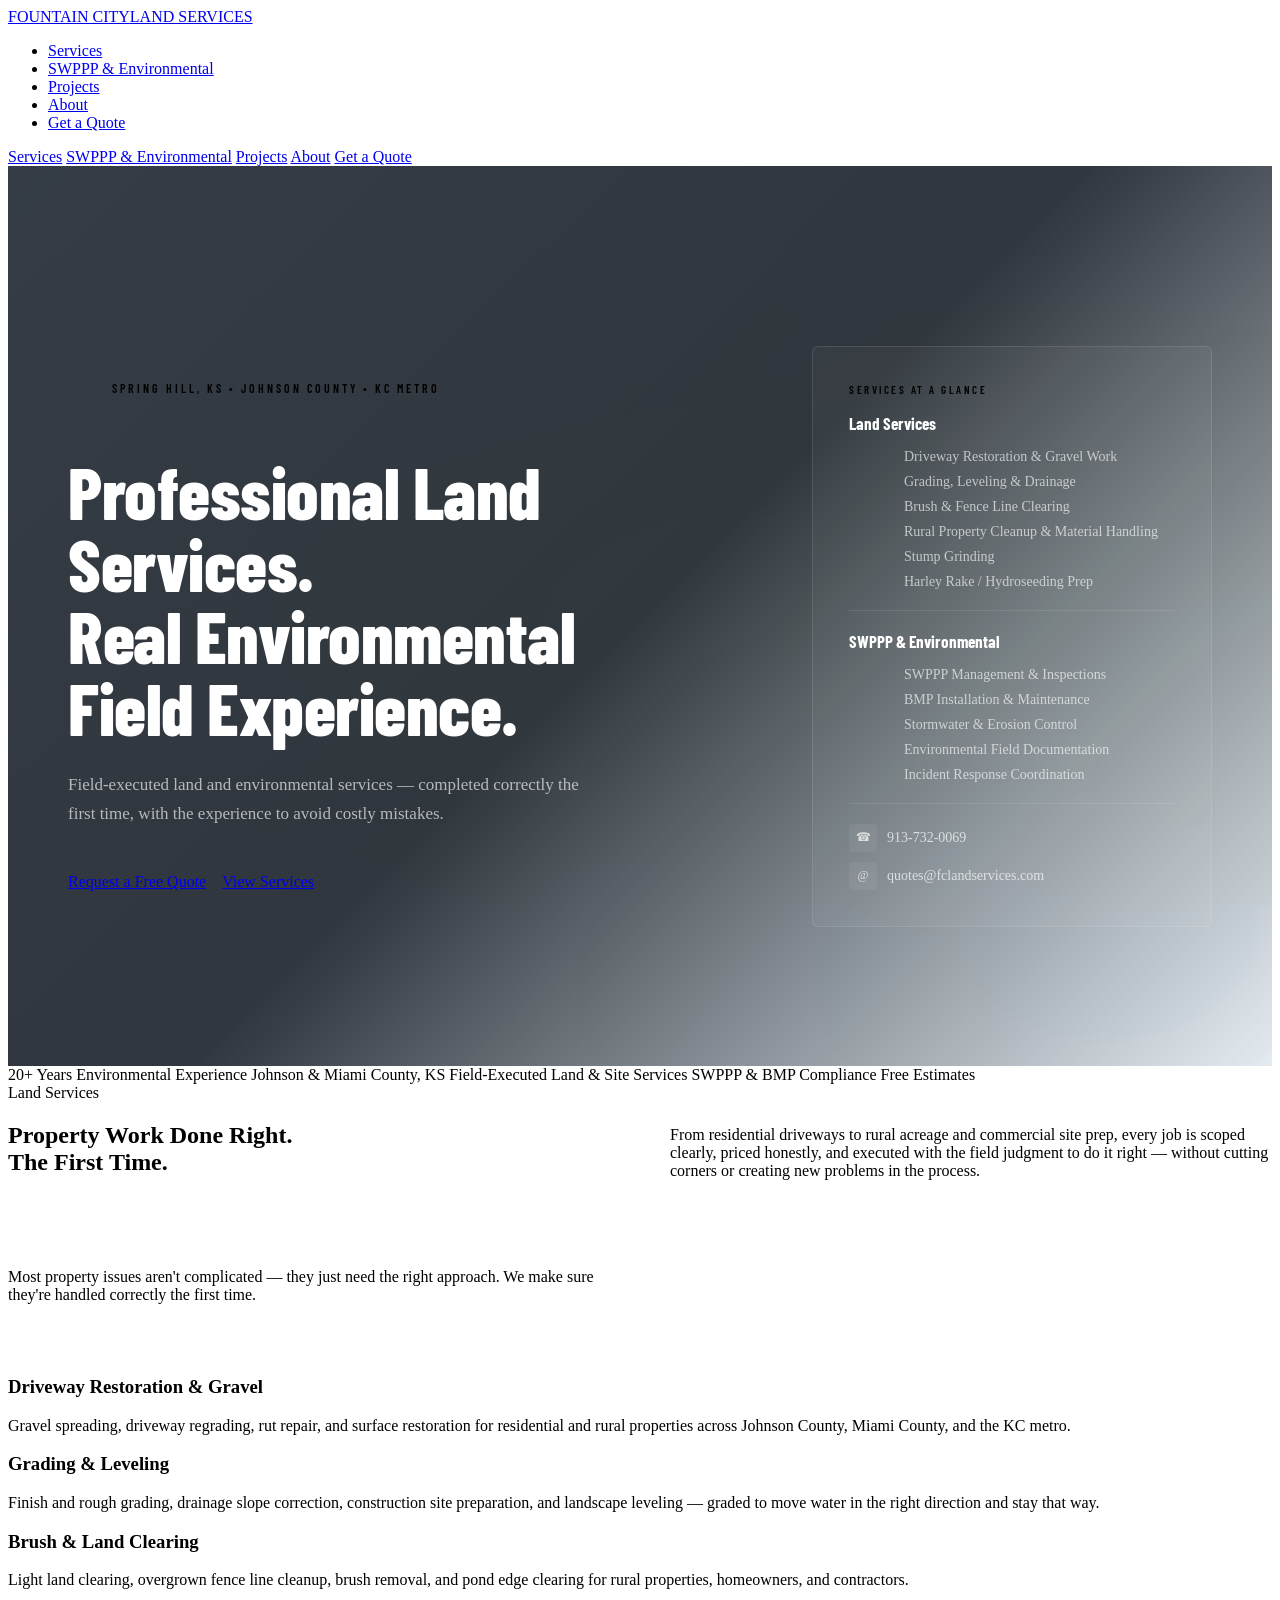
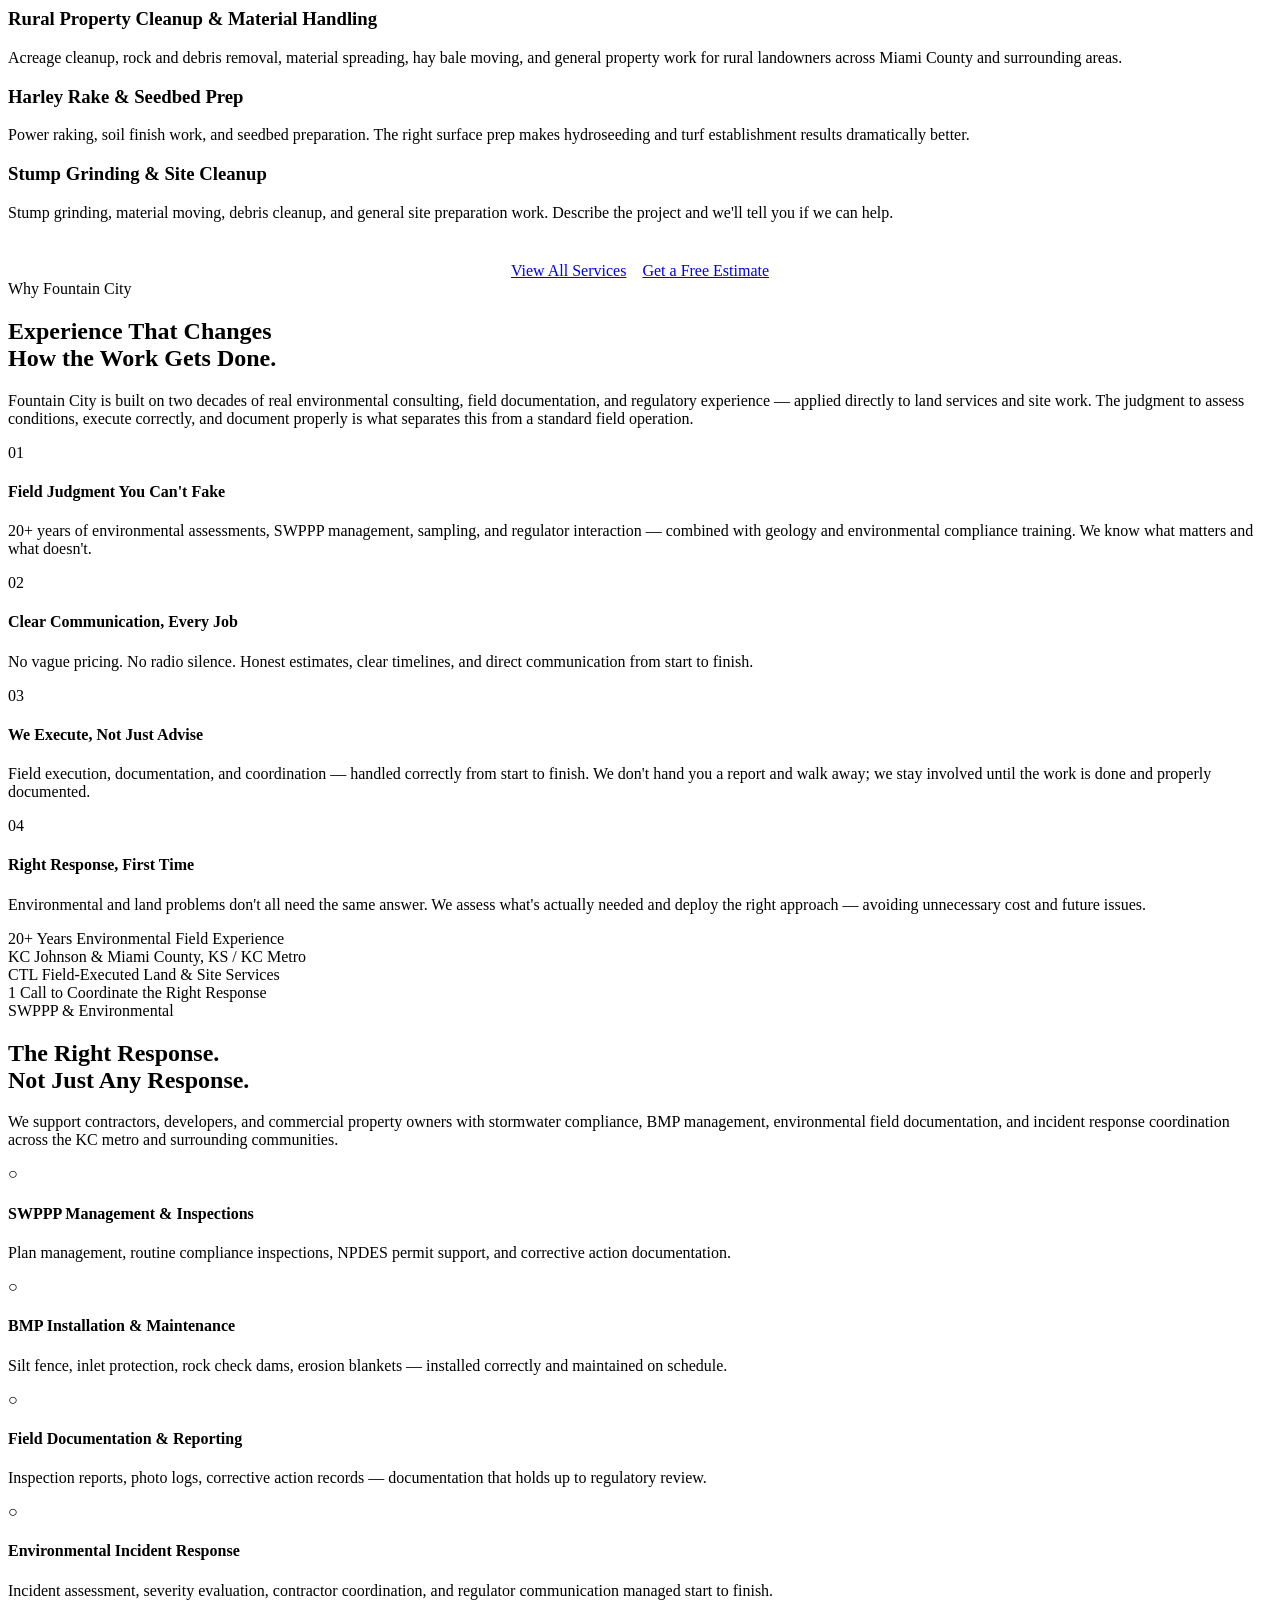
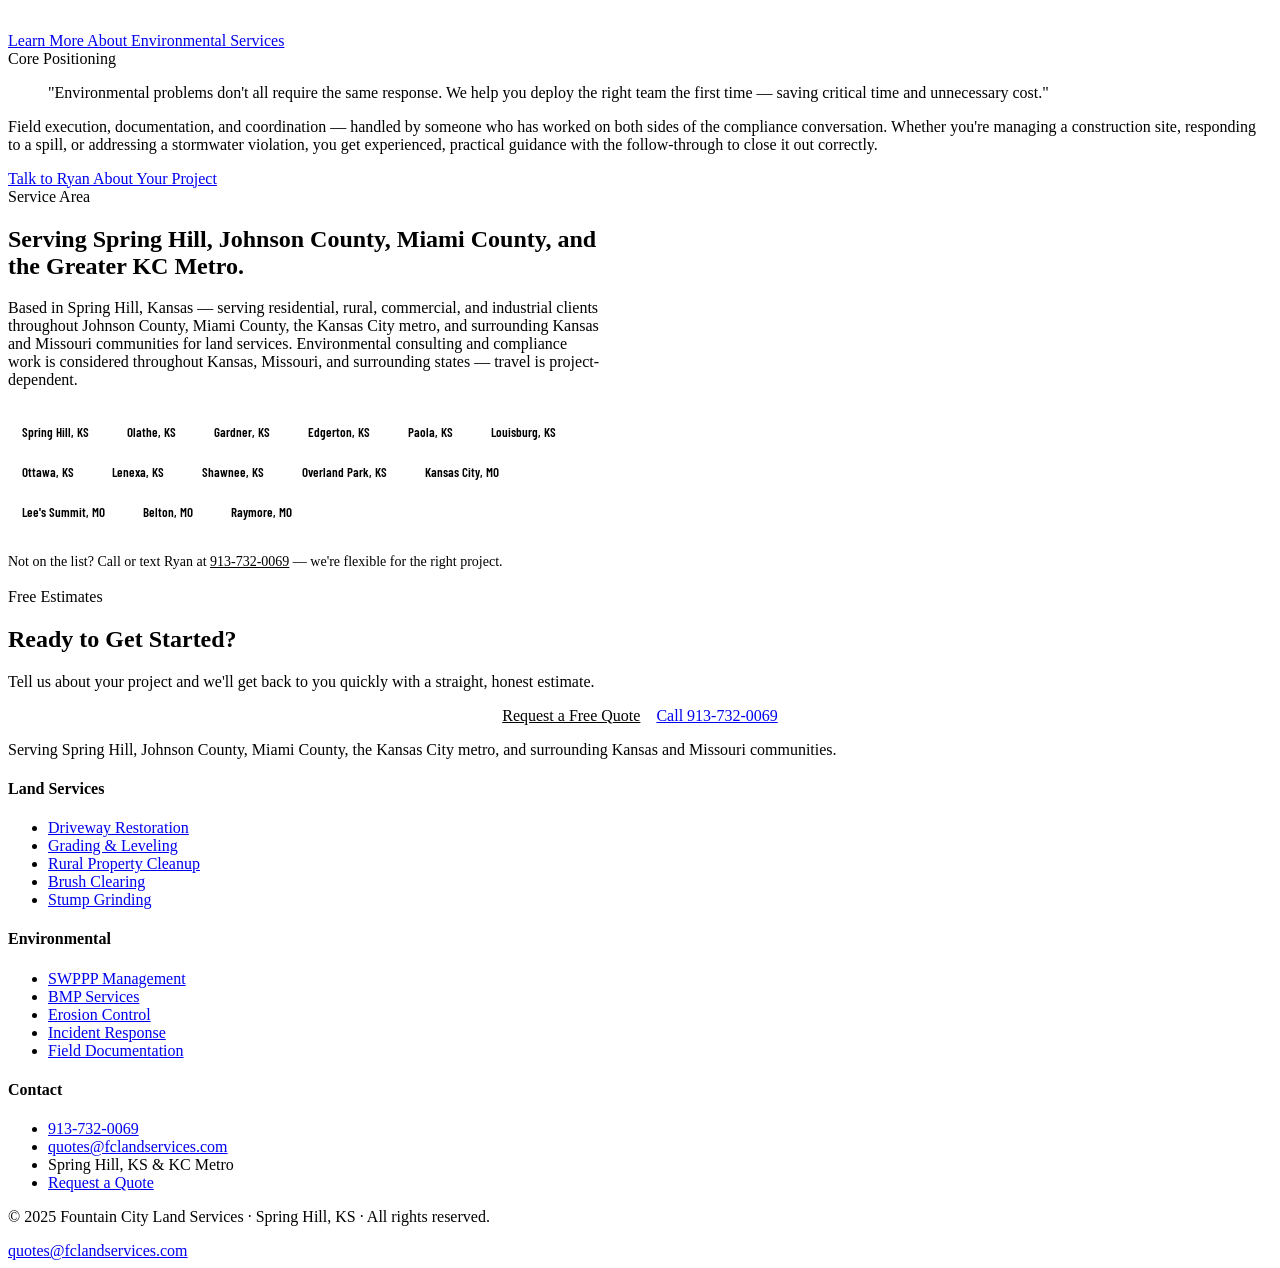
==== index.html @ deafc709 "Add files via upload" ====
<!DOCTYPE html>
<html lang="en">
<head>
  <meta charset="UTF-8">
  <meta name="viewport" content="width=device-width, initial-scale=1.0">
  <title>Fountain City Land Services | Grading, Driveway Restoration, SWPPP | Spring Hill, KS</title>
  <meta name="description" content="Fountain City Land Services provides professional grading, driveway restoration, brush clearing, erosion control, SWPPP management, and BMP services in Spring Hill, Johnson County, Miami County, and the Kansas City metro area.">
  <meta name="keywords" content="land services Spring Hill KS, driveway restoration Johnson County, grading Kansas City, brush clearing, SWPPP Kansas City, BMP installation, erosion control, stormwater compliance">
  <link rel="canonical" href="https://www.fclandservices.com/">
  <link rel="preconnect" href="https://fonts.googleapis.com">
  <link href="https://fonts.googleapis.com/css2?family=Barlow+Condensed:wght@400;600;700;800&family=Libre+Baskerville:ital,wght@0,400;1,400&family=Barlow:wght@300;400;500;600&display=swap" rel="stylesheet">
  <link rel="stylesheet" href="assets/css/style.css">
  <link rel="icon" href="assets/images/favicon.ico">
  <script type="application/ld+json">
  {
    "@context": "https://schema.org",
    "@type": "LocalBusiness",
    "name": "Fountain City Land Services",
    "description": "Professional land services and environmental field solutions including grading, driveway restoration, brush clearing, SWPPP management, BMP installation, and erosion control.",
    "url": "https://www.fclandservices.com",
    "telephone": "+1-913-732-0069",
    "email": "quotes@fclandservices.com",
    "address": {
      "@type": "PostalAddress",
      "addressLocality": "Spring Hill",
      "addressRegion": "KS",
      "addressCountry": "US"
    },
    "areaServed": [
      "Spring Hill, KS", "Johnson County, KS", "Miami County, KS",
      "Olathe, KS", "Gardner, KS", "Edgerton, KS", "Paola, KS",
      "Louisburg, KS", "Ottawa, KS", "Lenexa, KS", "Shawnee, KS",
      "Overland Park, KS", "Kansas City, MO", "Lee's Summit, MO",
      "Belton, MO", "Raymore, MO"
    ],
    "hasOfferCatalog": {
      "@type": "OfferCatalog",
      "name": "Land Services and Environmental Services",
      "itemListElement": [
        {"@type": "Offer", "itemOffered": {"@type": "Service", "name": "Driveway Restoration and Gravel Work"}},
        {"@type": "Offer", "itemOffered": {"@type": "Service", "name": "Grading and Leveling"}},
        {"@type": "Offer", "itemOffered": {"@type": "Service", "name": "Brush and Land Clearing"}},
        {"@type": "Offer", "itemOffered": {"@type": "Service", "name": "Drainage and Culvert Work"}},
        {"@type": "Offer", "itemOffered": {"@type": "Service", "name": "Stump Grinding"}},
        {"@type": "Offer", "itemOffered": {"@type": "Service", "name": "Harley Rake and Hydroseeding Prep"}},
        {"@type": "Offer", "itemOffered": {"@type": "Service", "name": "Acreage Mowing and Field Cleanup"}},
        {"@type": "Offer", "itemOffered": {"@type": "Service", "name": "Rural Property Cleanup and Material Handling"}},
        {"@type": "Offer", "itemOffered": {"@type": "Service", "name": "SWPPP Management and Inspections"}},
        {"@type": "Offer", "itemOffered": {"@type": "Service", "name": "BMP Installation and Maintenance"}},
        {"@type": "Offer", "itemOffered": {"@type": "Service", "name": "Environmental Incident Response"}},
        {"@type": "Offer", "itemOffered": {"@type": "Service", "name": "Erosion Control"}}
      ]
    }
  }
  </script>

  <style>
    .hero {
      min-height: 100vh;
      background: var(--charcoal-dark);
      position: relative; display: flex; align-items: center; overflow: hidden;
    }
    .hero-bg {
      position: absolute; inset: 0;
      background:
        linear-gradient(135deg, rgba(46,54,64,0.97) 0%, rgba(30,37,45,0.92) 50%, rgba(74,127,165,0.14) 100%),
        repeating-linear-gradient(45deg, transparent, transparent 40px, rgba(255,255,255,0.012) 40px, rgba(255,255,255,0.012) 41px);
    }
    .hero-topo {
      position: absolute; inset: 0; opacity: 0.07;
      background-image:
        radial-gradient(ellipse 120% 60% at 70% 50%, rgba(78,126,58,0.6) 0%, transparent 60%),
        radial-gradient(ellipse 80% 80% at 80% 80%, rgba(74,127,165,0.4) 0%, transparent 50%);
    }
    .hero-content {
      position: relative; z-index: 2;
      max-width: 1200px; margin: 0 auto;
      padding: 120px 60px 80px;
      display: grid; grid-template-columns: 1fr 400px;
      gap: 80px; align-items: center; width: 100%;
    }
    .hero-eyebrow {
      font-family: 'Barlow Condensed', sans-serif;
      font-weight: 600; font-size: 12px;
      letter-spacing: 3px; text-transform: uppercase;
      color: var(--green-light); margin-bottom: 20px;
      display: flex; align-items: center; gap: 12px;
    }
    .hero-eyebrow::before { content:''; width:32px; height:2px; background:var(--green-light); }
    .hero h1 {
      font-family: 'Barlow Condensed', sans-serif;
      font-weight: 800; font-size: clamp(44px,6vw,72px);
      line-height: 1.0; color: #fff;
      letter-spacing: -0.5px; margin-bottom: 28px;
    }
    .hero h1 em { font-style: normal; color: var(--green-light); }
    .hero-sub {
      font-size: 17px; line-height: 1.7;
      color: rgba(255,255,255,0.65);
      max-width: 520px; margin-bottom: 44px; font-weight: 300;
    }
    .hero-actions { display: flex; gap: 16px; flex-wrap: wrap; }
    .hero-card {
      background: rgba(255,255,255,0.04);
      border: 1px solid rgba(255,255,255,0.1);
      border-radius: 6px; padding: 36px;
    }
    .hero-card-label {
      font-family: 'Barlow Condensed', sans-serif;
      font-weight: 600; font-size: 11px;
      letter-spacing: 2.5px; text-transform: uppercase;
      color: var(--blue-light); margin-bottom: 16px;
    }
    .hero-card h3 {
      font-family: 'Barlow Condensed', sans-serif;
      font-weight: 700; font-size: 17px; color: #fff; margin-bottom: 14px;
    }
    .hero-svc-list { list-style: none; display: flex; flex-direction: column; gap: 9px; }
    .hero-svc-list li {
      display: flex; align-items: center; gap: 10px;
      color: rgba(255,255,255,0.65); font-size: 14px; font-weight: 300;
    }
    .hero-svc-list li::before { content:''; width:5px; height:5px; border-radius:50%; background:var(--green-light); flex-shrink:0; }
    .hero-card hr { border:none; border-top:1px solid rgba(255,255,255,0.09); margin:20px 0; }
    .hero-contact { display: flex; flex-direction: column; gap: 10px; }
    .hero-contact a {
      color: rgba(255,255,255,0.7); text-decoration: none;
      font-size: 14px; display: flex; align-items: center; gap: 10px; transition: color 0.2s;
    }
    .hero-contact a:hover { color: var(--green-light); }
    .contact-icon {
      width: 28px; height: 28px; background: rgba(255,255,255,0.06);
      border-radius: 4px; display: flex; align-items: center;
      justify-content: center; font-size: 12px; flex-shrink: 0;
    }
    .services-section { background: var(--off-white); }
    .services-header { display: grid; grid-template-columns: 1fr 1fr; gap: 60px; align-items: end; margin-bottom: 56px; }
    .area-section { background: #fff; }
    .area-grid { display: grid; grid-template-columns: 1fr 1fr; gap: 80px; align-items: start; }
    .area-tags { display: flex; flex-wrap: wrap; gap: 10px; margin-top: 28px; }
    .area-tag {
      background: var(--off-white); border: 1px solid var(--warm-gray);
      color: var(--text-mid); font-family: 'Barlow Condensed', sans-serif;
      font-weight: 600; font-size: 13px; padding: 7px 14px; border-radius: 3px;
    }
    .area-note { margin-top: 24px; font-size: 14px; color: var(--text-light); font-weight: 300; line-height: 1.6; }
    .area-map-placeholder {
      background: var(--off-white); border: 1px solid var(--warm-gray);
      border-radius: 6px; height: 320px;
      display: flex; align-items: center; justify-content: center;
      flex-direction: column; gap: 12px; color: var(--text-light);
    }
    .area-map-placeholder p { font-family: 'Barlow Condensed', sans-serif; font-weight: 600; font-size: 13px; letter-spacing: 1px; text-transform: uppercase; }
    .area-map-placeholder small { font-size: 12px; font-weight: 300; text-transform: none; letter-spacing: 0; }
    @media (max-width: 960px) {
      .hero-content { grid-template-columns: 1fr; padding: 100px 24px 60px; }
      .hero-card { display: none; }
      .services-header { grid-template-columns: 1fr; gap: 20px; }
      .area-grid { grid-template-columns: 1fr; }
    }
  </style>
</head>
<body>

<nav>
  <a href="index.html" class="nav-logo">
    <img src="assets/images/logo.png" alt="Fountain City Land Services logo"
         onerror="this.style.display='none';this.nextElementSibling.style.display='block'">
    <div class="nav-logo-fallback">FOUNTAIN CITY<span>LAND SERVICES</span></div>
  </a>
  <ul class="nav-links">
    <li><a href="services.html">Services</a></li>
    <li><a href="environmental.html">SWPPP &amp; Environmental</a></li>
    <li><a href="projects.html">Projects</a></li>
    <li><a href="about.html">About</a></li>
    <li><a href="quote.html" class="nav-cta">Get a Quote</a></li>
  </ul>
  <div class="nav-hamburger" onclick="toggleMenu()" aria-label="Open menu">
    <span></span><span></span><span></span>
  </div>
</nav>
<div class="mobile-menu" id="mobileMenu">
  <a href="services.html">Services</a>
  <a href="environmental.html">SWPPP &amp; Environmental</a>
  <a href="projects.html">Projects</a>
  <a href="about.html">About</a>
  <a href="quote.html" class="mobile-cta">Get a Quote</a>
</div>

<!-- HERO -->
<section class="hero">
  <div class="hero-bg"></div>
  <div class="hero-topo"></div>
  <div class="hero-content">
    <div>
      <div class="hero-eyebrow animate">Spring Hill, KS &bull; Johnson County &bull; KC Metro</div>
      <h1 class="animate delay-1">Professional Land Services.<br><em>Real Environmental</em><br>Field Experience.</h1>
      <p class="hero-sub animate delay-2">Field-executed land and environmental services — completed correctly the first time, with the experience to avoid costly mistakes.</p>
      <div class="hero-actions animate delay-3">
        <a href="quote.html" class="btn-primary">Request a Free Quote</a>
        <a href="services.html" class="btn-ghost">View Services</a>
      </div>
    </div>
    <div class="hero-card animate delay-4">
      <div class="hero-card-label">Services at a Glance</div>
      <h3>Land Services</h3>
      <ul class="hero-svc-list">
        <li>Driveway Restoration &amp; Gravel Work</li>
        <li>Grading, Leveling &amp; Drainage</li>
        <li>Brush &amp; Fence Line Clearing</li>
        <li>Rural Property Cleanup &amp; Material Handling</li>
        <li>Stump Grinding</li>
        <li>Harley Rake / Hydroseeding Prep</li>
      </ul>
      <hr>
      <h3>SWPPP &amp; Environmental</h3>
      <ul class="hero-svc-list">
        <li>SWPPP Management &amp; Inspections</li>
        <li>BMP Installation &amp; Maintenance</li>
        <li>Stormwater &amp; Erosion Control</li>
        <li>Environmental Field Documentation</li>
        <li>Incident Response Coordination</li>
      </ul>
      <hr>
      <div class="hero-contact">
        <a href="tel:9137320069"><span class="contact-icon">☎</span>913-732-0069</a>
        <a href="mailto:quotes@fclandservices.com"><span class="contact-icon">@</span>quotes@fclandservices.com</a>
      </div>
    </div>
  </div>
</section>

<!-- TRUST BAR -->
<div class="trust-bar">
  <span class="trust-item">20+ Years Environmental Experience</span>
  <span class="trust-dot"></span>
  <span class="trust-item">Johnson &amp; Miami County, KS</span>
  <span class="trust-dot"></span>
  <span class="trust-item">Field-Executed Land &amp; Site Services</span>
  <span class="trust-dot"></span>
  <span class="trust-item">SWPPP &amp; BMP Compliance</span>
  <span class="trust-dot"></span>
  <span class="trust-item">Free Estimates</span>
</div>

<!-- LAND SERVICES -->
<section class="services-section" id="services">
  <div class="section-inner">
    <div class="services-header">
      <div>
        <div class="section-label">Land Services</div>
        <h2 class="section-title">Property Work Done Right.<br>The First Time.</h2>
      </div>
      <p class="section-body">From residential driveways to rural acreage and commercial site prep, every job is scoped clearly, priced honestly, and executed with the field judgment to do it right — without cutting corners or creating new problems in the process.</p>
      <p class="section-body" style="margin-top:12px;">Most property issues aren't complicated — they just need the right approach. We make sure they're handled correctly the first time.</p>
    </div>
    <div class="services-grid">
      <div class="service-card">
        <h3>Driveway Restoration &amp; Gravel</h3>
        <p>Gravel spreading, driveway regrading, rut repair, and surface restoration for residential and rural properties across Johnson County, Miami County, and the KC metro.</p>
      </div>
      <div class="service-card">
        <h3>Grading &amp; Leveling</h3>
        <p>Finish and rough grading, drainage slope correction, construction site preparation, and landscape leveling — graded to move water in the right direction and stay that way.</p>
      </div>
      <div class="service-card">
        <h3>Brush &amp; Land Clearing</h3>
        <p>Light land clearing, overgrown fence line cleanup, brush removal, and pond edge clearing for rural properties, homeowners, and contractors.</p>
      </div>
      <div class="service-card">
        <h3>Rural Property Cleanup &amp; Material Handling</h3>
        <p>Acreage cleanup, rock and debris removal, material spreading, hay bale moving, and general property work for rural landowners across Miami County and surrounding areas.</p>
      </div>
      <div class="service-card">
        <h3>Harley Rake &amp; Seedbed Prep</h3>
        <p>Power raking, soil finish work, and seedbed preparation. The right surface prep makes hydroseeding and turf establishment results dramatically better.</p>
      </div>
      <div class="service-card">
        <h3>Stump Grinding &amp; Site Cleanup</h3>
        <p>Stump grinding, material moving, debris cleanup, and general site preparation work. Describe the project and we'll tell you if we can help.</p>
      </div>
    </div>
    <div style="margin-top:40px;text-align:center;">
      <a href="services.html" class="btn-primary" style="background:var(--charcoal);margin-right:12px;">View All Services</a>
      <a href="quote.html" class="btn-primary">Get a Free Estimate</a>
    </div>
  </div>
</section>

<!-- WHY FOUNTAIN CITY -->
<section class="diff-section">
  <div class="section-inner">
    <div class="diff-grid">
      <div class="diff-content">
        <div class="section-label">Why Fountain City</div>
        <h2 class="section-title">Experience That Changes<br>How the Work Gets Done.</h2>
        <p class="section-body">Fountain City is built on two decades of real environmental consulting, field documentation, and regulatory experience — applied directly to land services and site work. The judgment to assess conditions, execute correctly, and document properly is what separates this from a standard field operation.</p>
        <div class="diff-points">
          <div class="diff-point">
            <span class="diff-num">01</span>
            <div class="diff-point-text">
              <h4>Field Judgment You Can't Fake</h4>
              <p>20+ years of environmental assessments, SWPPP management, sampling, and regulator interaction — combined with geology and environmental compliance training. We know what matters and what doesn't.</p>
            </div>
          </div>
          <div class="diff-point">
            <span class="diff-num">02</span>
            <div class="diff-point-text">
              <h4>Clear Communication, Every Job</h4>
              <p>No vague pricing. No radio silence. Honest estimates, clear timelines, and direct communication from start to finish.</p>
            </div>
          </div>
          <div class="diff-point">
            <span class="diff-num">03</span>
            <div class="diff-point-text">
              <h4>We Execute, Not Just Advise</h4>
              <p>Field execution, documentation, and coordination — handled correctly from start to finish. We don't hand you a report and walk away; we stay involved until the work is done and properly documented.</p>
            </div>
          </div>
          <div class="diff-point">
            <span class="diff-num">04</span>
            <div class="diff-point-text">
              <h4>Right Response, First Time</h4>
              <p>Environmental and land problems don't all need the same answer. We assess what's actually needed and deploy the right approach — avoiding unnecessary cost and future issues.</p>
            </div>
          </div>
        </div>
      </div>
      <div>
        <div class="diff-stats">
          <div class="stat-card">
            <span class="stat-num">20+</span>
            <span class="stat-label">Years Environmental Field Experience</span>
          </div>
          <div class="stat-card">
            <span class="stat-num">KC</span>
            <span class="stat-label">Johnson &amp; Miami County, KS / KC Metro</span>
          </div>
          <div class="stat-card">
            <span class="stat-num">CTL</span>
            <span class="stat-label">Field-Executed Land &amp; Site Services</span>
          </div>
          <div class="stat-card">
            <span class="stat-num">1</span>
            <span class="stat-label">Call to Coordinate the Right Response</span>
          </div>
        </div>
      </div>
    </div>
  </div>
</section>

<!-- SWPPP INTRO -->
<section class="env-section">
  <div class="section-inner">
    <div class="env-grid">
      <div>
        <div class="section-label">SWPPP &amp; Environmental</div>
        <h2 class="section-title">The Right Response.<br>Not Just Any Response.</h2>
        <p class="section-body">We support contractors, developers, and commercial property owners with stormwater compliance, BMP management, environmental field documentation, and incident response coordination across the KC metro and surrounding communities.</p>
        <div class="env-list">
          <div class="env-item">
            <div class="env-item-icon" aria-hidden="true">&#9675;</div>
            <div class="env-item-text">
              <h4>SWPPP Management &amp; Inspections</h4>
              <p>Plan management, routine compliance inspections, NPDES permit support, and corrective action documentation.</p>
            </div>
          </div>
          <div class="env-item">
            <div class="env-item-icon" aria-hidden="true">&#9675;</div>
            <div class="env-item-text">
              <h4>BMP Installation &amp; Maintenance</h4>
              <p>Silt fence, inlet protection, rock check dams, erosion blankets — installed correctly and maintained on schedule.</p>
            </div>
          </div>
          <div class="env-item">
            <div class="env-item-icon" aria-hidden="true">&#9675;</div>
            <div class="env-item-text">
              <h4>Field Documentation &amp; Reporting</h4>
              <p>Inspection reports, photo logs, corrective action records — documentation that holds up to regulatory review.</p>
            </div>
          </div>
          <div class="env-item">
            <div class="env-item-icon" aria-hidden="true">&#9675;</div>
            <div class="env-item-text">
              <h4>Environmental Incident Response</h4>
              <p>Incident assessment, severity evaluation, contractor coordination, and regulator communication managed start to finish.</p>
            </div>
          </div>
        </div>
        <div style="margin-top:32px;">
          <a href="environmental.html" class="btn-primary">Learn More About Environmental Services</a>
        </div>
      </div>
      <div>
        <div class="env-callout">
          <div class="env-callout-label">Core Positioning</div>
          <blockquote>"Environmental problems don't all require the same response. We help you deploy the right team the first time — saving critical time and unnecessary cost."</blockquote>
          <p class="env-callout-body">Field execution, documentation, and coordination — handled by someone who has worked on both sides of the compliance conversation. Whether you're managing a construction site, responding to a spill, or addressing a stormwater violation, you get experienced, practical guidance with the follow-through to close it out correctly.</p>
          <a href="quote.html" class="btn-primary">Talk to Ryan About Your Project</a>
        </div>
      </div>
    </div>
  </div>
</section>

<!-- SERVICE AREA -->
<section class="area-section">
  <div class="section-inner">
    <div class="area-grid">
      <div>
        <div class="section-label">Service Area</div>
        <h2 class="section-title">Serving Spring Hill, Johnson County, Miami County, and the Greater KC Metro.</h2>
        <p class="section-body">Based in Spring Hill, Kansas — serving residential, rural, commercial, and industrial clients throughout Johnson County, Miami County, the Kansas City metro, and surrounding Kansas and Missouri communities for land services. Environmental consulting and compliance work is considered throughout Kansas, Missouri, and surrounding states — travel is project-dependent.</p>
        <div class="area-tags">
          <span class="area-tag">Spring Hill, KS</span>
          <span class="area-tag">Olathe, KS</span>
          <span class="area-tag">Gardner, KS</span>
          <span class="area-tag">Edgerton, KS</span>
          <span class="area-tag">Paola, KS</span>
          <span class="area-tag">Louisburg, KS</span>
          <span class="area-tag">Ottawa, KS</span>
          <span class="area-tag">Lenexa, KS</span>
          <span class="area-tag">Shawnee, KS</span>
          <span class="area-tag">Overland Park, KS</span>
          <span class="area-tag">Kansas City, MO</span>
          <span class="area-tag">Lee's Summit, MO</span>
          <span class="area-tag">Belton, MO</span>
          <span class="area-tag">Raymore, MO</span>
        </div>
        <p class="area-note">Not on the list? Call or text Ryan at <a href="tel:9137320069" style="color:var(--green);">913-732-0069</a> — we're flexible for the right project.</p>
      </div>
      <div>
        <!-- Map placeholder: embed Google Map here when ready -->
      </div>
    </div>
  </div>
</section>

<!-- QUOTE CTA -->
<section class="quote-section">
  <div class="section-label">Free Estimates</div>
  <h2>Ready to Get Started?</h2>
  <p>Tell us about your project and we'll get back to you quickly with a straight, honest estimate.</p>
  <div style="display:flex;gap:16px;justify-content:center;flex-wrap:wrap;">
    <a href="quote.html" class="btn-primary" style="background:#fff;color:var(--green-dark);">Request a Free Quote</a>
    <a href="tel:9137320069" class="btn-ghost">Call 913-732-0069</a>
  </div>
</section>

<footer>
  <div class="footer-inner">
    <div class="footer-brand">
      <img src="assets/images/logo.png" alt="Fountain City Land Services" onerror="this.style.display='none'">
      <p>Serving Spring Hill, Johnson County, Miami County, the Kansas City metro, and surrounding Kansas and Missouri communities.</p>
    </div>
    <div class="footer-col">
      <h4>Land Services</h4>
      <ul>
        <li><a href="services.html">Driveway Restoration</a></li>
        <li><a href="services.html">Grading &amp; Leveling</a></li>
        <li><a href="services.html">Rural Property Cleanup</a></li>
        <li><a href="services.html">Brush Clearing</a></li>
        <li><a href="services.html">Stump Grinding</a></li>
      </ul>
    </div>
    <div class="footer-col">
      <h4>Environmental</h4>
      <ul>
        <li><a href="environmental.html">SWPPP Management</a></li>
        <li><a href="environmental.html">BMP Services</a></li>
        <li><a href="environmental.html">Erosion Control</a></li>
        <li><a href="environmental.html">Incident Response</a></li>
        <li><a href="environmental.html">Field Documentation</a></li>
      </ul>
    </div>
    <div class="footer-col">
      <h4>Contact</h4>
      <ul>
        <li><a href="tel:9137320069">913-732-0069</a></li>
        <li><a href="mailto:quotes@fclandservices.com">quotes@fclandservices.com</a></li>
        <li><span>Spring Hill, KS &amp; KC Metro</span></li>
        <li><a href="quote.html">Request a Quote</a></li>
      </ul>
    </div>
  </div>
  <div class="footer-bottom">
    <p>&copy; 2025 Fountain City Land Services &middot; Spring Hill, KS &middot; All rights reserved.</p>
    <a href="mailto:quotes@fclandservices.com">quotes@fclandservices.com</a>
  </div>
</footer>
<script>function toggleMenu(){document.getElementById('mobileMenu').classList.toggle('open');}</script>
</body>
</html>
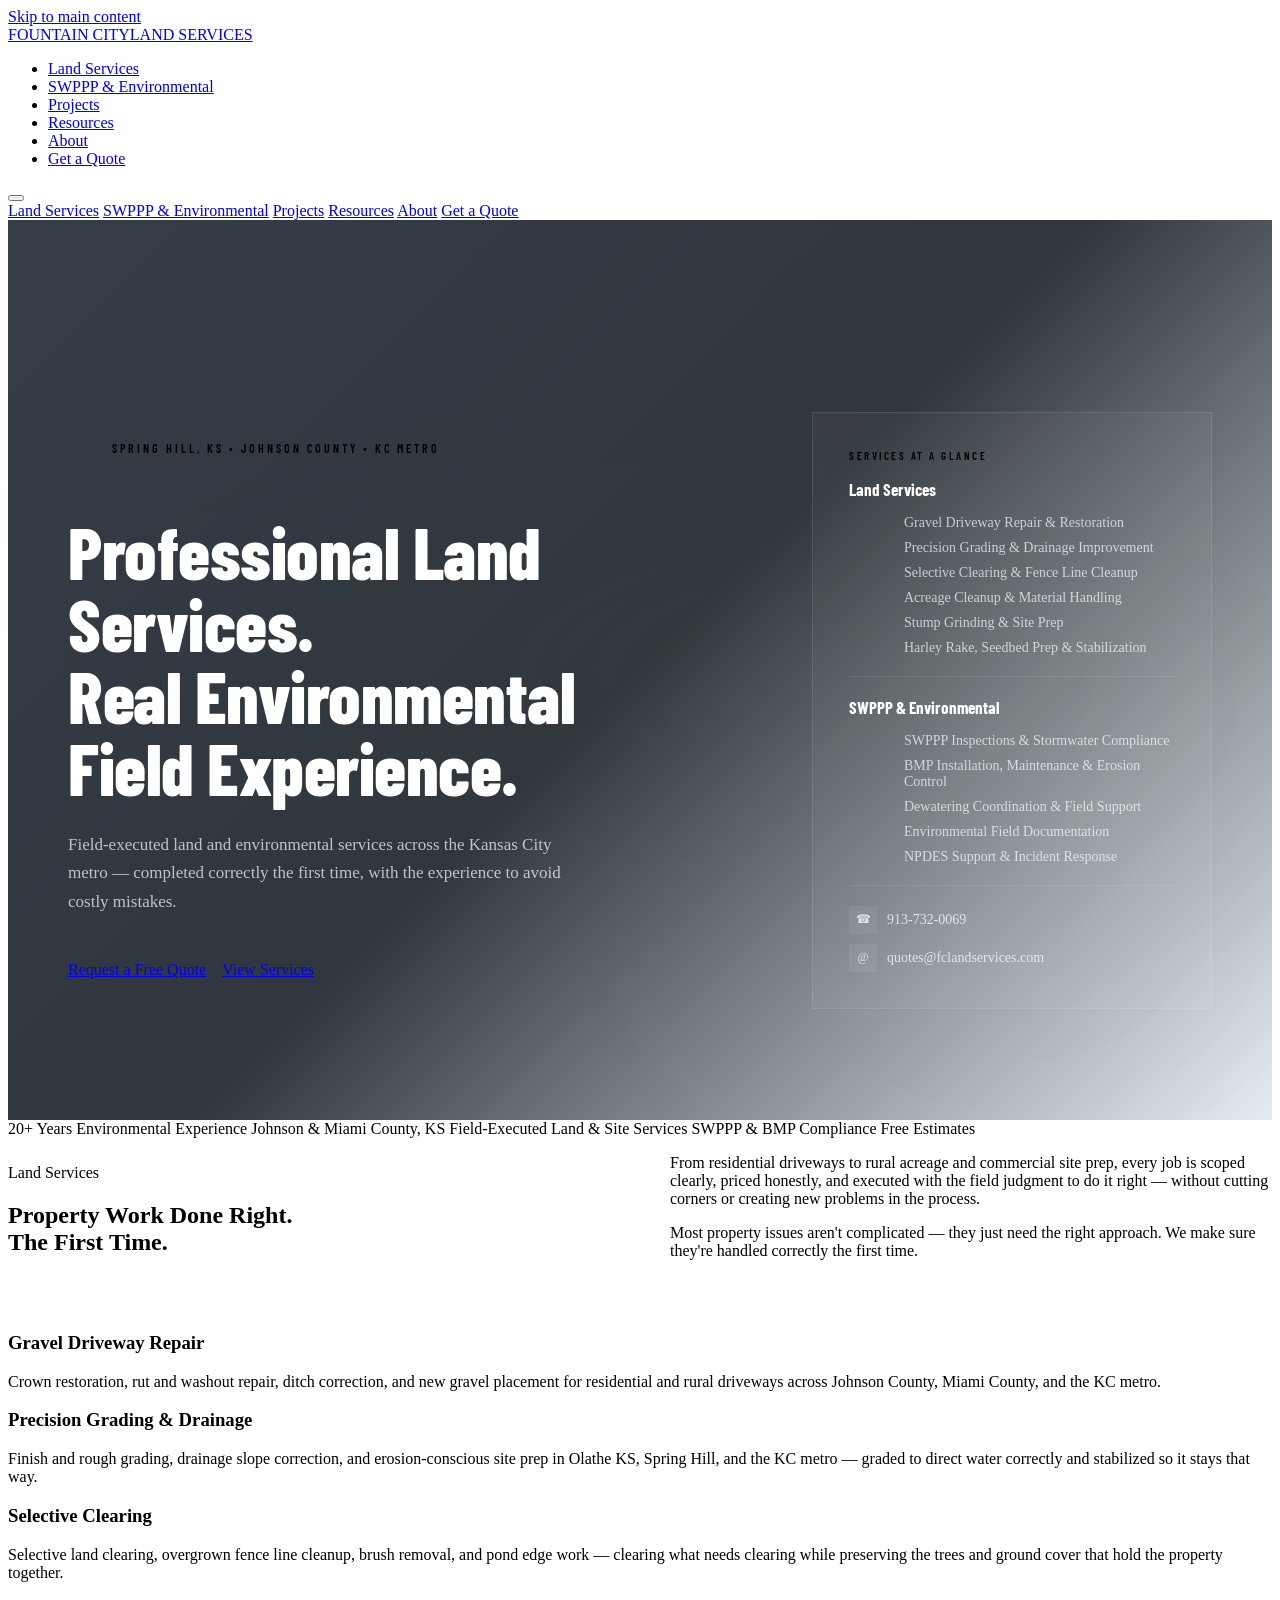
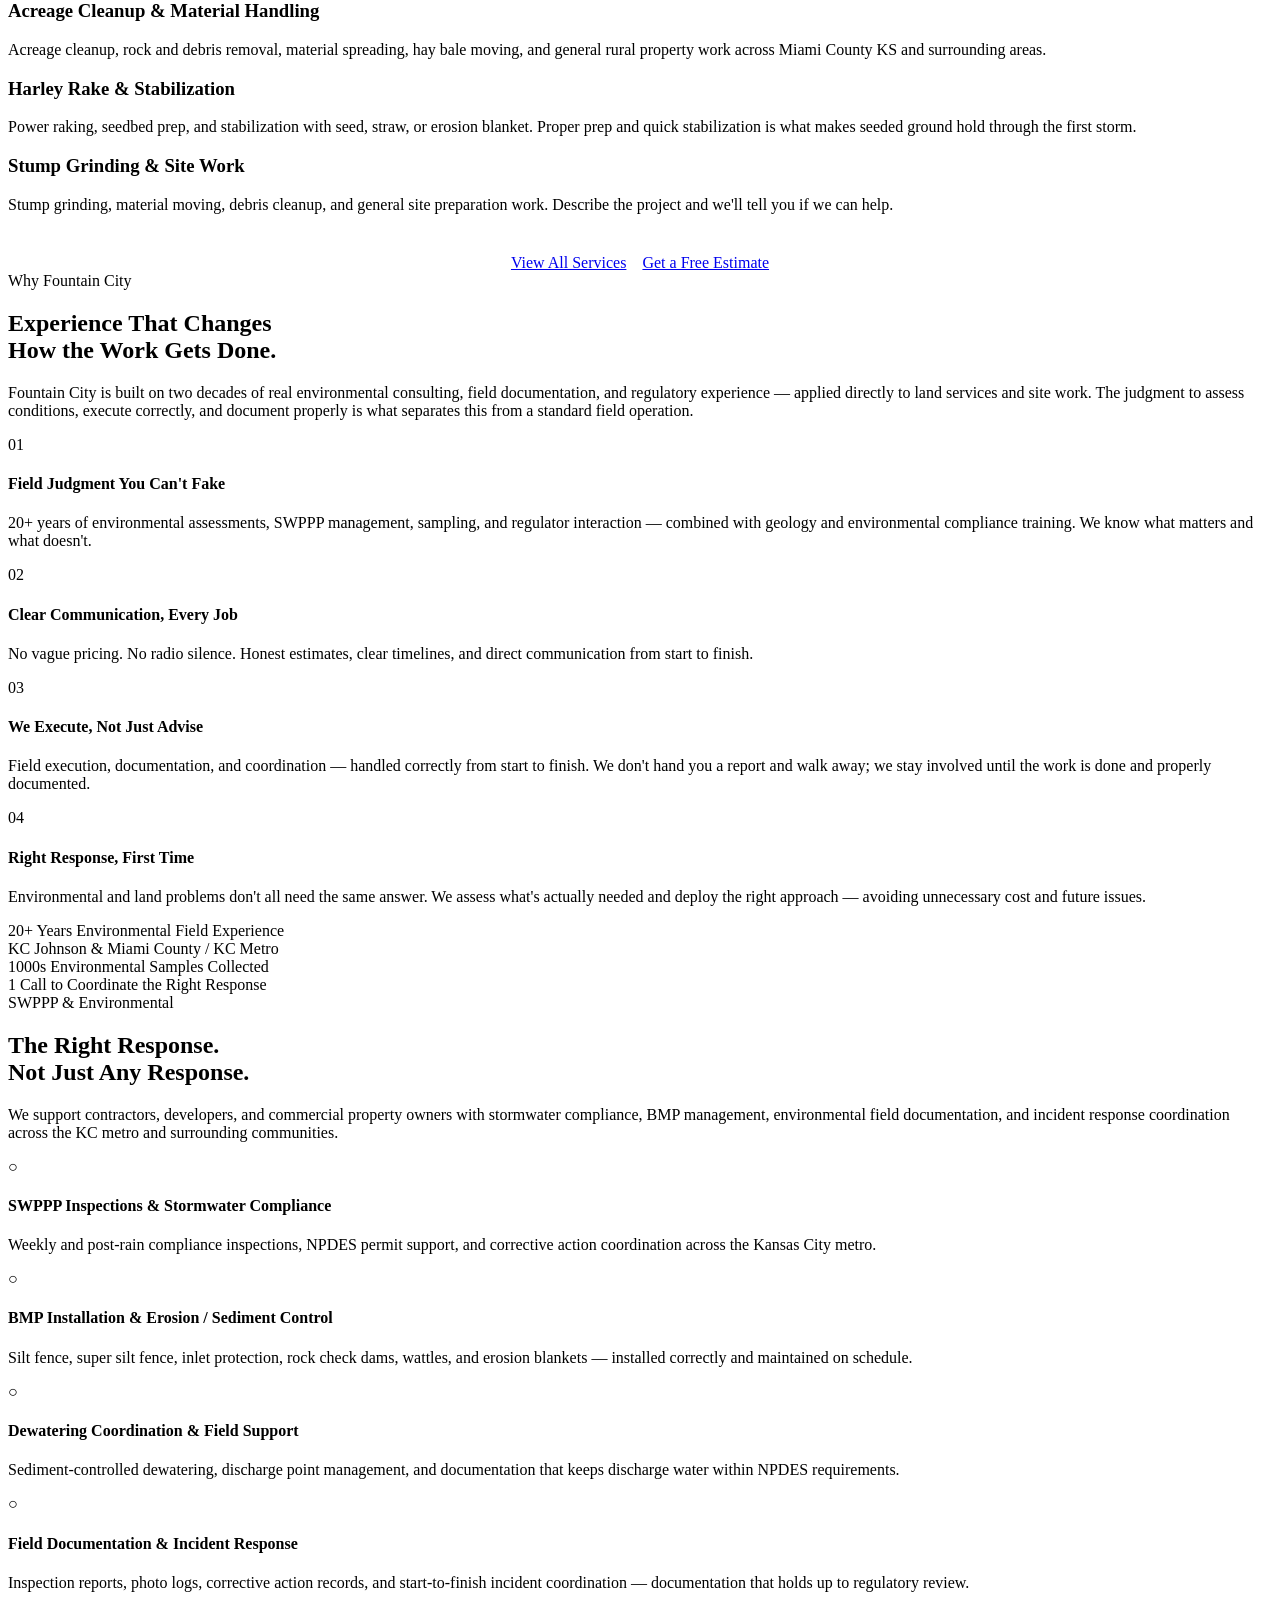
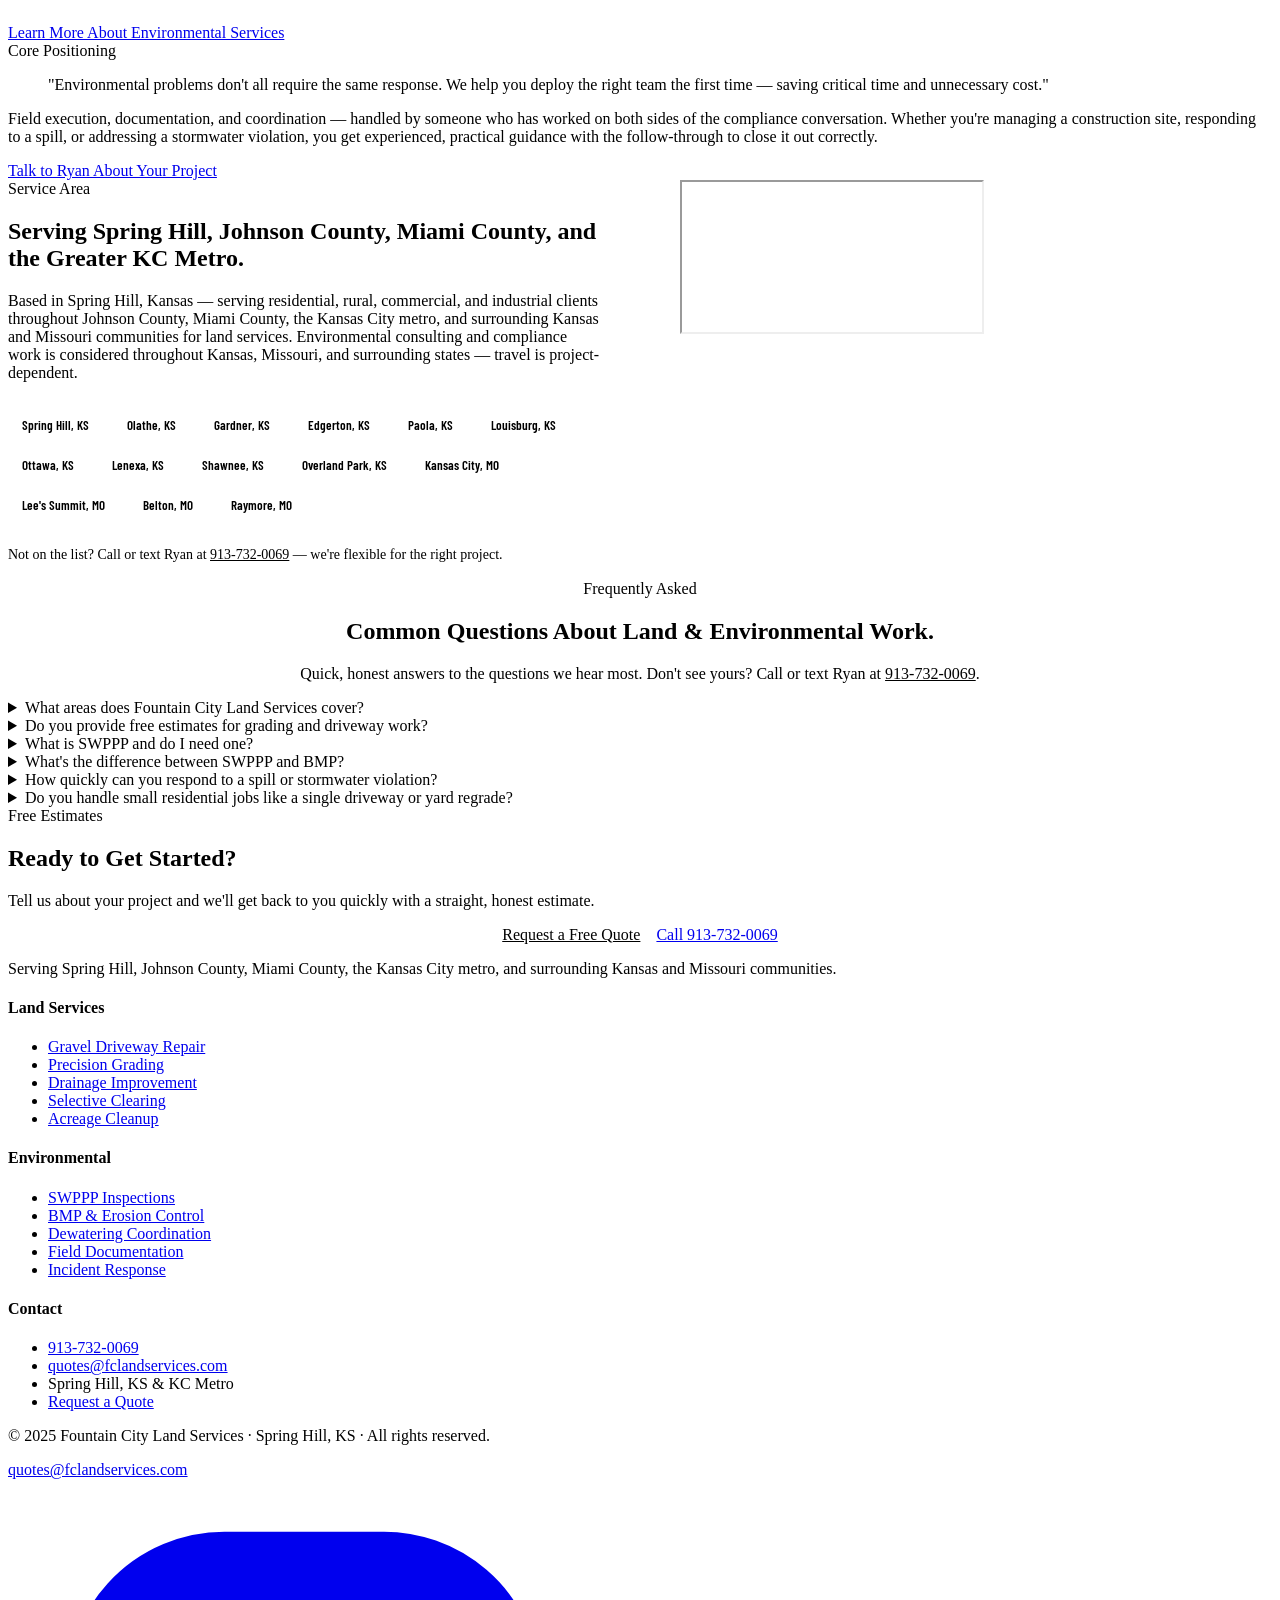
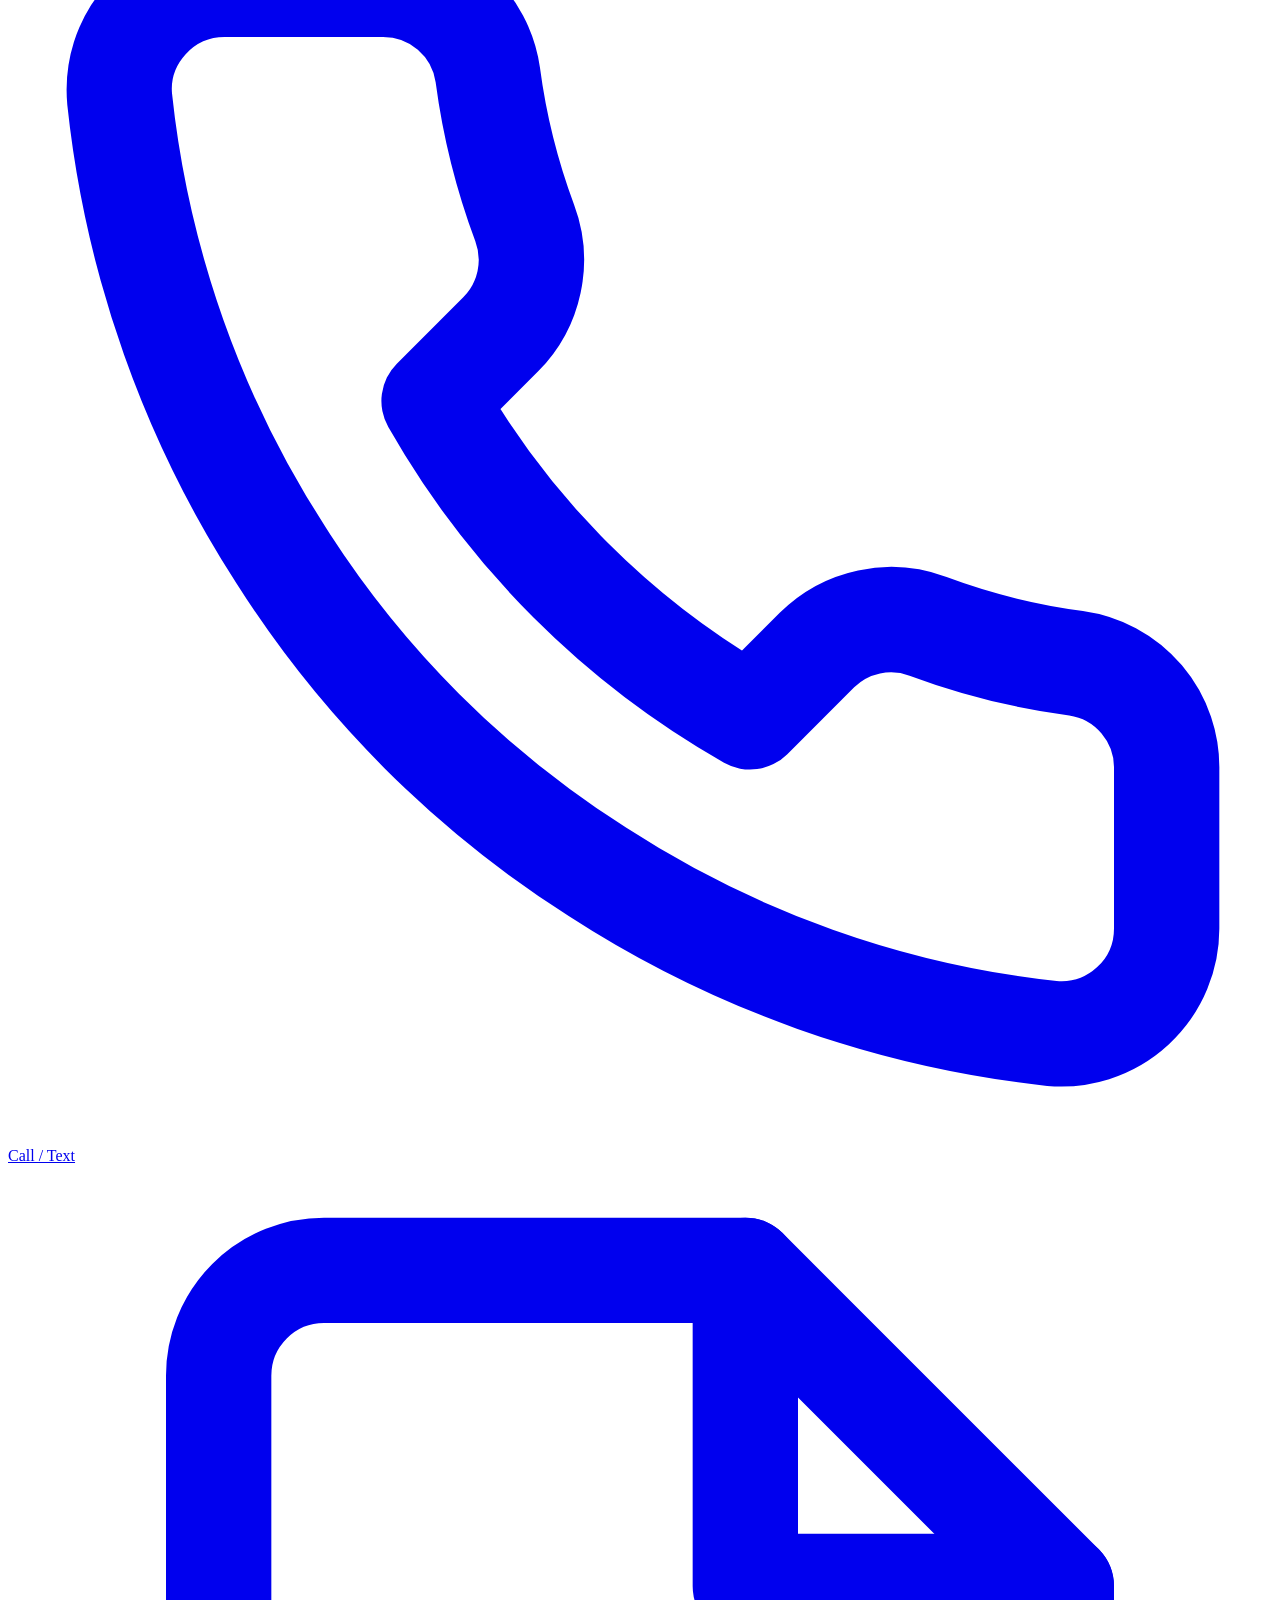
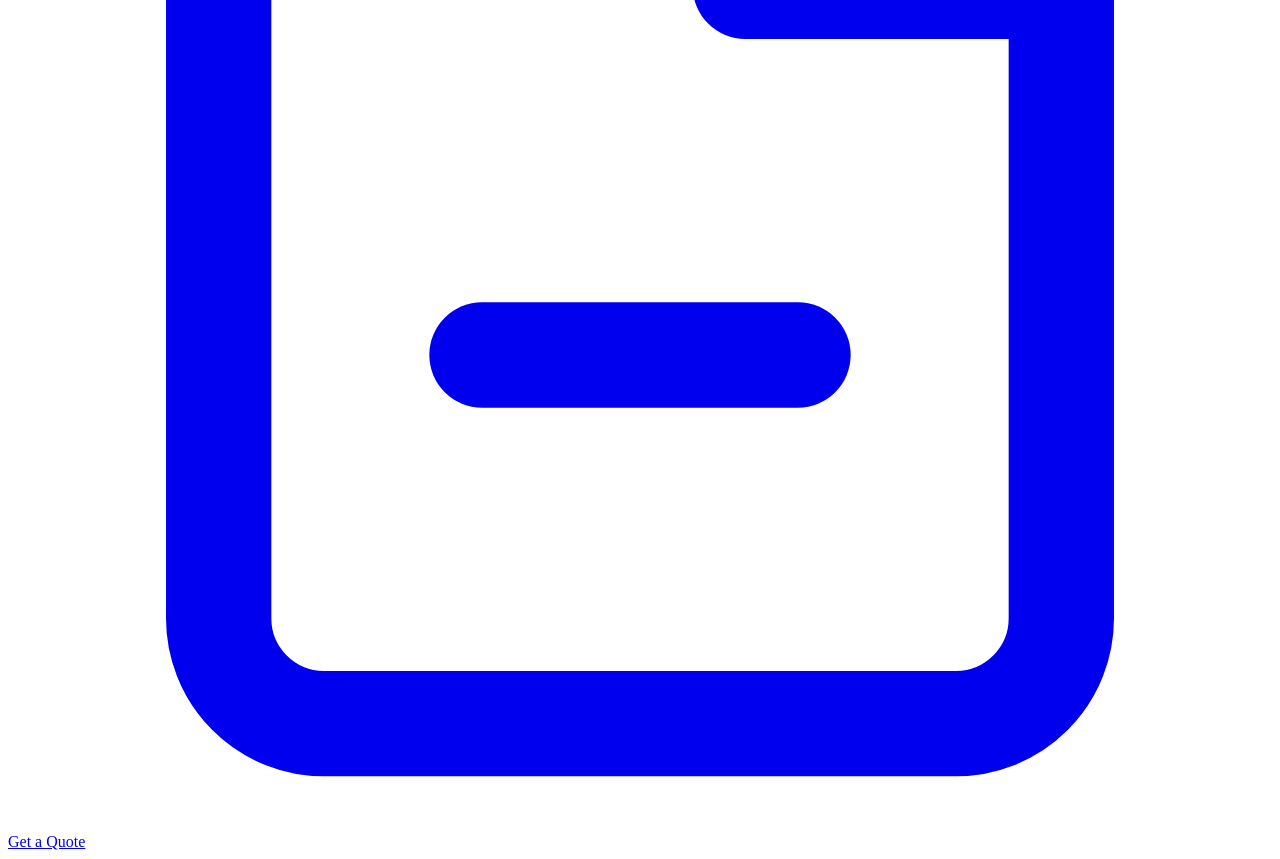
==== commit cd7616cb: "Add files via upload" ====
--- a/index.html
+++ b/index.html
@@ -1,494 +1,753 @@
-<!DOCTYPE html>
-<html lang="en">
-<head>
-  <meta charset="UTF-8">
-  <meta name="viewport" content="width=device-width, initial-scale=1.0">
-  <title>Fountain City Land Services | Grading, Driveway Restoration, SWPPP | Spring Hill, KS</title>
-  <meta name="description" content="Fountain City Land Services provides professional grading, driveway restoration, brush clearing, erosion control, SWPPP management, and BMP services in Spring Hill, Johnson County, Miami County, and the Kansas City metro area.">
-  <meta name="keywords" content="land services Spring Hill KS, driveway restoration Johnson County, grading Kansas City, brush clearing, SWPPP Kansas City, BMP installation, erosion control, stormwater compliance">
-  <link rel="canonical" href="https://www.fclandservices.com/">
-  <link rel="preconnect" href="https://fonts.googleapis.com">
-  <link href="https://fonts.googleapis.com/css2?family=Barlow+Condensed:wght@400;600;700;800&family=Libre+Baskerville:ital,wght@0,400;1,400&family=Barlow:wght@300;400;500;600&display=swap" rel="stylesheet">
-  <link rel="stylesheet" href="assets/css/style.css">
-  <link rel="icon" href="assets/images/favicon.ico">
-  <script type="application/ld+json">
-  {
-    "@context": "https://schema.org",
-    "@type": "LocalBusiness",
-    "name": "Fountain City Land Services",
-    "description": "Professional land services and environmental field solutions including grading, driveway restoration, brush clearing, SWPPP management, BMP installation, and erosion control.",
-    "url": "https://www.fclandservices.com",
-    "telephone": "+1-913-732-0069",
-    "email": "quotes@fclandservices.com",
-    "address": {
-      "@type": "PostalAddress",
-      "addressLocality": "Spring Hill",
-      "addressRegion": "KS",
-      "addressCountry": "US"
-    },
-    "areaServed": [
-      "Spring Hill, KS", "Johnson County, KS", "Miami County, KS",
-      "Olathe, KS", "Gardner, KS", "Edgerton, KS", "Paola, KS",
-      "Louisburg, KS", "Ottawa, KS", "Lenexa, KS", "Shawnee, KS",
-      "Overland Park, KS", "Kansas City, MO", "Lee's Summit, MO",
-      "Belton, MO", "Raymore, MO"
-    ],
-    "hasOfferCatalog": {
-      "@type": "OfferCatalog",
-      "name": "Land Services and Environmental Services",
-      "itemListElement": [
-        {"@type": "Offer", "itemOffered": {"@type": "Service", "name": "Driveway Restoration and Gravel Work"}},
-        {"@type": "Offer", "itemOffered": {"@type": "Service", "name": "Grading and Leveling"}},
-        {"@type": "Offer", "itemOffered": {"@type": "Service", "name": "Brush and Land Clearing"}},
-        {"@type": "Offer", "itemOffered": {"@type": "Service", "name": "Drainage and Culvert Work"}},
-        {"@type": "Offer", "itemOffered": {"@type": "Service", "name": "Stump Grinding"}},
-        {"@type": "Offer", "itemOffered": {"@type": "Service", "name": "Harley Rake and Hydroseeding Prep"}},
-        {"@type": "Offer", "itemOffered": {"@type": "Service", "name": "Acreage Mowing and Field Cleanup"}},
-        {"@type": "Offer", "itemOffered": {"@type": "Service", "name": "Rural Property Cleanup and Material Handling"}},
-        {"@type": "Offer", "itemOffered": {"@type": "Service", "name": "SWPPP Management and Inspections"}},
-        {"@type": "Offer", "itemOffered": {"@type": "Service", "name": "BMP Installation and Maintenance"}},
-        {"@type": "Offer", "itemOffered": {"@type": "Service", "name": "Environmental Incident Response"}},
-        {"@type": "Offer", "itemOffered": {"@type": "Service", "name": "Erosion Control"}}
-      ]
-    }
-  }
-  </script>
-
-  <style>
-    .hero {
-      min-height: 100vh;
-      background: var(--charcoal-dark);
-      position: relative; display: flex; align-items: center; overflow: hidden;
-    }
-    .hero-bg {
-      position: absolute; inset: 0;
-      background:
-        linear-gradient(135deg, rgba(46,54,64,0.97) 0%, rgba(30,37,45,0.92) 50%, rgba(74,127,165,0.14) 100%),
-        repeating-linear-gradient(45deg, transparent, transparent 40px, rgba(255,255,255,0.012) 40px, rgba(255,255,255,0.012) 41px);
-    }
-    .hero-topo {
-      position: absolute; inset: 0; opacity: 0.07;
-      background-image:
-        radial-gradient(ellipse 120% 60% at 70% 50%, rgba(78,126,58,0.6) 0%, transparent 60%),
-        radial-gradient(ellipse 80% 80% at 80% 80%, rgba(74,127,165,0.4) 0%, transparent 50%);
-    }
-    .hero-content {
-      position: relative; z-index: 2;
-      max-width: 1200px; margin: 0 auto;
-      padding: 120px 60px 80px;
-      display: grid; grid-template-columns: 1fr 400px;
-      gap: 80px; align-items: center; width: 100%;
-    }
-    .hero-eyebrow {
-      font-family: 'Barlow Condensed', sans-serif;
-      font-weight: 600; font-size: 12px;
-      letter-spacing: 3px; text-transform: uppercase;
-      color: var(--green-light); margin-bottom: 20px;
-      display: flex; align-items: center; gap: 12px;
-    }
-    .hero-eyebrow::before { content:''; width:32px; height:2px; background:var(--green-light); }
-    .hero h1 {
-      font-family: 'Barlow Condensed', sans-serif;
-      font-weight: 800; font-size: clamp(44px,6vw,72px);
-      line-height: 1.0; color: #fff;
-      letter-spacing: -0.5px; margin-bottom: 28px;
-    }
-    .hero h1 em { font-style: normal; color: var(--green-light); }
-    .hero-sub {
-      font-size: 17px; line-height: 1.7;
-      color: rgba(255,255,255,0.65);
-      max-width: 520px; margin-bottom: 44px; font-weight: 300;
-    }
-    .hero-actions { display: flex; gap: 16px; flex-wrap: wrap; }
-    .hero-card {
-      background: rgba(255,255,255,0.04);
-      border: 1px solid rgba(255,255,255,0.1);
-      border-radius: 6px; padding: 36px;
-    }
-    .hero-card-label {
-      font-family: 'Barlow Condensed', sans-serif;
-      font-weight: 600; font-size: 11px;
-      letter-spacing: 2.5px; text-transform: uppercase;
-      color: var(--blue-light); margin-bottom: 16px;
-    }
-    .hero-card h3 {
-      font-family: 'Barlow Condensed', sans-serif;
-      font-weight: 700; font-size: 17px; color: #fff; margin-bottom: 14px;
-    }
-    .hero-svc-list { list-style: none; display: flex; flex-direction: column; gap: 9px; }
-    .hero-svc-list li {
-      display: flex; align-items: center; gap: 10px;
-      color: rgba(255,255,255,0.65); font-size: 14px; font-weight: 300;
-    }
-    .hero-svc-list li::before { content:''; width:5px; height:5px; border-radius:50%; background:var(--green-light); flex-shrink:0; }
-    .hero-card hr { border:none; border-top:1px solid rgba(255,255,255,0.09); margin:20px 0; }
-    .hero-contact { display: flex; flex-direction: column; gap: 10px; }
-    .hero-contact a {
-      color: rgba(255,255,255,0.7); text-decoration: none;
-      font-size: 14px; display: flex; align-items: center; gap: 10px; transition: color 0.2s;
-    }
-    .hero-contact a:hover { color: var(--green-light); }
-    .contact-icon {
-      width: 28px; height: 28px; background: rgba(255,255,255,0.06);
-      border-radius: 4px; display: flex; align-items: center;
-      justify-content: center; font-size: 12px; flex-shrink: 0;
-    }
-    .services-section { background: var(--off-white); }
-    .services-header { display: grid; grid-template-columns: 1fr 1fr; gap: 60px; align-items: end; margin-bottom: 56px; }
-    .area-section { background: #fff; }
-    .area-grid { display: grid; grid-template-columns: 1fr 1fr; gap: 80px; align-items: start; }
-    .area-tags { display: flex; flex-wrap: wrap; gap: 10px; margin-top: 28px; }
-    .area-tag {
-      background: var(--off-white); border: 1px solid var(--warm-gray);
-      color: var(--text-mid); font-family: 'Barlow Condensed', sans-serif;
-      font-weight: 600; font-size: 13px; padding: 7px 14px; border-radius: 3px;
-    }
-    .area-note { margin-top: 24px; font-size: 14px; color: var(--text-light); font-weight: 300; line-height: 1.6; }
-    .area-map-placeholder {
-      background: var(--off-white); border: 1px solid var(--warm-gray);
-      border-radius: 6px; height: 320px;
-      display: flex; align-items: center; justify-content: center;
-      flex-direction: column; gap: 12px; color: var(--text-light);
-    }
-    .area-map-placeholder p { font-family: 'Barlow Condensed', sans-serif; font-weight: 600; font-size: 13px; letter-spacing: 1px; text-transform: uppercase; }
-    .area-map-placeholder small { font-size: 12px; font-weight: 300; text-transform: none; letter-spacing: 0; }
-    @media (max-width: 960px) {
-      .hero-content { grid-template-columns: 1fr; padding: 100px 24px 60px; }
-      .hero-card { display: none; }
-      .services-header { grid-template-columns: 1fr; gap: 20px; }
-      .area-grid { grid-template-columns: 1fr; }
-    }
-  </style>
-</head>
-<body>
-
-<nav>
-  <a href="index.html" class="nav-logo">
-    <img src="assets/images/logo.png" alt="Fountain City Land Services logo"
-         onerror="this.style.display='none';this.nextElementSibling.style.display='block'">
-    <div class="nav-logo-fallback">FOUNTAIN CITY<span>LAND SERVICES</span></div>
-  </a>
-  <ul class="nav-links">
-    <li><a href="services.html">Services</a></li>
-    <li><a href="environmental.html">SWPPP &amp; Environmental</a></li>
-    <li><a href="projects.html">Projects</a></li>
-    <li><a href="about.html">About</a></li>
-    <li><a href="quote.html" class="nav-cta">Get a Quote</a></li>
-  </ul>
-  <div class="nav-hamburger" onclick="toggleMenu()" aria-label="Open menu">
-    <span></span><span></span><span></span>
-  </div>
-</nav>
-<div class="mobile-menu" id="mobileMenu">
-  <a href="services.html">Services</a>
-  <a href="environmental.html">SWPPP &amp; Environmental</a>
-  <a href="projects.html">Projects</a>
-  <a href="about.html">About</a>
-  <a href="quote.html" class="mobile-cta">Get a Quote</a>
-</div>
-
-<!-- HERO -->
-<section class="hero">
-  <div class="hero-bg"></div>
-  <div class="hero-topo"></div>
-  <div class="hero-content">
-    <div>
-      <div class="hero-eyebrow animate">Spring Hill, KS &bull; Johnson County &bull; KC Metro</div>
-      <h1 class="animate delay-1">Professional Land Services.<br><em>Real Environmental</em><br>Field Experience.</h1>
-      <p class="hero-sub animate delay-2">Field-executed land and environmental services — completed correctly the first time, with the experience to avoid costly mistakes.</p>
-      <div class="hero-actions animate delay-3">
-        <a href="quote.html" class="btn-primary">Request a Free Quote</a>
-        <a href="services.html" class="btn-ghost">View Services</a>
-      </div>
-    </div>
-    <div class="hero-card animate delay-4">
-      <div class="hero-card-label">Services at a Glance</div>
-      <h3>Land Services</h3>
-      <ul class="hero-svc-list">
-        <li>Driveway Restoration &amp; Gravel Work</li>
-        <li>Grading, Leveling &amp; Drainage</li>
-        <li>Brush &amp; Fence Line Clearing</li>
-        <li>Rural Property Cleanup &amp; Material Handling</li>
-        <li>Stump Grinding</li>
-        <li>Harley Rake / Hydroseeding Prep</li>
-      </ul>
-      <hr>
-      <h3>SWPPP &amp; Environmental</h3>
-      <ul class="hero-svc-list">
-        <li>SWPPP Management &amp; Inspections</li>
-        <li>BMP Installation &amp; Maintenance</li>
-        <li>Stormwater &amp; Erosion Control</li>
-        <li>Environmental Field Documentation</li>
-        <li>Incident Response Coordination</li>
-      </ul>
-      <hr>
-      <div class="hero-contact">
-        <a href="tel:9137320069"><span class="contact-icon">☎</span>913-732-0069</a>
-        <a href="mailto:quotes@fclandservices.com"><span class="contact-icon">@</span>quotes@fclandservices.com</a>
-      </div>
-    </div>
-  </div>
-</section>
-
-<!-- TRUST BAR -->
-<div class="trust-bar">
-  <span class="trust-item">20+ Years Environmental Experience</span>
-  <span class="trust-dot"></span>
-  <span class="trust-item">Johnson &amp; Miami County, KS</span>
-  <span class="trust-dot"></span>
-  <span class="trust-item">Field-Executed Land &amp; Site Services</span>
-  <span class="trust-dot"></span>
-  <span class="trust-item">SWPPP &amp; BMP Compliance</span>
-  <span class="trust-dot"></span>
-  <span class="trust-item">Free Estimates</span>
-</div>
-
-<!-- LAND SERVICES -->
-<section class="services-section" id="services">
-  <div class="section-inner">
-    <div class="services-header">
-      <div>
-        <div class="section-label">Land Services</div>
-        <h2 class="section-title">Property Work Done Right.<br>The First Time.</h2>
-      </div>
-      <p class="section-body">From residential driveways to rural acreage and commercial site prep, every job is scoped clearly, priced honestly, and executed with the field judgment to do it right — without cutting corners or creating new problems in the process.</p>
-      <p class="section-body" style="margin-top:12px;">Most property issues aren't complicated — they just need the right approach. We make sure they're handled correctly the first time.</p>
-    </div>
-    <div class="services-grid">
-      <div class="service-card">
-        <h3>Driveway Restoration &amp; Gravel</h3>
-        <p>Gravel spreading, driveway regrading, rut repair, and surface restoration for residential and rural properties across Johnson County, Miami County, and the KC metro.</p>
-      </div>
-      <div class="service-card">
-        <h3>Grading &amp; Leveling</h3>
-        <p>Finish and rough grading, drainage slope correction, construction site preparation, and landscape leveling — graded to move water in the right direction and stay that way.</p>
-      </div>
-      <div class="service-card">
-        <h3>Brush &amp; Land Clearing</h3>
-        <p>Light land clearing, overgrown fence line cleanup, brush removal, and pond edge clearing for rural properties, homeowners, and contractors.</p>
-      </div>
-      <div class="service-card">
-        <h3>Rural Property Cleanup &amp; Material Handling</h3>
-        <p>Acreage cleanup, rock and debris removal, material spreading, hay bale moving, and general property work for rural landowners across Miami County and surrounding areas.</p>
-      </div>
-      <div class="service-card">
-        <h3>Harley Rake &amp; Seedbed Prep</h3>
-        <p>Power raking, soil finish work, and seedbed preparation. The right surface prep makes hydroseeding and turf establishment results dramatically better.</p>
-      </div>
-      <div class="service-card">
-        <h3>Stump Grinding &amp; Site Cleanup</h3>
-        <p>Stump grinding, material moving, debris cleanup, and general site preparation work. Describe the project and we'll tell you if we can help.</p>
-      </div>
-    </div>
-    <div style="margin-top:40px;text-align:center;">
-      <a href="services.html" class="btn-primary" style="background:var(--charcoal);margin-right:12px;">View All Services</a>
-      <a href="quote.html" class="btn-primary">Get a Free Estimate</a>
-    </div>
-  </div>
-</section>
-
-<!-- WHY FOUNTAIN CITY -->
-<section class="diff-section">
-  <div class="section-inner">
-    <div class="diff-grid">
-      <div class="diff-content">
-        <div class="section-label">Why Fountain City</div>
-        <h2 class="section-title">Experience That Changes<br>How the Work Gets Done.</h2>
-        <p class="section-body">Fountain City is built on two decades of real environmental consulting, field documentation, and regulatory experience — applied directly to land services and site work. The judgment to assess conditions, execute correctly, and document properly is what separates this from a standard field operation.</p>
-        <div class="diff-points">
-          <div class="diff-point">
-            <span class="diff-num">01</span>
-            <div class="diff-point-text">
-              <h4>Field Judgment You Can't Fake</h4>
-              <p>20+ years of environmental assessments, SWPPP management, sampling, and regulator interaction — combined with geology and environmental compliance training. We know what matters and what doesn't.</p>
-            </div>
-          </div>
-          <div class="diff-point">
-            <span class="diff-num">02</span>
-            <div class="diff-point-text">
-              <h4>Clear Communication, Every Job</h4>
-              <p>No vague pricing. No radio silence. Honest estimates, clear timelines, and direct communication from start to finish.</p>
-            </div>
-          </div>
-          <div class="diff-point">
-            <span class="diff-num">03</span>
-            <div class="diff-point-text">
-              <h4>We Execute, Not Just Advise</h4>
-              <p>Field execution, documentation, and coordination — handled correctly from start to finish. We don't hand you a report and walk away; we stay involved until the work is done and properly documented.</p>
-            </div>
-          </div>
-          <div class="diff-point">
-            <span class="diff-num">04</span>
-            <div class="diff-point-text">
-              <h4>Right Response, First Time</h4>
-              <p>Environmental and land problems don't all need the same answer. We assess what's actually needed and deploy the right approach — avoiding unnecessary cost and future issues.</p>
-            </div>
-          </div>
-        </div>
-      </div>
-      <div>
-        <div class="diff-stats">
-          <div class="stat-card">
-            <span class="stat-num">20+</span>
-            <span class="stat-label">Years Environmental Field Experience</span>
-          </div>
-          <div class="stat-card">
-            <span class="stat-num">KC</span>
-            <span class="stat-label">Johnson &amp; Miami County, KS / KC Metro</span>
-          </div>
-          <div class="stat-card">
-            <span class="stat-num">CTL</span>
-            <span class="stat-label">Field-Executed Land &amp; Site Services</span>
-          </div>
-          <div class="stat-card">
-            <span class="stat-num">1</span>
-            <span class="stat-label">Call to Coordinate the Right Response</span>
-          </div>
-        </div>
-      </div>
-    </div>
-  </div>
-</section>
-
-<!-- SWPPP INTRO -->
-<section class="env-section">
-  <div class="section-inner">
-    <div class="env-grid">
-      <div>
-        <div class="section-label">SWPPP &amp; Environmental</div>
-        <h2 class="section-title">The Right Response.<br>Not Just Any Response.</h2>
-        <p class="section-body">We support contractors, developers, and commercial property owners with stormwater compliance, BMP management, environmental field documentation, and incident response coordination across the KC metro and surrounding communities.</p>
-        <div class="env-list">
-          <div class="env-item">
-            <div class="env-item-icon" aria-hidden="true">&#9675;</div>
-            <div class="env-item-text">
-              <h4>SWPPP Management &amp; Inspections</h4>
-              <p>Plan management, routine compliance inspections, NPDES permit support, and corrective action documentation.</p>
-            </div>
-          </div>
-          <div class="env-item">
-            <div class="env-item-icon" aria-hidden="true">&#9675;</div>
-            <div class="env-item-text">
-              <h4>BMP Installation &amp; Maintenance</h4>
-              <p>Silt fence, inlet protection, rock check dams, erosion blankets — installed correctly and maintained on schedule.</p>
-            </div>
-          </div>
-          <div class="env-item">
-            <div class="env-item-icon" aria-hidden="true">&#9675;</div>
-            <div class="env-item-text">
-              <h4>Field Documentation &amp; Reporting</h4>
-              <p>Inspection reports, photo logs, corrective action records — documentation that holds up to regulatory review.</p>
-            </div>
-          </div>
-          <div class="env-item">
-            <div class="env-item-icon" aria-hidden="true">&#9675;</div>
-            <div class="env-item-text">
-              <h4>Environmental Incident Response</h4>
-              <p>Incident assessment, severity evaluation, contractor coordination, and regulator communication managed start to finish.</p>
-            </div>
-          </div>
-        </div>
-        <div style="margin-top:32px;">
-          <a href="environmental.html" class="btn-primary">Learn More About Environmental Services</a>
-        </div>
-      </div>
-      <div>
-        <div class="env-callout">
-          <div class="env-callout-label">Core Positioning</div>
-          <blockquote>"Environmental problems don't all require the same response. We help you deploy the right team the first time — saving critical time and unnecessary cost."</blockquote>
-          <p class="env-callout-body">Field execution, documentation, and coordination — handled by someone who has worked on both sides of the compliance conversation. Whether you're managing a construction site, responding to a spill, or addressing a stormwater violation, you get experienced, practical guidance with the follow-through to close it out correctly.</p>
-          <a href="quote.html" class="btn-primary">Talk to Ryan About Your Project</a>
-        </div>
-      </div>
-    </div>
-  </div>
-</section>
-
-<!-- SERVICE AREA -->
-<section class="area-section">
-  <div class="section-inner">
-    <div class="area-grid">
-      <div>
-        <div class="section-label">Service Area</div>
-        <h2 class="section-title">Serving Spring Hill, Johnson County, Miami County, and the Greater KC Metro.</h2>
-        <p class="section-body">Based in Spring Hill, Kansas — serving residential, rural, commercial, and industrial clients throughout Johnson County, Miami County, the Kansas City metro, and surrounding Kansas and Missouri communities for land services. Environmental consulting and compliance work is considered throughout Kansas, Missouri, and surrounding states — travel is project-dependent.</p>
-        <div class="area-tags">
-          <span class="area-tag">Spring Hill, KS</span>
-          <span class="area-tag">Olathe, KS</span>
-          <span class="area-tag">Gardner, KS</span>
-          <span class="area-tag">Edgerton, KS</span>
-          <span class="area-tag">Paola, KS</span>
-          <span class="area-tag">Louisburg, KS</span>
-          <span class="area-tag">Ottawa, KS</span>
-          <span class="area-tag">Lenexa, KS</span>
-          <span class="area-tag">Shawnee, KS</span>
-          <span class="area-tag">Overland Park, KS</span>
-          <span class="area-tag">Kansas City, MO</span>
-          <span class="area-tag">Lee's Summit, MO</span>
-          <span class="area-tag">Belton, MO</span>
-          <span class="area-tag">Raymore, MO</span>
-        </div>
-        <p class="area-note">Not on the list? Call or text Ryan at <a href="tel:9137320069" style="color:var(--green);">913-732-0069</a> — we're flexible for the right project.</p>
-      </div>
-      <div>
-        <!-- Map placeholder: embed Google Map here when ready -->
-      </div>
-    </div>
-  </div>
-</section>
-
-<!-- QUOTE CTA -->
-<section class="quote-section">
-  <div class="section-label">Free Estimates</div>
-  <h2>Ready to Get Started?</h2>
-  <p>Tell us about your project and we'll get back to you quickly with a straight, honest estimate.</p>
-  <div style="display:flex;gap:16px;justify-content:center;flex-wrap:wrap;">
-    <a href="quote.html" class="btn-primary" style="background:#fff;color:var(--green-dark);">Request a Free Quote</a>
-    <a href="tel:9137320069" class="btn-ghost">Call 913-732-0069</a>
-  </div>
-</section>
-
-<footer>
-  <div class="footer-inner">
-    <div class="footer-brand">
-      <img src="assets/images/logo.png" alt="Fountain City Land Services" onerror="this.style.display='none'">
-      <p>Serving Spring Hill, Johnson County, Miami County, the Kansas City metro, and surrounding Kansas and Missouri communities.</p>
-    </div>
-    <div class="footer-col">
-      <h4>Land Services</h4>
-      <ul>
-        <li><a href="services.html">Driveway Restoration</a></li>
-        <li><a href="services.html">Grading &amp; Leveling</a></li>
-        <li><a href="services.html">Rural Property Cleanup</a></li>
-        <li><a href="services.html">Brush Clearing</a></li>
-        <li><a href="services.html">Stump Grinding</a></li>
-      </ul>
-    </div>
-    <div class="footer-col">
-      <h4>Environmental</h4>
-      <ul>
-        <li><a href="environmental.html">SWPPP Management</a></li>
-        <li><a href="environmental.html">BMP Services</a></li>
-        <li><a href="environmental.html">Erosion Control</a></li>
-        <li><a href="environmental.html">Incident Response</a></li>
-        <li><a href="environmental.html">Field Documentation</a></li>
-      </ul>
-    </div>
-    <div class="footer-col">
-      <h4>Contact</h4>
-      <ul>
-        <li><a href="tel:9137320069">913-732-0069</a></li>
-        <li><a href="mailto:quotes@fclandservices.com">quotes@fclandservices.com</a></li>
-        <li><span>Spring Hill, KS &amp; KC Metro</span></li>
-        <li><a href="quote.html">Request a Quote</a></li>
-      </ul>
-    </div>
-  </div>
-  <div class="footer-bottom">
-    <p>&copy; 2025 Fountain City Land Services &middot; Spring Hill, KS &middot; All rights reserved.</p>
-    <a href="mailto:quotes@fclandservices.com">quotes@fclandservices.com</a>
-  </div>
-</footer>
-<script>function toggleMenu(){document.getElementById('mobileMenu').classList.toggle('open');}</script>
-</body>
-</html>
+<!DOCTYPE html>
+<html lang="en">
+<head>
+  <meta charset="UTF-8">
+  <meta name="viewport" content="width=device-width, initial-scale=1.0">
+  <meta name="theme-color" content="#1e252d">
+  <meta name="format-detection" content="telephone=yes">
+
+  <title>Land Services &amp; SWPPP Inspections — Spring Hill KS | Fountain City</title>
+  <meta name="description" content="Selective clearing, precision grading, gravel driveway repair, drainage improvement, SWPPP inspections, BMP installation, and erosion control in Spring Hill KS, Olathe, Johnson County, and Miami County. 20+ years of environmental field experience. Free estimates — call 913-732-0069.">
+  <link rel="canonical" href="https://www.fclandservices.com/">
+
+  <!-- Geo signals for local SEO -->
+  <meta name="geo.region" content="US-KS">
+  <meta name="geo.placename" content="Spring Hill, Kansas">
+  <meta name="geo.position" content="38.7406;-94.8233">
+  <meta name="ICBM" content="38.7406, -94.8233">
+
+  <!-- Open Graph -->
+  <meta property="og:type" content="website">
+  <meta property="og:site_name" content="Fountain City Land Services">
+  <meta property="og:url" content="https://www.fclandservices.com/">
+  <meta property="og:title" content="Land Services & SWPPP in Spring Hill, KS | Fountain City Land Services">
+  <meta property="og:description" content="Field-executed grading, driveway restoration, SWPPP, BMP, and erosion control across the KC metro. 20+ years of environmental field experience.">
+  <meta property="og:image" content="https://www.fclandservices.com/assets/images/projects/stormwater-channel-after.jpg">
+  <meta property="og:image:alt" content="Stormwater pond restoration before and after — Fountain City Land Services">
+  <meta property="og:image:width" content="1200">
+  <meta property="og:image:height" content="630">
+  <meta property="og:locale" content="en_US">
+
+  <!-- Twitter Card -->
+  <meta name="twitter:card" content="summary_large_image">
+  <meta name="twitter:title" content="Fountain City Land Services | Spring Hill, KS">
+  <meta name="twitter:description" content="Land services, SWPPP, BMP, and environmental field work across the Kansas City metro.">
+  <meta name="twitter:image" content="https://www.fclandservices.com/assets/images/projects/stormwater-channel-after.jpg">
+
+  <!-- Performance hints -->
+  <link rel="preconnect" href="https://fonts.googleapis.com">
+  <link rel="preconnect" href="https://fonts.gstatic.com" crossorigin>
+  <link rel="dns-prefetch" href="https://www.google.com">
+  <link href="https://fonts.googleapis.com/css2?family=Barlow+Condensed:wght@400;600;700;800&family=Libre+Baskerville:ital,wght@0,400;1,400&family=Barlow:wght@300;400;500;600&display=swap" rel="stylesheet">
+  <link rel="stylesheet" href="assets/css/style.css">
+  <link rel="icon" type="image/png" sizes="16x16" href="assets/images/favicon-16.png">
+  <link rel="icon" type="image/png" sizes="32x32" href="assets/images/favicon-32.png">
+  <link rel="icon" type="image/png" sizes="48x48" href="assets/images/favicon-48.png">
+  <link rel="icon" type="image/png" sizes="96x96" href="assets/images/favicon-96.png">
+  <link rel="apple-touch-icon" sizes="180x180" href="assets/images/apple-touch-icon.png">
+  <link rel="icon" type="image/png" sizes="192x192" href="assets/images/icon-192.png">
+  <link rel="icon" type="image/png" sizes="512x512" href="assets/images/icon-512.png">
+
+  <!-- ── STRUCTURED DATA ───────────────────────────────────── -->
+  <!-- LocalBusiness (enriched) -->
+  <script type="application/ld+json">
+  {
+    "@context": "https://schema.org",
+    "@type": "LocalBusiness",
+    "@id": "https://www.fclandservices.com/#business",
+    "name": "Fountain City Land Services",
+    "alternateName": "Fountain City Land Services LLC",
+    "description": "Professional land services and environmental field solutions including grading, driveway restoration, brush clearing, SWPPP management, BMP installation, erosion control, and environmental incident response.",
+    "url": "https://www.fclandservices.com/",
+    "telephone": "+1-913-732-0069",
+    "email": "quotes@fclandservices.com",
+    "image": "https://www.fclandservices.com/assets/images/projects/stormwater-channel-after.jpg",
+    "logo": "https://www.fclandservices.com/assets/images/logo.png",
+    "priceRange": "$$",
+    "address": {
+      "@type": "PostalAddress",
+      "addressLocality": "Spring Hill",
+      "addressRegion": "KS",
+      "postalCode": "66083",
+      "addressCountry": "US"
+    },
+    "geo": {
+      "@type": "GeoCoordinates",
+      "latitude": 38.7406,
+      "longitude": -94.8233
+    },
+    "openingHoursSpecification": [{
+      "@type": "OpeningHoursSpecification",
+      "dayOfWeek": ["Monday","Tuesday","Wednesday","Thursday","Friday","Saturday"],
+      "opens": "07:00",
+      "closes": "18:00"
+    }],
+    "areaServed": [
+      {"@type": "City", "name": "Spring Hill, KS"},
+      {"@type": "City", "name": "Olathe, KS"},
+      {"@type": "City", "name": "Gardner, KS"},
+      {"@type": "City", "name": "Edgerton, KS"},
+      {"@type": "City", "name": "Paola, KS"},
+      {"@type": "City", "name": "Louisburg, KS"},
+      {"@type": "City", "name": "Ottawa, KS"},
+      {"@type": "City", "name": "Lenexa, KS"},
+      {"@type": "City", "name": "Shawnee, KS"},
+      {"@type": "City", "name": "Overland Park, KS"},
+      {"@type": "City", "name": "Kansas City, MO"},
+      {"@type": "City", "name": "Lee's Summit, MO"},
+      {"@type": "City", "name": "Belton, MO"},
+      {"@type": "City", "name": "Raymore, MO"},
+      {"@type": "AdministrativeArea", "name": "Johnson County, KS"},
+      {"@type": "AdministrativeArea", "name": "Miami County, KS"}
+    ],
+    "founder": {
+      "@type": "Person",
+      "name": "Ryan Jones",
+      "jobTitle": "Owner & Principal"
+    },
+    "knowsAbout": [
+      "Stormwater Pollution Prevention Plans (SWPPP)",
+      "Best Management Practices (BMP)",
+      "Erosion and Sediment Control",
+      "NPDES Permit Compliance",
+      "Phase I Environmental Site Assessments",
+      "Petroleum Remediation",
+      "Site Grading and Drainage",
+      "Driveway Restoration"
+    ],
+    "hasOfferCatalog": {
+      "@type": "OfferCatalog",
+      "name": "Land Services and Environmental Services",
+      "itemListElement": [
+        {"@type": "Offer", "itemOffered": {"@type": "Service", "name": "Gravel Driveway Repair and Restoration", "areaServed": "Kansas City Metro"}},
+        {"@type": "Offer", "itemOffered": {"@type": "Service", "name": "Precision Grading and Erosion-Conscious Site Work", "areaServed": "Kansas City Metro"}},
+        {"@type": "Offer", "itemOffered": {"@type": "Service", "name": "Drainage Improvement and Culvert Work", "areaServed": "Kansas City Metro"}},
+        {"@type": "Offer", "itemOffered": {"@type": "Service", "name": "Selective Clearing and Fence Line Cleanup", "areaServed": "Kansas City Metro"}},
+        {"@type": "Offer", "itemOffered": {"@type": "Service", "name": "Acreage Cleanup and Material Handling", "areaServed": "Kansas City Metro"}},
+        {"@type": "Offer", "itemOffered": {"@type": "Service", "name": "Harley Rake, Seedbed Prep and Stabilization", "areaServed": "Kansas City Metro"}},
+        {"@type": "Offer", "itemOffered": {"@type": "Service", "name": "Stump Grinding and General Site Work", "areaServed": "Kansas City Metro"}},
+        {"@type": "Offer", "itemOffered": {"@type": "Service", "name": "SWPPP Inspections and Stormwater Compliance"}},
+        {"@type": "Offer", "itemOffered": {"@type": "Service", "name": "BMP Installation, Maintenance and Erosion / Sediment Control"}},
+        {"@type": "Offer", "itemOffered": {"@type": "Service", "name": "Dewatering Coordination and Field Support"}},
+        {"@type": "Offer", "itemOffered": {"@type": "Service", "name": "Environmental Field Documentation and Reporting"}},
+        {"@type": "Offer", "itemOffered": {"@type": "Service", "name": "Environmental Incident Response"}}
+      ]
+    },
+    "potentialAction": {
+      "@type": "ReserveAction",
+      "target": "https://www.fclandservices.com/quote.html",
+      "name": "Request a Free Quote"
+    }
+  }
+  </script>
+
+  <!-- WebSite + SearchAction -->
+  <script type="application/ld+json">
+  {
+    "@context": "https://schema.org",
+    "@type": "WebSite",
+    "@id": "https://www.fclandservices.com/#website",
+    "url": "https://www.fclandservices.com/",
+    "name": "Fountain City Land Services",
+    "publisher": {"@id": "https://www.fclandservices.com/#business"},
+    "inLanguage": "en-US"
+  }
+  </script>
+
+  <!-- FAQPage — high value for AI search & SERP features -->
+  <script type="application/ld+json">
+  {
+    "@context": "https://schema.org",
+    "@type": "FAQPage",
+    "mainEntity": [
+      {
+        "@type": "Question",
+        "name": "What areas does Fountain City Land Services cover?",
+        "acceptedAnswer": {
+          "@type": "Answer",
+          "text": "We are based in Spring Hill, Kansas and serve Johnson County, Miami County, the Kansas City metro, and surrounding Kansas and Missouri communities — including Olathe, Gardner, Edgerton, Paola, Louisburg, Ottawa, Lenexa, Shawnee, Overland Park, Lee's Summit, Belton, and Raymore. Environmental consulting and compliance work is considered throughout Kansas, Missouri, and surrounding states."
+        }
+      },
+      {
+        "@type": "Question",
+        "name": "Do you provide free estimates for grading and driveway work?",
+        "acceptedAnswer": {
+          "@type": "Answer",
+          "text": "Yes. Every estimate is free, specific, and obligation-free. Most quotes are returned within one business day — often the same day. Call or text Ryan at 913-732-0069 or submit a quote request online."
+        }
+      },
+      {
+        "@type": "Question",
+        "name": "What is SWPPP and do I need one?",
+        "acceptedAnswer": {
+          "@type": "Answer",
+          "text": "A Stormwater Pollution Prevention Plan (SWPPP) is required under the NPDES Construction General Permit for most construction sites disturbing one acre or more (or smaller sites that are part of a larger common plan of development). The SWPPP documents how stormwater runoff and erosion will be controlled, requires routine inspections, and must be maintained on-site. We manage SWPPPs end-to-end — from plan review through final stabilization."
+        }
+      },
+      {
+        "@type": "Question",
+        "name": "What is the difference between SWPPP and BMP?",
+        "acceptedAnswer": {
+          "@type": "Answer",
+          "text": "A SWPPP is the written plan that documents stormwater compliance for a site. BMPs (Best Management Practices) are the physical controls — silt fence, inlet protection, rock check dams, erosion blankets, sediment basins — that the SWPPP requires to be installed and maintained. We do both: plan management and field installation."
+        }
+      },
+      {
+        "@type": "Question",
+        "name": "How quickly can you respond to an environmental incident or stormwater violation?",
+        "acceptedAnswer": {
+          "@type": "Answer",
+          "text": "For active spills, releases, or NOV (Notice of Violation) responses, we triage by phone immediately and mobilize as fast as logistics and conditions allow. For scheduled compliance work, we typically schedule within one to two weeks. Call 913-732-0069 to discuss urgency."
+        }
+      },
+      {
+        "@type": "Question",
+        "name": "Do you handle small residential jobs like a single driveway or a yard regrade?",
+        "acceptedAnswer": {
+          "@type": "Answer",
+          "text": "Yes. Residential driveways, yard grading, brush clearing, stump grinding, and rural property cleanup are core services. Describe the project and we will give you an honest answer about whether we are the right fit and what it should cost."
+        }
+      }
+    ]
+  }
+  </script>
+
+  <style>
+    .hero {
+      min-height: 100vh;
+      background: var(--charcoal-dark);
+      position: relative; display: flex; align-items: center; overflow: hidden;
+    }
+    .hero-bg {
+      position: absolute; inset: 0;
+      background:
+        linear-gradient(135deg, rgba(46,54,64,0.97) 0%, rgba(30,37,45,0.92) 50%, rgba(74,127,165,0.14) 100%),
+        repeating-linear-gradient(45deg, transparent, transparent 40px, rgba(255,255,255,0.012) 40px, rgba(255,255,255,0.012) 41px);
+    }
+    .hero-topo {
+      position: absolute; inset: 0; opacity: 0.07;
+      background-image:
+        radial-gradient(ellipse 120% 60% at 70% 50%, rgba(78,126,58,0.6) 0%, transparent 60%),
+        radial-gradient(ellipse 80% 80% at 80% 80%, rgba(74,127,165,0.4) 0%, transparent 50%);
+    }
+    .hero-content {
+      position: relative; z-index: 2;
+      max-width: 1200px; margin: 0 auto;
+      padding: 160px 60px 80px;
+      display: grid; grid-template-columns: 1fr 400px;
+      gap: 80px; align-items: center; width: 100%;
+    }
+    .hero-eyebrow {
+      font-family: 'Barlow Condensed', sans-serif;
+      font-weight: 600; font-size: 12px;
+      letter-spacing: 3px; text-transform: uppercase;
+      color: var(--green-light); margin-bottom: 20px;
+      display: flex; align-items: center; gap: 12px;
+    }
+    .hero-eyebrow::before { content:''; width:32px; height:2px; background:var(--green-light); }
+    .hero h1 {
+      font-family: 'Barlow Condensed', sans-serif;
+      font-weight: 800; font-size: clamp(44px,6vw,72px);
+      line-height: 1.0; color: #fff;
+      letter-spacing: -0.5px; margin-bottom: 28px;
+    }
+    .hero h1 em { font-style: normal; color: var(--green-light); }
+    .hero-sub {
+      font-size: 17px; line-height: 1.7;
+      color: rgba(255,255,255,0.7);
+      max-width: 520px; margin-bottom: 44px; font-weight: 300;
+    }
+    .hero-actions { display: flex; gap: 16px; flex-wrap: wrap; }
+    .hero-card {
+      background: rgba(255,255,255,0.04);
+      border: 1px solid rgba(255,255,255,0.1);
+      border-radius: var(--radius-md); padding: 36px;
+      backdrop-filter: blur(2px);
+      -webkit-backdrop-filter: blur(2px);
+    }
+    .hero-card-label {
+      font-family: 'Barlow Condensed', sans-serif;
+      font-weight: 600; font-size: 11px;
+      letter-spacing: 2.5px; text-transform: uppercase;
+      color: var(--blue-light); margin-bottom: 16px;
+    }
+    .hero-card h3 {
+      font-family: 'Barlow Condensed', sans-serif;
+      font-weight: 700; font-size: 17px; color: #fff; margin-bottom: 14px;
+    }
+    .hero-svc-list { list-style: none; display: flex; flex-direction: column; gap: 9px; }
+    .hero-svc-list li {
+      display: flex; align-items: center; gap: 10px;
+      color: rgba(255,255,255,0.7); font-size: 14px; font-weight: 300;
+    }
+    .hero-svc-list li::before { content:''; width:5px; height:5px; border-radius:50%; background:var(--green-light); flex-shrink:0; }
+    .hero-card hr { border:none; border-top:1px solid rgba(255,255,255,0.09); margin:20px 0; }
+    .hero-contact { display: flex; flex-direction: column; gap: 10px; }
+    .hero-contact a {
+      color: rgba(255,255,255,0.75); text-decoration: none;
+      font-size: 14px; display: flex; align-items: center; gap: 10px;
+      transition: color var(--transition-fast);
+    }
+    .hero-contact a:hover { color: var(--green-light); }
+    .contact-icon {
+      width: 28px; height: 28px; background: rgba(255,255,255,0.06);
+      border-radius: var(--radius-sm); display: flex; align-items: center;
+      justify-content: center; font-size: 12px; flex-shrink: 0;
+    }
+    .services-section { background: var(--off-white); }
+    .services-header { display: grid; grid-template-columns: 1fr 1fr; gap: 60px; align-items: end; margin-bottom: 56px; }
+    .area-section { background: #fff; }
+    .area-grid { display: grid; grid-template-columns: 1fr 1fr; gap: 80px; align-items: start; }
+    .area-tags { display: flex; flex-wrap: wrap; gap: 10px; margin-top: 28px; }
+    .area-tag {
+      background: var(--off-white); border: 1px solid var(--warm-gray);
+      color: var(--text-mid); font-family: 'Barlow Condensed', sans-serif;
+      font-weight: 600; font-size: 13px; padding: 7px 14px; border-radius: var(--radius-sm);
+    }
+    .area-note { margin-top: 24px; font-size: 14px; color: var(--text-light); font-weight: 300; line-height: 1.6; }
+
+    @media (max-width: 960px) {
+      .hero-content { grid-template-columns: 1fr; padding: 140px 24px 60px; gap: 40px; }
+      /* Hero card now stays visible on mobile, condensed */
+      .hero-card { padding: 24px; }
+      .hero-card hr { margin: 14px 0; }
+      .services-header { grid-template-columns: 1fr; gap: 20px; }
+      .area-grid { grid-template-columns: 1fr; }
+    }
+  </style>
+</head>
+<body>
+
+<a class="skip-link" href="#main">Skip to main content</a>
+
+<nav aria-label="Primary">
+  <a href="index.html" class="nav-logo" aria-label="Fountain City Land Services — Home">
+    <img src="assets/images/logo.png" alt="Fountain City Land Services logo" width="451" height="212"
+         onerror="this.style.display='none';this.nextElementSibling.style.display='block'">
+    <div class="nav-logo-fallback">FOUNTAIN CITY<span>LAND SERVICES</span></div>
+  </a>
+  <ul class="nav-links">
+    <li><a href="services.html">Land Services</a></li>
+    <li><a href="environmental.html">SWPPP &amp; Environmental</a></li>
+    <li><a href="projects.html">Projects</a></li>
+    <li><a href="resources.html">Resources</a></li>
+    <li><a href="about.html">About</a></li>
+    <li><a href="quote.html" class="nav-cta">Get a Quote</a></li>
+  </ul>
+  <button class="nav-hamburger" onclick="toggleMenu()" aria-label="Open menu" aria-controls="mobileMenu" aria-expanded="false" type="button">
+    <span></span><span></span><span></span>
+  </button>
+</nav>
+<div class="mobile-menu" id="mobileMenu" role="dialog" aria-label="Mobile menu">
+  <a href="services.html">Land Services</a>
+  <a href="environmental.html">SWPPP &amp; Environmental</a>
+  <a href="projects.html">Projects</a>
+  <a href="resources.html">Resources</a>
+  <a href="about.html">About</a>
+  <a href="quote.html" class="mobile-cta">Get a Quote</a>
+</div>
+
+<main id="main">
+
+<!-- HERO -->
+<section class="hero" aria-labelledby="hero-title">
+  <div class="hero-bg"></div>
+  <div class="hero-topo"></div>
+  <div class="hero-content">
+    <div>
+      <div class="hero-eyebrow animate">Spring Hill, KS &bull; Johnson County &bull; KC Metro</div>
+      <h1 id="hero-title" class="animate delay-1">Professional Land Services.<br><em>Real Environmental</em><br>Field Experience.</h1>
+      <p class="hero-sub animate delay-2">Field-executed land and environmental services across the Kansas City metro — completed correctly the first time, with the experience to avoid costly mistakes.</p>
+      <div class="hero-actions animate delay-3">
+        <a href="quote.html" class="btn-primary">Request a Free Quote</a>
+        <a href="services.html" class="btn-ghost">View Services</a>
+      </div>
+    </div>
+    <aside class="hero-card animate delay-4" aria-label="Services at a glance">
+      <div class="hero-card-label">Services at a Glance</div>
+      <h3>Land Services</h3>
+      <ul class="hero-svc-list">
+        <li>Gravel Driveway Repair &amp; Restoration</li>
+        <li>Precision Grading &amp; Drainage Improvement</li>
+        <li>Selective Clearing &amp; Fence Line Cleanup</li>
+        <li>Acreage Cleanup &amp; Material Handling</li>
+        <li>Stump Grinding &amp; Site Prep</li>
+        <li>Harley Rake, Seedbed Prep &amp; Stabilization</li>
+      </ul>
+      <hr>
+      <h3>SWPPP &amp; Environmental</h3>
+      <ul class="hero-svc-list">
+        <li>SWPPP Inspections &amp; Stormwater Compliance</li>
+        <li>BMP Installation, Maintenance &amp; Erosion Control</li>
+        <li>Dewatering Coordination &amp; Field Support</li>
+        <li>Environmental Field Documentation</li>
+        <li>NPDES Support &amp; Incident Response</li>
+      </ul>
+      <hr>
+      <div class="hero-contact">
+        <a href="tel:+19137320069"><span class="contact-icon" aria-hidden="true">☎</span>913-732-0069</a>
+        <a href="mailto:quotes@fclandservices.com"><span class="contact-icon" aria-hidden="true">@</span>quotes@fclandservices.com</a>
+      </div>
+    </aside>
+  </div>
+</section>
+
+<!-- TRUST BAR -->
+<div class="trust-bar" role="region" aria-label="Trust indicators">
+  <span class="trust-item">20+ Years Environmental Experience</span>
+  <span class="trust-dot" aria-hidden="true"></span>
+  <span class="trust-item">Johnson &amp; Miami County, KS</span>
+  <span class="trust-dot" aria-hidden="true"></span>
+  <span class="trust-item">Field-Executed Land &amp; Site Services</span>
+  <span class="trust-dot" aria-hidden="true"></span>
+  <span class="trust-item">SWPPP &amp; BMP Compliance</span>
+  <span class="trust-dot" aria-hidden="true"></span>
+  <span class="trust-item">Free Estimates</span>
+</div>
+
+<!-- LAND SERVICES -->
+<section class="services-section" id="services" aria-labelledby="services-title">
+  <div class="section-inner">
+    <div class="services-header reveal">
+      <div>
+        <div class="section-label">Land Services</div>
+        <h2 class="section-title" id="services-title">Property Work Done Right.<br>The First Time.</h2>
+      </div>
+      <div>
+        <p class="section-body">From residential driveways to rural acreage and commercial site prep, every job is scoped clearly, priced honestly, and executed with the field judgment to do it right — without cutting corners or creating new problems in the process.</p>
+        <p class="section-body" style="margin-top:12px;">Most property issues aren't complicated — they just need the right approach. We make sure they're handled correctly the first time.</p>
+      </div>
+    </div>
+    <div class="services-grid">
+      <article class="service-card reveal">
+        <h3>Gravel Driveway Repair</h3>
+        <p>Crown restoration, rut and washout repair, ditch correction, and new gravel placement for residential and rural driveways across Johnson County, Miami County, and the KC metro.</p>
+      </article>
+      <article class="service-card reveal delay-1">
+        <h3>Precision Grading &amp; Drainage</h3>
+        <p>Finish and rough grading, drainage slope correction, and erosion-conscious site prep in Olathe KS, Spring Hill, and the KC metro — graded to direct water correctly and stabilized so it stays that way.</p>
+      </article>
+      <article class="service-card reveal delay-2">
+        <h3>Selective Clearing</h3>
+        <p>Selective land clearing, overgrown fence line cleanup, brush removal, and pond edge work — clearing what needs clearing while preserving the trees and ground cover that hold the property together.</p>
+      </article>
+      <article class="service-card reveal">
+        <h3>Acreage Cleanup &amp; Material Handling</h3>
+        <p>Acreage cleanup, rock and debris removal, material spreading, hay bale moving, and general rural property work across Miami County KS and surrounding areas.</p>
+      </article>
+      <article class="service-card reveal delay-1">
+        <h3>Harley Rake &amp; Stabilization</h3>
+        <p>Power raking, seedbed prep, and stabilization with seed, straw, or erosion blanket. Proper prep and quick stabilization is what makes seeded ground hold through the first storm.</p>
+      </article>
+      <article class="service-card reveal delay-2">
+        <h3>Stump Grinding &amp; Site Work</h3>
+        <p>Stump grinding, material moving, debris cleanup, and general site preparation work. Describe the project and we'll tell you if we can help.</p>
+      </article>
+    </div>
+    <div style="margin-top:40px;text-align:center;">
+      <a href="services.html" class="btn-primary" style="background:var(--charcoal);margin-right:12px;">View All Services</a>
+      <a href="quote.html" class="btn-primary">Get a Free Estimate</a>
+    </div>
+  </div>
+</section>
+
+<!-- WHY FOUNTAIN CITY -->
+<section class="diff-section" aria-labelledby="diff-title">
+  <div class="section-inner">
+    <div class="diff-grid">
+      <div class="diff-content reveal">
+        <div class="section-label">Why Fountain City</div>
+        <h2 class="section-title" id="diff-title">Experience That Changes<br>How the Work Gets Done.</h2>
+        <p class="section-body">Fountain City is built on two decades of real environmental consulting, field documentation, and regulatory experience — applied directly to land services and site work. The judgment to assess conditions, execute correctly, and document properly is what separates this from a standard field operation.</p>
+        <div class="diff-points">
+          <div class="diff-point">
+            <span class="diff-num" aria-hidden="true">01</span>
+            <div class="diff-point-text">
+              <h4>Field Judgment You Can't Fake</h4>
+              <p>20+ years of environmental assessments, SWPPP management, sampling, and regulator interaction — combined with geology and environmental compliance training. We know what matters and what doesn't.</p>
+            </div>
+          </div>
+          <div class="diff-point">
+            <span class="diff-num" aria-hidden="true">02</span>
+            <div class="diff-point-text">
+              <h4>Clear Communication, Every Job</h4>
+              <p>No vague pricing. No radio silence. Honest estimates, clear timelines, and direct communication from start to finish.</p>
+            </div>
+          </div>
+          <div class="diff-point">
+            <span class="diff-num" aria-hidden="true">03</span>
+            <div class="diff-point-text">
+              <h4>We Execute, Not Just Advise</h4>
+              <p>Field execution, documentation, and coordination — handled correctly from start to finish. We don't hand you a report and walk away; we stay involved until the work is done and properly documented.</p>
+            </div>
+          </div>
+          <div class="diff-point">
+            <span class="diff-num" aria-hidden="true">04</span>
+            <div class="diff-point-text">
+              <h4>Right Response, First Time</h4>
+              <p>Environmental and land problems don't all need the same answer. We assess what's actually needed and deploy the right approach — avoiding unnecessary cost and future issues.</p>
+            </div>
+          </div>
+        </div>
+      </div>
+      <div class="reveal delay-1">
+        <div class="diff-stats">
+          <div class="stat-card">
+            <span class="stat-num">20+</span>
+            <span class="stat-label">Years Environmental Field Experience</span>
+          </div>
+          <div class="stat-card">
+            <span class="stat-num">KC</span>
+            <span class="stat-label">Johnson &amp; Miami County / KC Metro</span>
+          </div>
+          <div class="stat-card">
+            <span class="stat-num">1000s</span>
+            <span class="stat-label">Environmental Samples Collected</span>
+          </div>
+          <div class="stat-card">
+            <span class="stat-num">1</span>
+            <span class="stat-label">Call to Coordinate the Right Response</span>
+          </div>
+        </div>
+      </div>
+    </div>
+  </div>
+</section>
+
+<!-- SWPPP INTRO -->
+<section class="env-section" aria-labelledby="env-title">
+  <div class="section-inner">
+    <div class="env-grid">
+      <div class="reveal">
+        <div class="section-label">SWPPP &amp; Environmental</div>
+        <h2 class="section-title" id="env-title">The Right Response.<br>Not Just Any Response.</h2>
+        <p class="section-body">We support contractors, developers, and commercial property owners with stormwater compliance, BMP management, environmental field documentation, and incident response coordination across the KC metro and surrounding communities.</p>
+        <div class="env-list">
+          <div class="env-item">
+            <div class="env-item-icon" aria-hidden="true">&#9675;</div>
+            <div class="env-item-text">
+              <h4>SWPPP Inspections &amp; Stormwater Compliance</h4>
+              <p>Weekly and post-rain compliance inspections, NPDES permit support, and corrective action coordination across the Kansas City metro.</p>
+            </div>
+          </div>
+          <div class="env-item">
+            <div class="env-item-icon" aria-hidden="true">&#9675;</div>
+            <div class="env-item-text">
+              <h4>BMP Installation &amp; Erosion / Sediment Control</h4>
+              <p>Silt fence, super silt fence, inlet protection, rock check dams, wattles, and erosion blankets — installed correctly and maintained on schedule.</p>
+            </div>
+          </div>
+          <div class="env-item">
+            <div class="env-item-icon" aria-hidden="true">&#9675;</div>
+            <div class="env-item-text">
+              <h4>Dewatering Coordination &amp; Field Support</h4>
+              <p>Sediment-controlled dewatering, discharge point management, and documentation that keeps discharge water within NPDES requirements.</p>
+            </div>
+          </div>
+          <div class="env-item">
+            <div class="env-item-icon" aria-hidden="true">&#9675;</div>
+            <div class="env-item-text">
+              <h4>Field Documentation &amp; Incident Response</h4>
+              <p>Inspection reports, photo logs, corrective action records, and start-to-finish incident coordination — documentation that holds up to regulatory review.</p>
+            </div>
+          </div>
+        </div>
+        <div style="margin-top:32px;">
+          <a href="environmental.html" class="btn-primary">Learn More About Environmental Services</a>
+        </div>
+      </div>
+      <div class="reveal delay-1">
+        <div class="env-callout">
+          <div class="env-callout-label">Core Positioning</div>
+          <blockquote>"Environmental problems don't all require the same response. We help you deploy the right team the first time — saving critical time and unnecessary cost."</blockquote>
+          <p class="env-callout-body">Field execution, documentation, and coordination — handled by someone who has worked on both sides of the compliance conversation. Whether you're managing a construction site, responding to a spill, or addressing a stormwater violation, you get experienced, practical guidance with the follow-through to close it out correctly.</p>
+          <a href="quote.html" class="btn-primary">Talk to Ryan About Your Project</a>
+        </div>
+      </div>
+    </div>
+  </div>
+</section>
+
+<!-- SERVICE AREA -->
+<section class="area-section" aria-labelledby="area-title">
+  <div class="section-inner">
+    <div class="area-grid">
+      <div class="reveal">
+        <div class="section-label">Service Area</div>
+        <h2 class="section-title" id="area-title">Serving Spring Hill, Johnson County, Miami County, and the Greater KC Metro.</h2>
+        <p class="section-body">Based in Spring Hill, Kansas — serving residential, rural, commercial, and industrial clients throughout Johnson County, Miami County, the Kansas City metro, and surrounding Kansas and Missouri communities for land services. Environmental consulting and compliance work is considered throughout Kansas, Missouri, and surrounding states — travel is project-dependent.</p>
+        <div class="area-tags" role="list">
+          <span class="area-tag" role="listitem">Spring Hill, KS</span>
+          <span class="area-tag" role="listitem">Olathe, KS</span>
+          <span class="area-tag" role="listitem">Gardner, KS</span>
+          <span class="area-tag" role="listitem">Edgerton, KS</span>
+          <span class="area-tag" role="listitem">Paola, KS</span>
+          <span class="area-tag" role="listitem">Louisburg, KS</span>
+          <span class="area-tag" role="listitem">Ottawa, KS</span>
+          <span class="area-tag" role="listitem">Lenexa, KS</span>
+          <span class="area-tag" role="listitem">Shawnee, KS</span>
+          <span class="area-tag" role="listitem">Overland Park, KS</span>
+          <span class="area-tag" role="listitem">Kansas City, MO</span>
+          <span class="area-tag" role="listitem">Lee's Summit, MO</span>
+          <span class="area-tag" role="listitem">Belton, MO</span>
+          <span class="area-tag" role="listitem">Raymore, MO</span>
+        </div>
+        <p class="area-note">Not on the list? Call or text Ryan at <a href="tel:+19137320069" style="color:var(--green);">913-732-0069</a> — we're flexible for the right project.</p>
+      </div>
+      <div class="reveal delay-1">
+        <iframe class="area-map-embed"
+          src="https://www.google.com/maps?q=Spring+Hill,+KS&z=9&output=embed"
+          loading="lazy"
+          referrerpolicy="no-referrer-when-downgrade"
+          title="Service area map — Spring Hill, KS and the Kansas City metro"
+          allowfullscreen></iframe>
+      </div>
+    </div>
+  </div>
+</section>
+
+<!-- FAQ — high-value SEO content (matches FAQPage schema above) -->
+<section class="faq-section" aria-labelledby="faq-title">
+  <div class="section-inner">
+    <div class="reveal" style="text-align:center;max-width:720px;margin:0 auto 8px;">
+      <div class="section-label" style="justify-content:center;">Frequently Asked</div>
+      <h2 class="section-title" id="faq-title">Common Questions About Land &amp; Environmental Work.</h2>
+      <p class="section-body" style="margin-left:auto;margin-right:auto;">Quick, honest answers to the questions we hear most. Don't see yours? Call or text Ryan at <a href="tel:+19137320069" style="color:var(--green);">913-732-0069</a>.</p>
+    </div>
+    <div class="faq-list reveal delay-1">
+      <details class="faq-item">
+        <summary>What areas does Fountain City Land Services cover?</summary>
+        <div class="faq-answer">
+          <p>We're based in Spring Hill, Kansas and serve Johnson County, Miami County, the Kansas City metro, and surrounding Kansas and Missouri communities — including Olathe, Gardner, Edgerton, Paola, Louisburg, Ottawa, Lenexa, Shawnee, Overland Park, Lee's Summit, Belton, and Raymore.</p>
+          <p>Environmental consulting and compliance work is considered throughout Kansas, Missouri, and surrounding states — travel is project-dependent. <a href="quote.html">Tell us where the job is</a> and we'll let you know.</p>
+        </div>
+      </details>
+      <details class="faq-item">
+        <summary>Do you provide free estimates for grading and driveway work?</summary>
+        <div class="faq-answer">
+          <p>Yes. Every estimate is free, specific, and obligation-free — no vague ranges. Most quotes come back within one business day, often the same day.</p>
+          <p>Submit a <a href="quote.html">quote request online</a> or call/text Ryan at <a href="tel:+19137320069">913-732-0069</a>.</p>
+        </div>
+      </details>
+      <details class="faq-item">
+        <summary>What is SWPPP and do I need one?</summary>
+        <div class="faq-answer">
+          <p>A Stormwater Pollution Prevention Plan (SWPPP) is required under the NPDES Construction General Permit for most construction sites disturbing one acre or more (and smaller sites that are part of a larger common plan of development).</p>
+          <p>The SWPPP documents how stormwater runoff and erosion will be controlled, requires routine inspections, and must be maintained on-site. We <a href="environmental.html">manage SWPPPs end-to-end</a> — from plan review through final stabilization.</p>
+        </div>
+      </details>
+      <details class="faq-item">
+        <summary>What's the difference between SWPPP and BMP?</summary>
+        <div class="faq-answer">
+          <p>A SWPPP is the written plan that documents stormwater compliance for a site. BMPs (Best Management Practices) are the physical controls — silt fence, inlet protection, rock check dams, erosion blankets, sediment basins — that the SWPPP requires to be installed and maintained.</p>
+          <p>We do both: plan management and field installation.</p>
+        </div>
+      </details>
+      <details class="faq-item">
+        <summary>How quickly can you respond to a spill or stormwater violation?</summary>
+        <div class="faq-answer">
+          <p>For active spills, releases, or NOV (Notice of Violation) responses, we triage by phone immediately and mobilize as fast as logistics and conditions allow. For scheduled compliance work, we typically schedule within one to two weeks.</p>
+          <p>Call <a href="tel:+19137320069">913-732-0069</a> to discuss urgency.</p>
+        </div>
+      </details>
+      <details class="faq-item">
+        <summary>Do you handle small residential jobs like a single driveway or yard regrade?</summary>
+        <div class="faq-answer">
+          <p>Yes. Residential driveways, yard grading, brush clearing, stump grinding, and rural property cleanup are core services.</p>
+          <p>Describe the project on the <a href="quote.html">quote form</a> and we'll give you an honest answer about whether we're the right fit and what it should cost.</p>
+        </div>
+      </details>
+    </div>
+  </div>
+</section>
+
+<!-- QUOTE CTA -->
+<section class="quote-section" aria-labelledby="cta-title">
+  <div class="section-label">Free Estimates</div>
+  <h2 id="cta-title">Ready to Get Started?</h2>
+  <p>Tell us about your project and we'll get back to you quickly with a straight, honest estimate.</p>
+  <div style="display:flex;gap:16px;justify-content:center;flex-wrap:wrap;">
+    <a href="quote.html" class="btn-primary" style="background:#fff;color:var(--green-dark);">Request a Free Quote</a>
+    <a href="tel:+19137320069" class="btn-ghost">Call 913-732-0069</a>
+  </div>
+</section>
+
+</main>
+
+<footer>
+  <div class="footer-inner">
+    <div class="footer-brand">
+      <img src="assets/images/logo.png" alt="Fountain City Land Services" width="451" height="212" onerror="this.style.display='none'">
+      <p>Serving Spring Hill, Johnson County, Miami County, the Kansas City metro, and surrounding Kansas and Missouri communities.</p>
+    </div>
+    <div class="footer-col">
+      <h4>Land Services</h4>
+      <ul>
+        <li><a href="services.html#driveway">Gravel Driveway Repair</a></li>
+        <li><a href="services.html#grading">Precision Grading</a></li>
+        <li><a href="services.html#drainage">Drainage Improvement</a></li>
+        <li><a href="services.html#brush">Selective Clearing</a></li>
+        <li><a href="services.html#rural">Acreage Cleanup</a></li>
+      </ul>
+    </div>
+    <div class="footer-col">
+      <h4>Environmental</h4>
+      <ul>
+        <li><a href="environmental.html#swppp">SWPPP Inspections</a></li>
+        <li><a href="environmental.html#bmp">BMP &amp; Erosion Control</a></li>
+        <li><a href="environmental.html#dewatering">Dewatering Coordination</a></li>
+        <li><a href="environmental.html#documentation">Field Documentation</a></li>
+        <li><a href="environmental.html#incident">Incident Response</a></li>
+      </ul>
+    </div>
+    <div class="footer-col">
+      <h4>Contact</h4>
+      <ul>
+        <li><a href="tel:+19137320069">913-732-0069</a></li>
+        <li><a href="mailto:quotes@fclandservices.com">quotes@fclandservices.com</a></li>
+        <li><span>Spring Hill, KS &amp; KC Metro</span></li>
+        <li><a href="quote.html">Request a Quote</a></li>
+      </ul>
+    </div>
+  </div>
+  <div class="footer-bottom">
+    <p>&copy; 2025 Fountain City Land Services &middot; Spring Hill, KS &middot; All rights reserved.</p>
+    <a href="mailto:quotes@fclandservices.com">quotes@fclandservices.com</a>
+  </div>
+</footer>
+
+<!-- Mobile sticky CTA bar — visible <960px only -->
+<div class="mobile-cta-bar" role="region" aria-label="Quick contact">
+  <a href="tel:+19137320069" class="mcta-call" aria-label="Call 913-732-0069">
+    <svg viewBox="0 0 24 24" fill="none" stroke="currentColor" stroke-width="2" stroke-linecap="round" stroke-linejoin="round" aria-hidden="true"><path d="M22 16.92v3a2 2 0 0 1-2.18 2 19.79 19.79 0 0 1-8.63-3.07 19.5 19.5 0 0 1-6-6 19.79 19.79 0 0 1-3.07-8.67A2 2 0 0 1 4.11 2h3a2 2 0 0 1 2 1.72 12.84 12.84 0 0 0 .7 2.81 2 2 0 0 1-.45 2.11L8.09 9.91a16 16 0 0 0 6 6l1.27-1.27a2 2 0 0 1 2.11-.45 12.84 12.84 0 0 0 2.81.7A2 2 0 0 1 22 16.92z"/></svg>
+    Call / Text
+  </a>
+  <a href="quote.html" class="mcta-quote">
+    <svg viewBox="0 0 24 24" fill="none" stroke="currentColor" stroke-width="2" stroke-linecap="round" stroke-linejoin="round" aria-hidden="true"><path d="M14 2H6a2 2 0 0 0-2 2v16a2 2 0 0 0 2 2h12a2 2 0 0 0 2-2V8z"/><polyline points="14 2 14 8 20 8"/><line x1="9" y1="15" x2="15" y2="15"/></svg>
+    Get a Quote
+  </a>
+</div>
+
+<script>
+  function toggleMenu(){
+    var menu = document.getElementById('mobileMenu');
+    var btn = document.querySelector('.nav-hamburger');
+    var open = menu.classList.toggle('open');
+    if (btn) btn.setAttribute('aria-expanded', open ? 'true' : 'false');
+  }
+  // Scroll-reveal — IntersectionObserver
+  (function(){
+    if (!('IntersectionObserver' in window)) {
+      document.querySelectorAll('.reveal').forEach(function(el){ el.classList.add('is-visible'); });
+      return;
+    }
+    var io = new IntersectionObserver(function(entries){
+      entries.forEach(function(e){
+        if (e.isIntersecting) { e.target.classList.add('is-visible'); io.unobserve(e.target); }
+      });
+    }, { threshold: 0.12, rootMargin: '0px 0px -40px 0px' });
+    document.querySelectorAll('.reveal').forEach(function(el){ io.observe(el); });
+  })();
+</script>
+</body>
+</html>
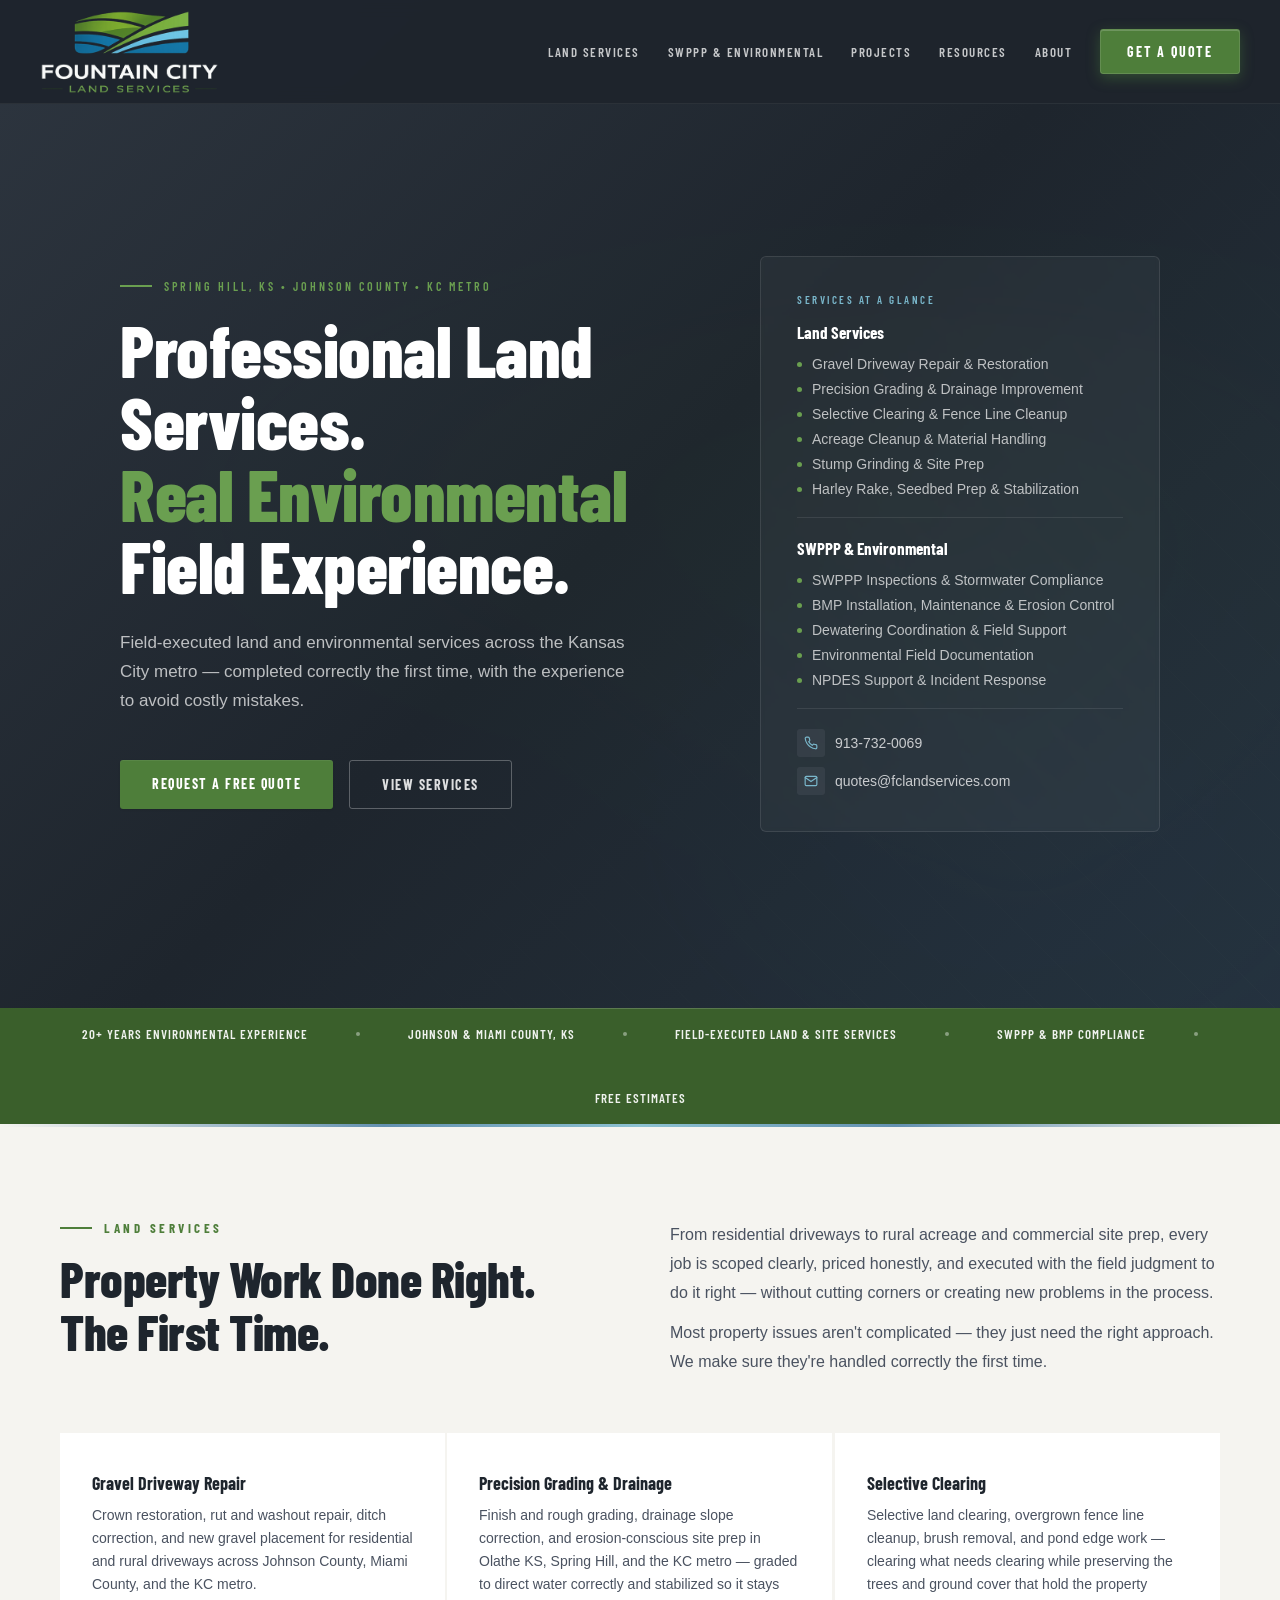
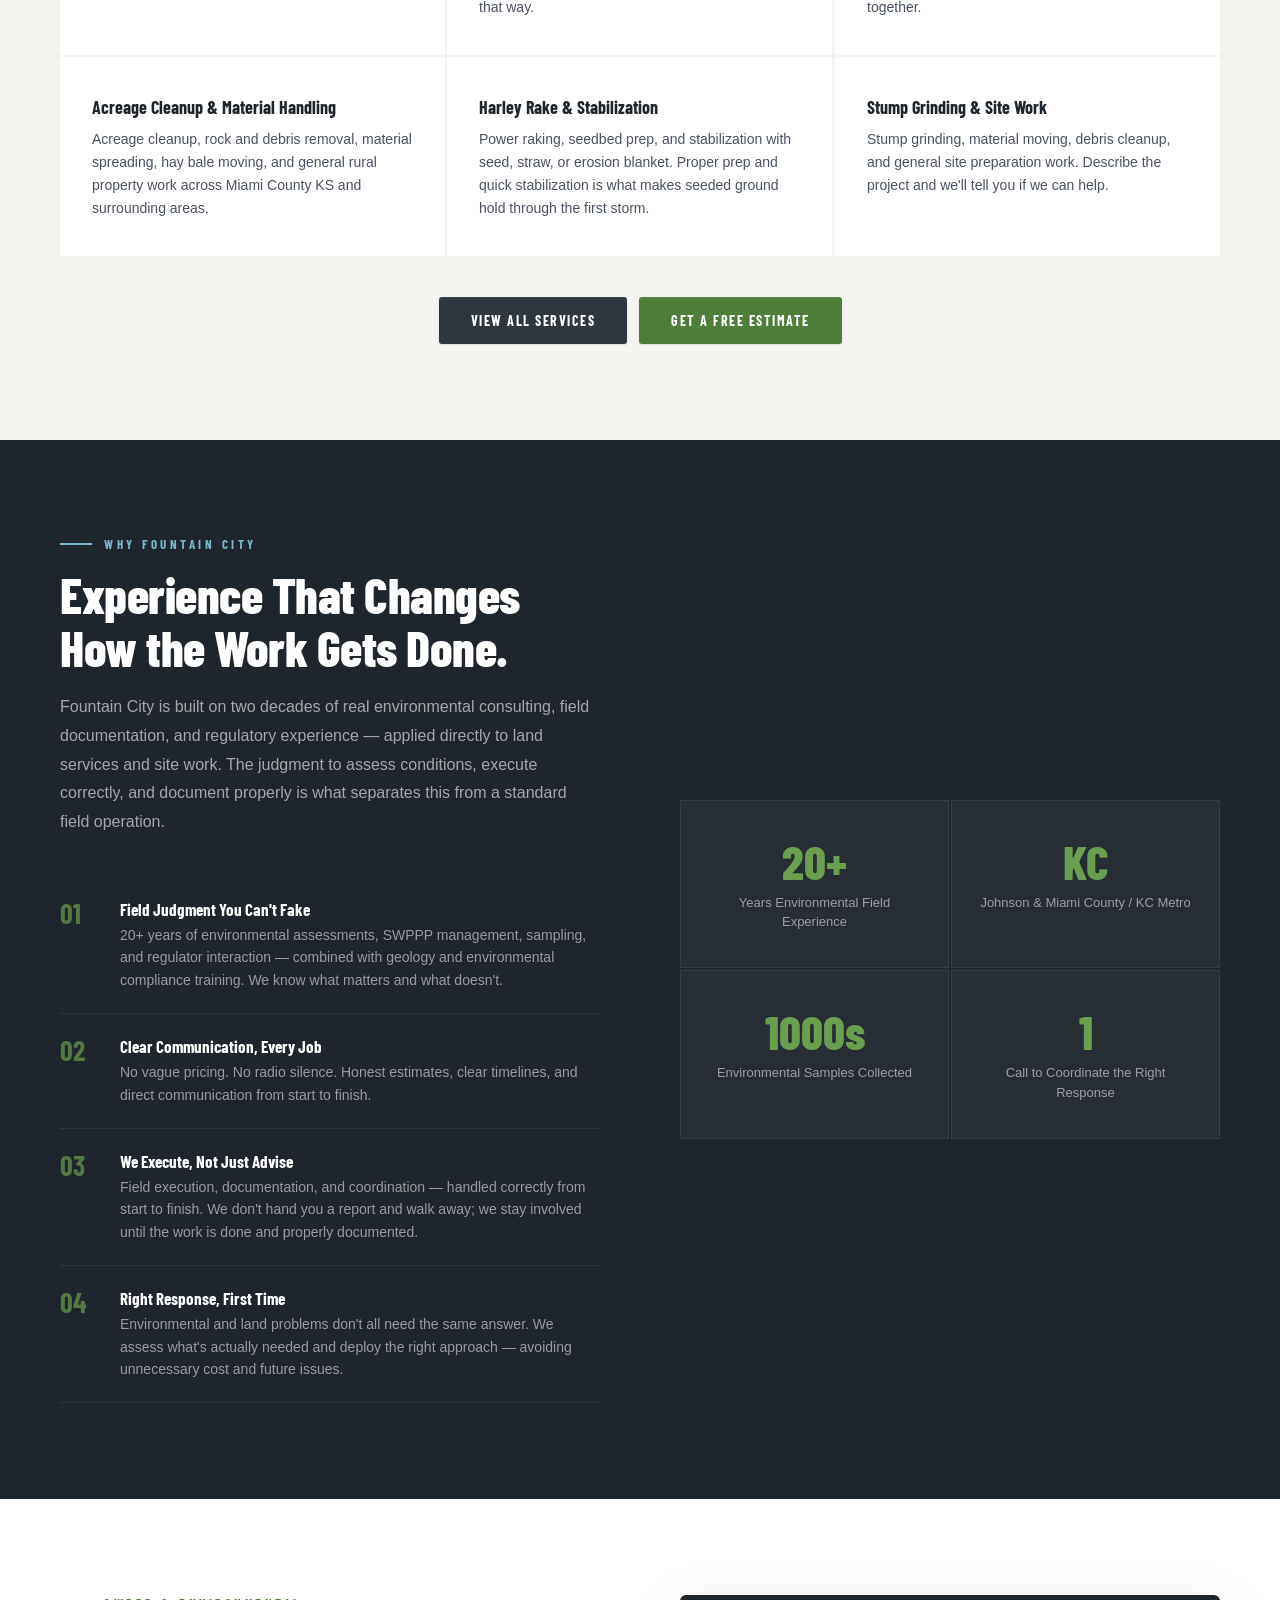
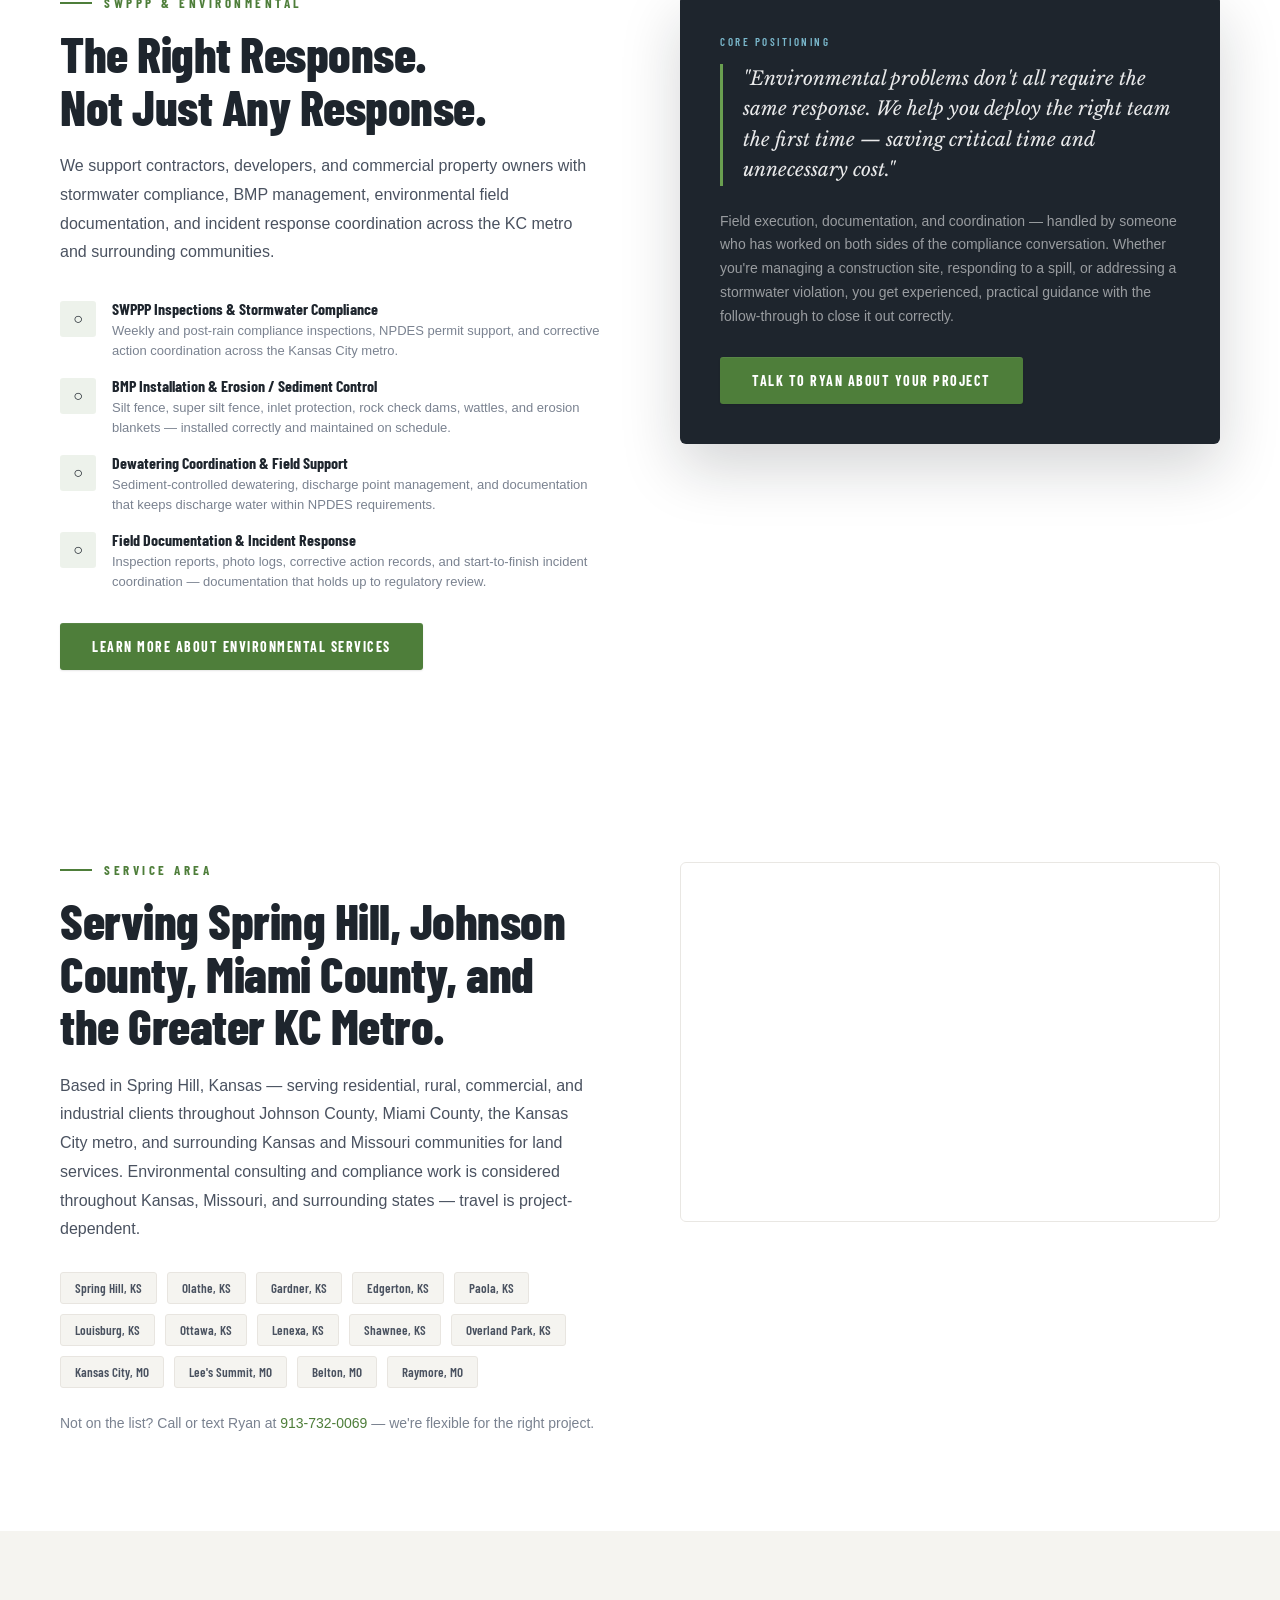
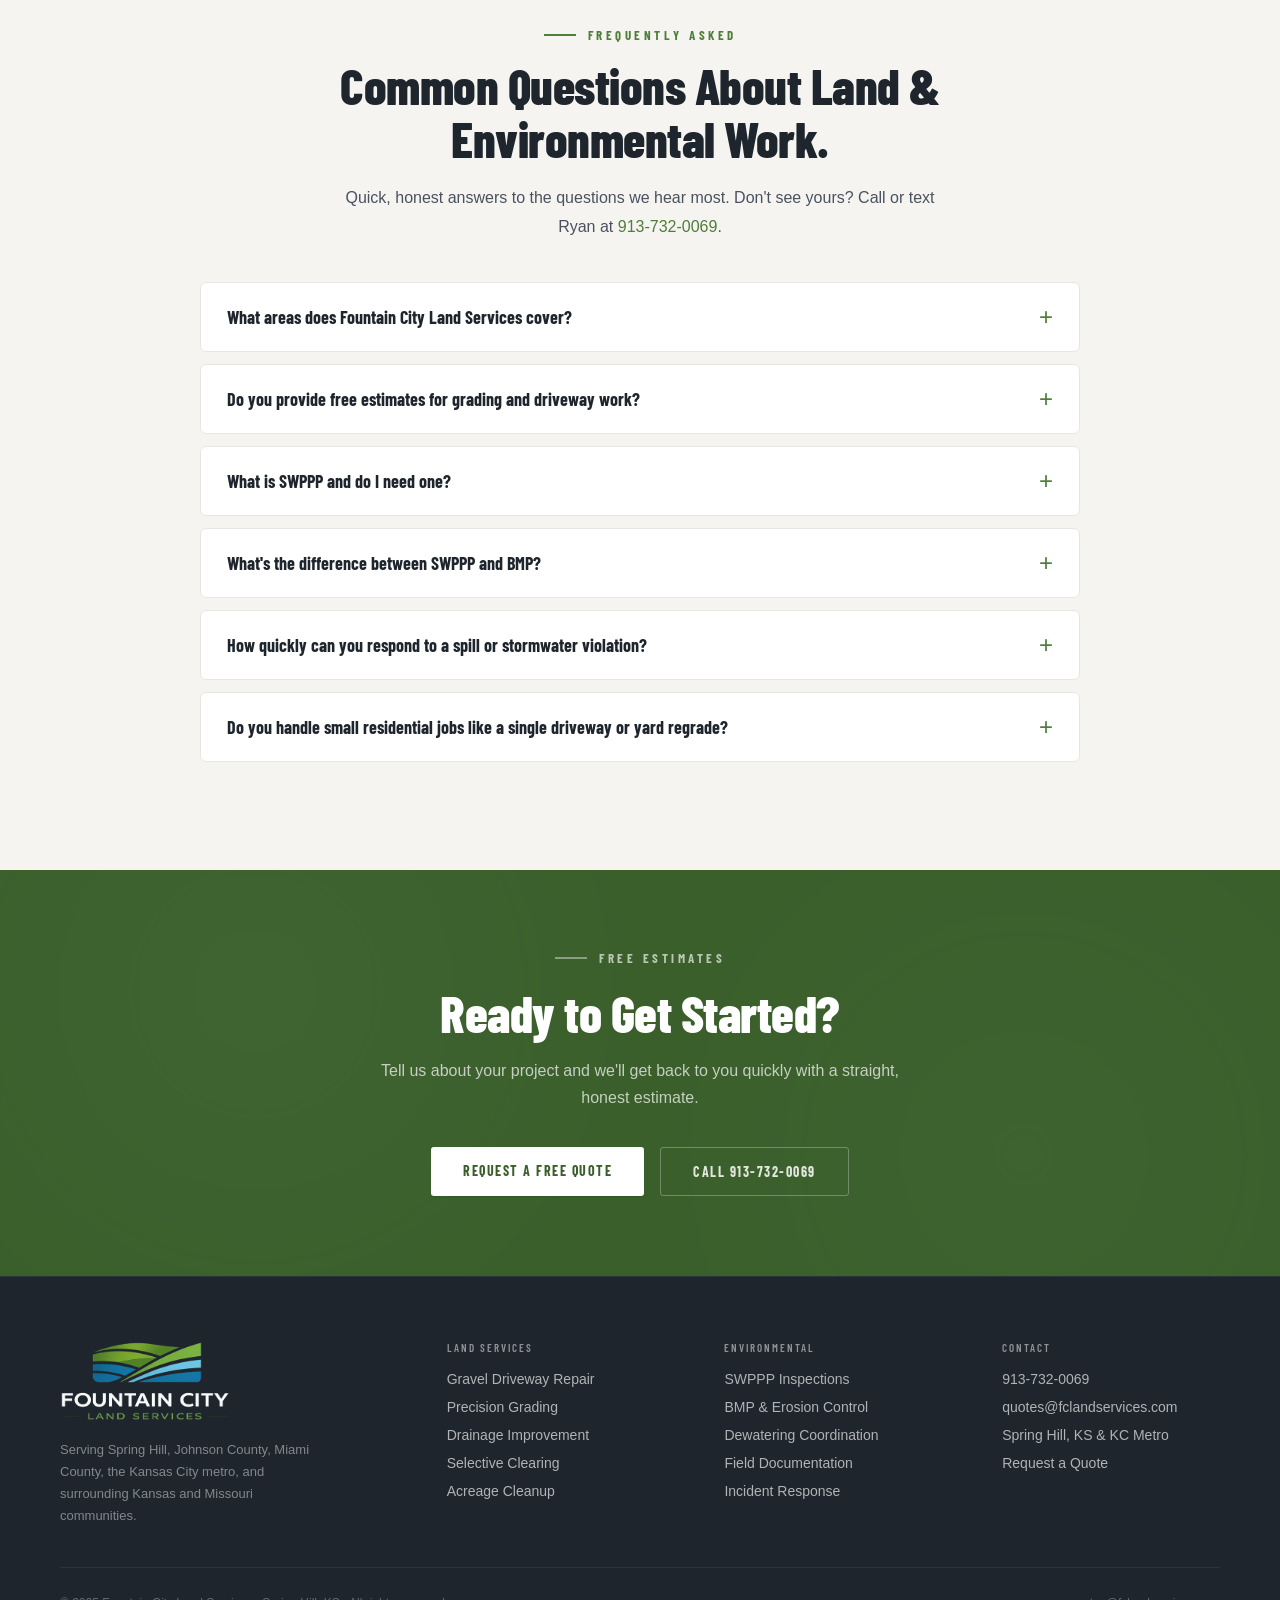
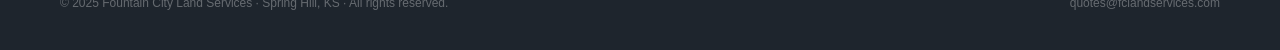
==== commit 09b0eb04: "Final website cleanup and mobile fixes" ====
--- a/index.html
+++ b/index.html
@@ -8,7 +8,7 @@
 
   <title>Land Services &amp; SWPPP Inspections — Spring Hill KS | Fountain City</title>
   <meta name="description" content="Selective clearing, precision grading, gravel driveway repair, drainage improvement, SWPPP inspections, BMP installation, and erosion control in Spring Hill KS, Olathe, Johnson County, and Miami County. 20+ years of environmental field experience. Free estimates — call 913-732-0069.">
-  <link rel="canonical" href="https://www.fclandservices.com/">
+  <link rel="canonical" href="https://fclandservices.com/">
 
   <!-- Geo signals for local SEO -->
   <meta name="geo.region" content="US-KS">
@@ -19,10 +19,10 @@
   <!-- Open Graph -->
   <meta property="og:type" content="website">
   <meta property="og:site_name" content="Fountain City Land Services">
-  <meta property="og:url" content="https://www.fclandservices.com/">
+  <meta property="og:url" content="https://fclandservices.com/">
   <meta property="og:title" content="Land Services & SWPPP in Spring Hill, KS | Fountain City Land Services">
   <meta property="og:description" content="Field-executed grading, driveway restoration, SWPPP, BMP, and erosion control across the KC metro. 20+ years of environmental field experience.">
-  <meta property="og:image" content="https://www.fclandservices.com/assets/images/projects/stormwater-channel-after.jpg">
+  <meta property="og:image" content="https://fclandservices.com/assets/images/projects/stormwater-channel-after.jpg">
   <meta property="og:image:alt" content="Stormwater pond restoration before and after — Fountain City Land Services">
   <meta property="og:image:width" content="1200">
   <meta property="og:image:height" content="630">
@@ -32,7 +32,7 @@
   <meta name="twitter:card" content="summary_large_image">
   <meta name="twitter:title" content="Fountain City Land Services | Spring Hill, KS">
   <meta name="twitter:description" content="Land services, SWPPP, BMP, and environmental field work across the Kansas City metro.">
-  <meta name="twitter:image" content="https://www.fclandservices.com/assets/images/projects/stormwater-channel-after.jpg">
+  <meta name="twitter:image" content="https://fclandservices.com/assets/images/projects/stormwater-channel-after.jpg">
 
   <!-- Performance hints -->
   <link rel="preconnect" href="https://fonts.googleapis.com">
@@ -54,15 +54,15 @@
   {
     "@context": "https://schema.org",
     "@type": "LocalBusiness",
-    "@id": "https://www.fclandservices.com/#business",
+    "@id": "https://fclandservices.com/#business",
     "name": "Fountain City Land Services",
     "alternateName": "Fountain City Land Services LLC",
     "description": "Professional land services and environmental field solutions including grading, driveway restoration, brush clearing, SWPPP management, BMP installation, erosion control, and environmental incident response.",
-    "url": "https://www.fclandservices.com/",
+    "url": "https://fclandservices.com/",
     "telephone": "+1-913-732-0069",
     "email": "quotes@fclandservices.com",
-    "image": "https://www.fclandservices.com/assets/images/projects/stormwater-channel-after.jpg",
-    "logo": "https://www.fclandservices.com/assets/images/logo.png",
+    "image": "https://fclandservices.com/assets/images/projects/stormwater-channel-after.jpg",
+    "logo": "https://fclandservices.com/assets/images/logo.png",
     "priceRange": "$$",
     "address": {
       "@type": "PostalAddress",
@@ -135,7 +135,7 @@
     },
     "potentialAction": {
       "@type": "ReserveAction",
-      "target": "https://www.fclandservices.com/quote.html",
+      "target": "https://fclandservices.com/quote.html",
       "name": "Request a Free Quote"
     }
   }
@@ -146,10 +146,10 @@
   {
     "@context": "https://schema.org",
     "@type": "WebSite",
-    "@id": "https://www.fclandservices.com/#website",
-    "url": "https://www.fclandservices.com/",
+    "@id": "https://fclandservices.com/#website",
+    "url": "https://fclandservices.com/",
     "name": "Fountain City Land Services",
-    "publisher": {"@id": "https://www.fclandservices.com/#business"},
+    "publisher": {"@id": "https://fclandservices.com/#business"},
     "inLanguage": "en-US"
   }
   </script>
@@ -293,7 +293,9 @@
       width: 28px; height: 28px; background: rgba(255,255,255,0.06);
       border-radius: var(--radius-sm); display: flex; align-items: center;
       justify-content: center; font-size: 12px; flex-shrink: 0;
-    }
+      color: var(--blue-light);
+    }
+    .contact-icon svg { width: 14px; height: 14px; display: block; }
     .services-section { background: var(--off-white); }
     .services-header { display: grid; grid-template-columns: 1fr 1fr; gap: 60px; align-items: end; margin-bottom: 56px; }
     .area-section { background: #fff; }
@@ -385,8 +387,8 @@
       </ul>
       <hr>
       <div class="hero-contact">
-        <a href="tel:+19137320069"><span class="contact-icon" aria-hidden="true">☎</span>913-732-0069</a>
-        <a href="mailto:quotes@fclandservices.com"><span class="contact-icon" aria-hidden="true">@</span>quotes@fclandservices.com</a>
+        <a href="tel:+19137320069"><span class="contact-icon" aria-hidden="true"><svg viewBox="0 0 24 24" fill="none" stroke="currentColor" stroke-width="2" stroke-linecap="round" stroke-linejoin="round"><path d="M22 16.92v3a2 2 0 0 1-2.18 2 19.79 19.79 0 0 1-8.63-3.07 19.5 19.5 0 0 1-6-6 19.79 19.79 0 0 1-3.07-8.67A2 2 0 0 1 4.11 2h3a2 2 0 0 1 2 1.72 12.84 12.84 0 0 0 .7 2.81 2 2 0 0 1-.45 2.11L8.09 9.91a16 16 0 0 0 6 6l1.27-1.27a2 2 0 0 1 2.11-.45 12.84 12.84 0 0 0 2.81.7A2 2 0 0 1 22 16.92z"/></svg></span>913-732-0069</a>
+        <a href="mailto:quotes@fclandservices.com"><span class="contact-icon" aria-hidden="true"><svg viewBox="0 0 24 24" fill="none" stroke="currentColor" stroke-width="2" stroke-linecap="round" stroke-linejoin="round"><path d="M4 4h16c1.1 0 2 .9 2 2v12c0 1.1-.9 2-2 2H4c-1.1 0-2-.9-2-2V6c0-1.1.9-2 2-2z"/><polyline points="22,6 12,13 2,6"/></svg></span>quotes@fclandservices.com</a>
       </div>
     </aside>
   </div>
@@ -444,8 +446,8 @@
         <p>Stump grinding, material moving, debris cleanup, and general site preparation work. Describe the project and we'll tell you if we can help.</p>
       </article>
     </div>
-    <div style="margin-top:40px;text-align:center;">
-      <a href="services.html" class="btn-primary" style="background:var(--charcoal);margin-right:12px;">View All Services</a>
+    <div class="dual-cta">
+      <a href="services.html" class="btn-primary btn-secondary">View All Services</a>
       <a href="quote.html" class="btn-primary">Get a Free Estimate</a>
     </div>
   </div>
@@ -592,11 +594,11 @@
           <span class="area-tag" role="listitem">Belton, MO</span>
           <span class="area-tag" role="listitem">Raymore, MO</span>
         </div>
-        <p class="area-note">Not on the list? Call or text Ryan at <a href="tel:+19137320069" style="color:var(--green);">913-732-0069</a> — we're flexible for the right project.</p>
+        <p class="area-note">Not on the list? Call or text Ryan at <span style="color:var(--green);font-weight:500;">913-732-0069</span> — we're flexible for the right project.</p>
       </div>
       <div class="reveal delay-1">
         <iframe class="area-map-embed"
-          src="https://www.google.com/maps?q=Spring+Hill,+KS&z=9&output=embed"
+          src="https://maps.google.com/maps?q=Spring+Hill,+KS&t=k&z=9&output=embed"
           loading="lazy"
           referrerpolicy="no-referrer-when-downgrade"
           title="Service area map — Spring Hill, KS and the Kansas City metro"
@@ -612,7 +614,7 @@
     <div class="reveal" style="text-align:center;max-width:720px;margin:0 auto 8px;">
       <div class="section-label" style="justify-content:center;">Frequently Asked</div>
       <h2 class="section-title" id="faq-title">Common Questions About Land &amp; Environmental Work.</h2>
-      <p class="section-body" style="margin-left:auto;margin-right:auto;">Quick, honest answers to the questions we hear most. Don't see yours? Call or text Ryan at <a href="tel:+19137320069" style="color:var(--green);">913-732-0069</a>.</p>
+      <p class="section-body" style="margin-left:auto;margin-right:auto;">Quick, honest answers to the questions we hear most. Don't see yours? Call or text Ryan at <span style="color:var(--green);font-weight:500;">913-732-0069</span>.</p>
     </div>
     <div class="faq-list reveal delay-1">
       <details class="faq-item">
@@ -626,7 +628,7 @@
         <summary>Do you provide free estimates for grading and driveway work?</summary>
         <div class="faq-answer">
           <p>Yes. Every estimate is free, specific, and obligation-free — no vague ranges. Most quotes come back within one business day, often the same day.</p>
-          <p>Submit a <a href="quote.html">quote request online</a> or call/text Ryan at <a href="tel:+19137320069">913-732-0069</a>.</p>
+          <p>Submit a <a href="quote.html">quote request online</a> or call/text Ryan at <span style="color:var(--green);font-weight:500;">913-732-0069</span>.</p>
         </div>
       </details>
       <details class="faq-item">
@@ -720,7 +722,11 @@
 <div class="mobile-cta-bar" role="region" aria-label="Quick contact">
   <a href="tel:+19137320069" class="mcta-call" aria-label="Call 913-732-0069">
     <svg viewBox="0 0 24 24" fill="none" stroke="currentColor" stroke-width="2" stroke-linecap="round" stroke-linejoin="round" aria-hidden="true"><path d="M22 16.92v3a2 2 0 0 1-2.18 2 19.79 19.79 0 0 1-8.63-3.07 19.5 19.5 0 0 1-6-6 19.79 19.79 0 0 1-3.07-8.67A2 2 0 0 1 4.11 2h3a2 2 0 0 1 2 1.72 12.84 12.84 0 0 0 .7 2.81 2 2 0 0 1-.45 2.11L8.09 9.91a16 16 0 0 0 6 6l1.27-1.27a2 2 0 0 1 2.11-.45 12.84 12.84 0 0 0 2.81.7A2 2 0 0 1 22 16.92z"/></svg>
-    Call / Text
+    Call
+  </a>
+  <a href="sms:+19137320069" class="mcta-text" aria-label="Text 913-732-0069">
+    <svg viewBox="0 0 24 24" fill="none" stroke="currentColor" stroke-width="2" stroke-linecap="round" stroke-linejoin="round" aria-hidden="true"><path d="M21 15a2 2 0 0 1-2 2H7l-4 4V5a2 2 0 0 1 2-2h14a2 2 0 0 1 2 2z"/></svg>
+    Text
   </a>
   <a href="quote.html" class="mcta-quote">
     <svg viewBox="0 0 24 24" fill="none" stroke="currentColor" stroke-width="2" stroke-linecap="round" stroke-linejoin="round" aria-hidden="true"><path d="M14 2H6a2 2 0 0 0-2 2v16a2 2 0 0 0 2 2h12a2 2 0 0 0 2-2V8z"/><polyline points="14 2 14 8 20 8"/><line x1="9" y1="15" x2="15" y2="15"/></svg>
--- a/assets/css/style.css
+++ b/assets/css/style.css
@@ -0,0 +1,1013 @@
+/* ============================================================
+   Fountain City Land Services — Shared Stylesheet v3
+   fclandservices.com
+   - Backward-compatible with v2 (every existing class preserved)
+   - Adds: focus-visible, scroll-reveal, mobile-sticky CTA,
+     FAQ accordion, topo decoration, reduced-motion, print
+   ============================================================ */
+
+:root {
+  --charcoal: #2e3640;
+  --charcoal-dark: #1e252d;
+  --green: #4e7e3a;
+  --green-dark: #3a5f2b;
+  --green-light: #6a9f50;
+  --blue-steel: #4a7fa5;
+  --blue-light: #7ab8cc;
+  --off-white: #f5f4f0;
+  --warm-gray: #e8e5e0;
+  --text-dark: #1e252d;
+  --text-mid: #4a5260;
+  --text-light: #7a8290;
+  --shadow-sm: 0 2px 8px rgba(15,20,25,0.06);
+  --shadow-md: 0 8px 32px rgba(15,20,25,0.10);
+  --shadow-lg: 0 24px 60px rgba(15,20,25,0.18);
+  --radius-sm: 3px;
+  --radius-md: 6px;
+  --transition-fast: 0.18s ease;
+  --transition: 0.25s ease;
+}
+
+* { margin: 0; padding: 0; box-sizing: border-box; }
+html { scroll-behavior: smooth; -webkit-text-size-adjust: 100%; }
+body {
+  font-family: 'Barlow', sans-serif;
+  color: var(--text-dark);
+  background: #fff;
+  overflow-x: hidden;
+  -webkit-font-smoothing: antialiased;
+  -moz-osx-font-smoothing: grayscale;
+  text-rendering: optimizeLegibility;
+}
+img, svg, video { max-width: 100%; height: auto; display: block; }
+
+/* Skip link (accessibility + lighthouse) */
+.skip-link {
+  position: absolute; top: -100px; left: 12px;
+  background: var(--green-dark); color: #fff;
+  padding: 10px 16px; border-radius: var(--radius-sm);
+  font-family: 'Barlow Condensed', sans-serif;
+  font-weight: 700; font-size: 13px;
+  letter-spacing: 1.5px; text-transform: uppercase;
+  text-decoration: none; z-index: 200;
+  transition: top var(--transition-fast);
+}
+.skip-link:focus { top: 12px; outline: 2px solid #fff; outline-offset: 2px; }
+
+/* Universal focus-visible — accessibility + SEO signal */
+:focus { outline: none; }
+:focus-visible {
+  outline: 2px solid var(--green-light);
+  outline-offset: 2px;
+  border-radius: 2px;
+}
+nav a:focus-visible,
+.btn-primary:focus-visible,
+.btn-ghost:focus-visible,
+.nav-cta:focus-visible { outline-offset: 4px; }
+
+/* ── NAV ── */
+nav {
+  position: fixed;
+  top: 0; left: 0; right: 0;
+  z-index: 100;
+  background: rgba(30,37,45,0.97);
+  backdrop-filter: blur(8px);
+  -webkit-backdrop-filter: blur(8px);
+  border-bottom: 1px solid rgba(255,255,255,0.06);
+  padding: 0 40px;
+  display: flex;
+  align-items: center;
+  justify-content: space-between;
+  height: 104px;
+}
+.nav-logo { display: flex; align-items: center; text-decoration: none; }
+.nav-logo img {
+  height: 84px;
+  width: auto;
+  display: block;
+}
+.nav-logo-fallback {
+  display: none;
+  font-family: 'Barlow Condensed', sans-serif;
+  font-weight: 800; font-size: 17px;
+  color: #fff; letter-spacing: 0.5px; line-height: 1.1;
+}
+.nav-logo-fallback span {
+  display: block; color: var(--green-light);
+  font-weight: 600; font-size: 11px; letter-spacing: 2.5px;
+}
+.nav-links { display: flex; gap: 28px; list-style: none; align-items: center; }
+.nav-links a {
+  color: rgba(255,255,255,0.75); text-decoration: none;
+  font-family: 'Barlow Condensed', sans-serif;
+  font-weight: 600; font-size: 13px;
+  letter-spacing: 1.5px; text-transform: uppercase;
+  transition: color var(--transition-fast);
+  position: relative;
+}
+.nav-links a:not(.nav-cta)::after {
+  content: ''; position: absolute;
+  left: 0; right: 0; bottom: -22px;
+  height: 2px; background: var(--green-light);
+  transform: scaleX(0); transform-origin: left;
+  transition: transform var(--transition);
+}
+.nav-links a:not(.nav-cta):hover::after,
+.nav-links a:not(.nav-cta).active::after,
+.nav-links a:not(.nav-cta)[aria-current="page"]::after { transform: scaleX(1); }
+.nav-links a:hover, .nav-links a.active, .nav-links a[aria-current="page"] { color: var(--green-light); }
+.nav-cta {
+  background: var(--green) !important; color: #fff !important;
+  padding: 13px 26px;
+  border-radius: var(--radius-sm);
+  font-size: 14px !important;
+  letter-spacing: 1.8px !important;
+  font-weight: 700 !important;
+  box-shadow: 0 4px 14px rgba(78,126,58,0.45), inset 0 1px 0 rgba(255,255,255,0.18);
+  border: 1px solid rgba(255,255,255,0.12);
+  transition: background var(--transition-fast), transform var(--transition-fast), box-shadow var(--transition-fast) !important;
+  position: relative;
+}
+.nav-cta:hover {
+  background: var(--green-light) !important;
+  transform: translateY(-2px);
+  box-shadow: 0 8px 22px rgba(106,159,80,0.55), inset 0 1px 0 rgba(255,255,255,0.25);
+}
+.nav-cta:active { transform: translateY(0); }
+.nav-cta::after { display: none !important; }
+
+/* Mobile nav */
+.nav-hamburger {
+  display: none; flex-direction: column;
+  gap: 5px; cursor: pointer; padding: 8px;
+  background: transparent; border: 0;
+}
+.nav-hamburger span {
+  display: block; width: 24px; height: 2px;
+  background: rgba(255,255,255,0.85); border-radius: 2px;
+  transition: transform var(--transition), opacity var(--transition);
+}
+.nav-hamburger[aria-expanded="true"] span:nth-child(1) { transform: translateY(7px) rotate(45deg); }
+.nav-hamburger[aria-expanded="true"] span:nth-child(2) { opacity: 0; }
+.nav-hamburger[aria-expanded="true"] span:nth-child(3) { transform: translateY(-7px) rotate(-45deg); }
+
+.mobile-menu {
+  display: none; position: fixed;
+  top: 104px; left: 0; right: 0;
+  background: var(--charcoal-dark);
+  border-bottom: 1px solid rgba(255,255,255,0.08);
+  padding: 20px 24px 28px;
+  z-index: 99; flex-direction: column; gap: 0;
+}
+.mobile-menu.open { display: flex; }
+.mobile-menu a {
+  color: rgba(255,255,255,0.8); text-decoration: none;
+  font-family: 'Barlow Condensed', sans-serif;
+  font-weight: 600; font-size: 16px;
+  letter-spacing: 1.5px; text-transform: uppercase;
+  padding: 14px 0;
+  border-bottom: 1px solid rgba(255,255,255,0.07);
+  transition: color var(--transition-fast);
+}
+.mobile-menu a:hover { color: var(--green-light); }
+.mobile-menu a.mobile-cta {
+  margin-top: 16px; background: var(--green);
+  color: #fff; text-align: center;
+  padding: 14px; border-radius: var(--radius-sm); border-bottom: none;
+}
+
+/* ── BUTTONS ── */
+.btn-primary {
+  background: var(--green); color: #fff;
+  padding: 15px 32px; text-decoration: none;
+  font-family: 'Barlow Condensed', sans-serif;
+  font-weight: 700; font-size: 14px;
+  letter-spacing: 1.5px; text-transform: uppercase;
+  border-radius: var(--radius-sm);
+  transition: background var(--transition-fast), transform var(--transition-fast), box-shadow var(--transition-fast);
+  display: inline-block; border: none; cursor: pointer;
+  box-shadow: 0 1px 0 rgba(255,255,255,0.06) inset, 0 1px 2px rgba(0,0,0,0.1);
+}
+.btn-primary:hover { background: var(--green-dark); transform: translateY(-1px); box-shadow: 0 4px 14px rgba(58,95,43,0.35); }
+.btn-primary:active { transform: translateY(0); }
+.btn-ghost {
+  background: transparent; color: rgba(255,255,255,0.85);
+  padding: 15px 32px; text-decoration: none;
+  font-family: 'Barlow Condensed', sans-serif;
+  font-weight: 700; font-size: 14px;
+  letter-spacing: 1.5px; text-transform: uppercase;
+  border: 1px solid rgba(255,255,255,0.28);
+  border-radius: var(--radius-sm);
+  transition: border-color var(--transition-fast), color var(--transition-fast), background var(--transition-fast);
+  display: inline-block;
+}
+.btn-ghost:hover { border-color: rgba(255,255,255,0.7); color: #fff; background: rgba(255,255,255,0.04); }
+
+/* ── SECTION BASE ── */
+section { padding: 96px 60px; scroll-margin-top: 180px; }
+/* Anchor offset for any in-page jump target — accounts for sticky nav (104px) + sticky section-toc (~50px) + breathing room. */
+[id]:not(html):not(body) { scroll-margin-top: 180px; }
+@media (max-width: 960px) {
+  section { scroll-margin-top: 200px; }
+  [id]:not(html):not(body) { scroll-margin-top: 200px; }
+}
+.section-inner { max-width: 1200px; margin: 0 auto; }
+.section-label {
+  font-family: 'Barlow Condensed', sans-serif;
+  font-weight: 700; font-size: 13px;
+  letter-spacing: 3.5px; text-transform: uppercase;
+  color: var(--green); margin-bottom: 16px;
+  display: flex; align-items: center; gap: 12px;
+}
+.section-label::before {
+  content: ''; display: block;
+  width: 32px; height: 2px;
+  background: var(--green); flex-shrink: 0;
+}
+.section-title {
+  font-family: 'Barlow Condensed', sans-serif;
+  font-weight: 800; font-size: clamp(30px, 4vw, 50px);
+  line-height: 1.05; color: var(--charcoal-dark);
+  margin-bottom: 20px; letter-spacing: -0.5px;
+}
+.section-body {
+  font-size: 16px; line-height: 1.8;
+  color: var(--text-mid); max-width: 600px; font-weight: 300;
+}
+
+/* ── PAGE HERO (interior pages) ── */
+.page-hero {
+  padding: 170px 60px 80px;
+  background: var(--charcoal-dark);
+  position: relative; overflow: hidden;
+}
+.page-hero-bg {
+  position: absolute; inset: 0;
+  background:
+    linear-gradient(135deg, rgba(46,54,64,0.97) 0%, rgba(30,37,45,0.94) 60%, rgba(74,127,165,0.12) 100%),
+    repeating-linear-gradient(45deg, transparent, transparent 40px, rgba(255,255,255,0.012) 40px, rgba(255,255,255,0.012) 41px);
+}
+/* Subtle topographic decoration — ties to "land" without being literal */
+.page-hero::after {
+  content: ''; position: absolute; inset: 0; pointer-events: none; opacity: 0.06;
+  background-image:
+    radial-gradient(ellipse 60% 50% at 85% 60%, rgba(106,159,80,0.6) 0%, transparent 70%),
+    radial-gradient(ellipse 50% 40% at 15% 90%, rgba(122,184,204,0.4) 0%, transparent 70%);
+}
+.page-hero-inner { position: relative; z-index: 2; max-width: 1200px; margin: 0 auto; }
+.page-hero .section-label { color: var(--green-light); }
+.page-hero .section-label::before { background: var(--green-light); }
+.page-hero h1 {
+  font-family: 'Barlow Condensed', sans-serif;
+  font-weight: 800; font-size: clamp(40px, 6vw, 68px);
+  line-height: 1.0; color: #fff;
+  letter-spacing: -0.5px; margin-bottom: 20px;
+}
+.page-hero h1 em { font-style: normal; color: var(--green-light); }
+.page-hero p {
+  font-size: 17px; line-height: 1.7;
+  color: rgba(255,255,255,0.65);
+  max-width: 580px; font-weight: 300;
+}
+
+/* ── BREADCRUMBS ── */
+.breadcrumbs {
+  position: relative; z-index: 2;
+  max-width: 1200px; margin: 0 auto 26px;
+  font-family: 'Barlow Condensed', sans-serif;
+  font-weight: 600; font-size: 13px;
+  letter-spacing: 2.5px; text-transform: uppercase;
+  color: rgba(255,255,255,0.6);
+}
+.breadcrumbs ol { list-style: none; display: flex; flex-wrap: wrap; gap: 8px; padding: 0; }
+.breadcrumbs li { display: flex; align-items: center; gap: 8px; }
+.breadcrumbs li:not(:last-child)::after {
+  content: '/'; color: rgba(255,255,255,0.25); margin-left: 8px;
+}
+.breadcrumbs a { color: rgba(255,255,255,0.6); text-decoration: none; transition: color var(--transition-fast); }
+.breadcrumbs a:hover { color: var(--green-light); }
+.breadcrumbs li[aria-current="page"] { color: rgba(255,255,255,0.85); }
+
+/* ── TRUST BAR ── */
+.trust-bar {
+  background: var(--green-dark);
+  padding: 18px 60px;
+  display: flex; align-items: center;
+  justify-content: center; gap: 48px; flex-wrap: wrap;
+  position: relative;
+}
+.trust-bar::before {
+  content: ''; position: absolute; left: 0; right: 0; top: 0; height: 1px;
+  background: linear-gradient(90deg, transparent, rgba(255,255,255,0.18), transparent);
+}
+/* Blue accent stripe under the trust bar — ties to the blue layers in the logo */
+.trust-bar::after {
+  content: ''; position: absolute; left: 0; right: 0; bottom: -3px; height: 3px;
+  background: linear-gradient(90deg, transparent 0%, var(--blue-steel) 30%, var(--blue-light) 50%, var(--blue-steel) 70%, transparent 100%);
+  opacity: 0.85;
+}
+.trust-item {
+  color: rgba(255,255,255,0.92);
+  font-family: 'Barlow Condensed', sans-serif;
+  font-weight: 600; font-size: 13px;
+  letter-spacing: 1px; text-transform: uppercase;
+}
+.trust-dot {
+  width: 4px; height: 4px;
+  background: rgba(255,255,255,0.4); border-radius: 50%;
+}
+
+/* ── SERVICE CARDS ── */
+.services-grid { display: grid; grid-template-columns: repeat(3,1fr); gap: 2px; }
+.service-card {
+  background: #fff; padding: 36px 32px;
+  border-top: 3px solid transparent;
+  transition: border-color var(--transition), box-shadow var(--transition), transform var(--transition);
+  position: relative;
+}
+.service-card:hover {
+  border-top-color: var(--green);
+  box-shadow: var(--shadow-md);
+  position: relative; z-index: 1;
+  transform: translateY(-2px);
+}
+.service-card-icon {
+  width: 44px; height: 44px; background: var(--off-white);
+  border-radius: var(--radius-md); display: flex; align-items: center;
+  justify-content: center; margin-bottom: 20px; font-size: 20px;
+}
+.service-card h3 {
+  font-family: 'Barlow Condensed', sans-serif;
+  font-weight: 700; font-size: 18px;
+  color: var(--charcoal-dark); margin-bottom: 10px;
+}
+.service-card p { font-size: 14px; line-height: 1.65; color: var(--text-mid); font-weight: 300; }
+
+/* ── DIFF SECTION ── */
+.diff-section { background: var(--charcoal-dark); color: #fff; position: relative; overflow: hidden; }
+.diff-section::before {
+  content: ''; position: absolute; inset: 0; pointer-events: none; opacity: 0.05;
+  background:
+    repeating-linear-gradient(135deg, transparent 0 30px, rgba(255,255,255,0.04) 30px 31px);
+}
+.diff-grid { display: grid; grid-template-columns: 1fr 1fr; gap: 80px; align-items: center; position: relative; z-index: 1; }
+.diff-content .section-label { color: var(--blue-light); }
+.diff-content .section-label::before { background: var(--blue-light); }
+.diff-content .section-title { color: #fff; }
+.diff-content .section-body { color: rgba(255,255,255,0.6); max-width: 100%; }
+.diff-points { margin-top: 40px; }
+.diff-point {
+  padding: 22px 0; border-bottom: 1px solid rgba(255,255,255,0.07);
+  display: flex; gap: 20px; align-items: flex-start;
+}
+.diff-num {
+  font-family: 'Barlow Condensed', sans-serif;
+  font-weight: 700; font-size: 28px;
+  color: var(--green-light); line-height: 1;
+  min-width: 40px; opacity: 0.7;
+}
+.diff-point-text h4 {
+  font-family: 'Barlow Condensed', sans-serif;
+  font-weight: 700; font-size: 17px; color: #fff; margin-bottom: 5px;
+}
+.diff-point-text p { font-size: 14px; color: rgba(255,255,255,0.55); line-height: 1.6; font-weight: 300; }
+.diff-stats { display: grid; grid-template-columns: 1fr 1fr; gap: 2px; }
+.stat-card {
+  background: rgba(255,255,255,0.04);
+  border: 1px solid rgba(255,255,255,0.07);
+  padding: 36px 28px; text-align: center;
+  transition: background var(--transition), border-color var(--transition);
+}
+.stat-card:hover { background: rgba(255,255,255,0.06); border-color: rgba(106,159,80,0.3); }
+.stat-num {
+  font-family: 'Barlow Condensed', sans-serif;
+  font-weight: 800; font-size: 48px;
+  color: var(--green-light); line-height: 1;
+  display: block; margin-bottom: 8px;
+}
+.stat-label { font-size: 13px; color: rgba(255,255,255,0.55); font-weight: 300; line-height: 1.4; }
+
+/* ── ENV SECTION ── */
+.env-section { background: #fff; }
+.env-grid { display: grid; grid-template-columns: 1fr 1fr; gap: 80px; align-items: start; }
+.env-list { margin-top: 32px; display: flex; flex-direction: column; gap: 16px; }
+.env-item { display: flex; gap: 16px; align-items: flex-start; }
+.env-item-icon {
+  width: 36px; height: 36px; background: rgba(78,126,58,0.1);
+  border-radius: var(--radius-sm); display: flex; align-items: center;
+  justify-content: center; font-size: 16px; flex-shrink: 0; margin-top: 2px;
+}
+.env-item-text h4 {
+  font-family: 'Barlow Condensed', sans-serif;
+  font-weight: 700; font-size: 16px; color: var(--charcoal-dark); margin-bottom: 3px;
+}
+.env-item-text p { font-size: 13px; color: var(--text-light); line-height: 1.5; font-weight: 300; }
+.env-callout {
+  background: var(--charcoal-dark); border-radius: var(--radius-md);
+  padding: 40px; color: #fff; position: sticky; top: 88px;
+  box-shadow: var(--shadow-lg);
+}
+.env-callout-label {
+  font-family: 'Barlow Condensed', sans-serif;
+  font-weight: 600; font-size: 11px;
+  letter-spacing: 2.5px; text-transform: uppercase;
+  color: var(--blue-light); margin-bottom: 16px;
+}
+.env-callout blockquote {
+  font-family: 'Libre Baskerville', serif;
+  font-style: italic; font-size: 19px; line-height: 1.6;
+  color: rgba(255,255,255,0.9); margin-bottom: 24px;
+  border-left: 3px solid var(--green-light); padding-left: 20px;
+}
+.env-callout-body {
+  font-size: 14px; color: rgba(255,255,255,0.55);
+  line-height: 1.7; font-weight: 300; margin-bottom: 28px;
+}
+
+/* ── QUOTE SECTION ── */
+.quote-section { background: var(--green-dark); padding: 80px 60px; text-align: center; position: relative; overflow: hidden; }
+.quote-section::before {
+  content: ''; position: absolute; inset: 0; pointer-events: none; opacity: 0.08;
+  background:
+    radial-gradient(circle at 20% 30%, rgba(255,255,255,0.4) 0%, transparent 40%),
+    radial-gradient(circle at 80% 70%, rgba(255,255,255,0.3) 0%, transparent 40%);
+}
+.quote-section > * { position: relative; z-index: 1; }
+.quote-section .section-label { justify-content: center; color: rgba(255,255,255,0.65); }
+.quote-section .section-label::before { background: rgba(255,255,255,0.4); }
+.quote-section h2 {
+  font-family: 'Barlow Condensed', sans-serif;
+  font-weight: 800; font-size: clamp(30px, 4vw, 52px);
+  color: #fff; margin-bottom: 14px; letter-spacing: -0.5px;
+}
+.quote-section > p {
+  color: rgba(255,255,255,0.7); font-size: 16px;
+  margin-bottom: 36px; font-weight: 300;
+  max-width: 520px; margin-left: auto; margin-right: auto; line-height: 1.7;
+}
+
+/* ── QUOTE FORM (inline-on-dark variant) ── */
+.quote-form {
+  max-width: 680px; margin: 0 auto;
+  background: rgba(255,255,255,0.07);
+  border: 1px solid rgba(255,255,255,0.18);
+  border-radius: var(--radius-md); padding: 40px; text-align: left;
+  backdrop-filter: blur(4px);
+  -webkit-backdrop-filter: blur(4px);
+}
+.form-grid { display: grid; grid-template-columns: 1fr 1fr; gap: 16px; margin-bottom: 16px; }
+.form-group { display: flex; flex-direction: column; gap: 6px; }
+.form-group.full { grid-column: 1 / -1; }
+.form-group label {
+  font-family: 'Barlow Condensed', sans-serif;
+  font-weight: 600; font-size: 11px;
+  letter-spacing: 1.5px; text-transform: uppercase;
+  color: rgba(255,255,255,0.7);
+}
+.form-group label .req { color: var(--green-light); }
+.form-group input,
+.form-group select,
+.form-group textarea {
+  background: rgba(255,255,255,0.1);
+  border: 1px solid rgba(255,255,255,0.2);
+  border-radius: var(--radius-sm); padding: 12px 14px;
+  color: #fff; font-family: 'Barlow', sans-serif;
+  font-size: 14px; font-weight: 400;
+  outline: none; transition: border-color var(--transition-fast), background var(--transition-fast);
+  width: 100%;
+}
+.form-group input::placeholder,
+.form-group textarea::placeholder { color: rgba(255,255,255,0.45); }
+.form-group select option { background: var(--charcoal-dark); color: #fff; }
+.form-group input:focus,
+.form-group select:focus,
+.form-group textarea:focus { border-color: var(--green-light); background: rgba(255,255,255,0.13); }
+.form-group textarea { resize: vertical; min-height: 96px; }
+.form-submit {
+  margin-top: 20px; width: 100%;
+  background: #fff; color: var(--green-dark);
+  border: none; padding: 16px;
+  font-family: 'Barlow Condensed', sans-serif;
+  font-weight: 700; font-size: 14px;
+  letter-spacing: 2px; text-transform: uppercase;
+  border-radius: var(--radius-sm); cursor: pointer;
+  transition: background var(--transition-fast), transform var(--transition-fast);
+}
+.form-submit:hover { background: var(--off-white); transform: translateY(-1px); }
+.form-note { text-align: center; margin-top: 14px; font-size: 12px; color: rgba(255,255,255,0.5); font-weight: 300; }
+.form-note a { color: rgba(255,255,255,0.7); text-decoration: none; }
+
+/* ── FAQ ACCORDION (NEW) ── */
+.faq-section { background: var(--off-white); }
+.faq-list { margin-top: 40px; max-width: 880px; margin-left: auto; margin-right: auto; }
+.faq-item {
+  background: #fff;
+  border: 1px solid var(--warm-gray);
+  border-radius: var(--radius-md);
+  margin-bottom: 12px;
+  overflow: hidden;
+  transition: box-shadow var(--transition), border-color var(--transition);
+}
+.faq-item[open] { box-shadow: var(--shadow-sm); border-color: var(--green-light); }
+.faq-item summary {
+  list-style: none; cursor: pointer;
+  padding: 22px 26px;
+  font-family: 'Barlow Condensed', sans-serif;
+  font-weight: 700; font-size: 18px;
+  color: var(--charcoal-dark);
+  display: flex; align-items: center; justify-content: space-between;
+  gap: 16px;
+  transition: color var(--transition-fast);
+}
+.faq-item summary::-webkit-details-marker { display: none; }
+.faq-item summary:hover { color: var(--green-dark); }
+.faq-item summary::after {
+  content: '+'; color: var(--green); font-size: 24px;
+  font-weight: 400; line-height: 1; flex-shrink: 0;
+  transition: transform var(--transition);
+}
+.faq-item[open] summary::after { content: '−'; transform: rotate(0deg); }
+.faq-item .faq-answer {
+  padding: 0 26px 24px;
+  font-size: 15px; line-height: 1.75;
+  color: var(--text-mid); font-weight: 300;
+}
+.faq-item .faq-answer p + p { margin-top: 12px; }
+
+/* ── MAP EMBED ── */
+.area-map-embed {
+  width: 100%; height: 360px;
+  border: 1px solid var(--warm-gray);
+  border-radius: var(--radius-md);
+  filter: grayscale(0.25) contrast(1.02);
+  display: block;
+}
+
+/* ── FOOTER ── */
+footer { background: var(--charcoal-dark); padding: 64px 60px 40px; border-top: 1px solid rgba(255,255,255,0.06); }
+.footer-inner {
+  max-width: 1200px; margin: 0 auto;
+  display: grid; grid-template-columns: 1.5fr 1fr 1fr 1fr;
+  gap: 60px; padding-bottom: 40px;
+  border-bottom: 1px solid rgba(255,255,255,0.07);
+}
+.footer-brand img { height: 80px; width: auto; margin-bottom: 18px; display: block; }
+.footer-brand-name {
+  font-family: 'Barlow Condensed', sans-serif;
+  font-weight: 800; font-size: 18px;
+  color: rgba(255,255,255,0.88); letter-spacing: 0.3px;
+  line-height: 1.2; margin-bottom: 14px;
+}
+.footer-brand-name span { display: block; color: var(--green-light); font-weight: 600; font-size: 12px; letter-spacing: 2.5px; }
+.footer-brand > p { font-size: 13px; color: rgba(255,255,255,0.45); line-height: 1.7; font-weight: 300; max-width: 250px; }
+.footer-col h4 {
+  font-family: 'Barlow Condensed', sans-serif;
+  font-weight: 600; font-size: 11px;
+  letter-spacing: 2px; text-transform: uppercase;
+  color: rgba(255,255,255,0.5); margin-bottom: 16px;
+}
+.footer-col ul { list-style: none; display: flex; flex-direction: column; gap: 10px; }
+.footer-col ul li a { color: rgba(255,255,255,0.65); text-decoration: none; font-size: 14px; font-weight: 300; transition: color var(--transition-fast); }
+.footer-col ul li a:hover { color: var(--green-light); }
+.footer-col ul li span { color: rgba(255,255,255,0.65); font-size: 14px; font-weight: 300; }
+.footer-bottom {
+  max-width: 1200px; margin: 28px auto 0;
+  display: flex; justify-content: space-between; align-items: center;
+}
+.footer-bottom p { font-size: 12px; color: rgba(255,255,255,0.32); font-weight: 300; }
+.footer-bottom a { color: rgba(255,255,255,0.32); text-decoration: none; font-size: 12px; transition: color var(--transition-fast); }
+.footer-bottom a:hover { color: rgba(255,255,255,0.6); }
+
+/* ── MOBILE STICKY CTA BAR (NEW) ── */
+.mobile-cta-bar {
+  display: none;
+  position: fixed; bottom: 0; left: 0; right: 0;
+  background: var(--charcoal-dark);
+  border-top: 1px solid rgba(255,255,255,0.1);
+  padding: 10px 12px env(safe-area-inset-bottom);
+  z-index: 95;
+  gap: 8px;
+  box-shadow: 0 -4px 20px rgba(0,0,0,0.18);
+}
+.mobile-cta-bar a {
+  flex: 1;
+  display: flex; align-items: center; justify-content: center;
+  gap: 8px; padding: 12px 8px;
+  font-family: 'Barlow Condensed', sans-serif;
+  font-weight: 700; font-size: 13px;
+  letter-spacing: 1.5px; text-transform: uppercase;
+  text-decoration: none; border-radius: var(--radius-sm);
+  transition: background var(--transition-fast);
+}
+.mobile-cta-bar .mcta-call,
+.mobile-cta-bar .mcta-text {
+  background: rgba(255,255,255,0.08); color: #fff;
+  border: 1px solid rgba(255,255,255,0.15);
+}
+.mobile-cta-bar .mcta-call:hover,
+.mobile-cta-bar .mcta-text:hover { background: rgba(255,255,255,0.14); }
+.mobile-cta-bar .mcta-quote { background: var(--green); color: #fff; }
+.mobile-cta-bar .mcta-quote:hover { background: var(--green-dark); }
+.mobile-cta-bar svg { width: 16px; height: 16px; flex-shrink: 0; }
+/* With 3 buttons (Call | Text | Quote), tighten font + padding so they fit cleanly on small screens */
+@media (max-width: 380px) {
+  .mobile-cta-bar a { font-size: 12px; padding: 12px 4px; gap: 6px; letter-spacing: 1px; }
+  .mobile-cta-bar svg { width: 14px; height: 14px; }
+}
+
+/* ── ANIMATIONS ── */
+@keyframes fadeUp {
+  from { opacity: 0; transform: translateY(20px); }
+  to   { opacity: 1; transform: translateY(0); }
+}
+.animate   { animation: fadeUp 0.6s ease both; }
+.delay-1   { animation-delay: 0.1s; }
+.delay-2   { animation-delay: 0.2s; }
+.delay-3   { animation-delay: 0.3s; }
+.delay-4   { animation-delay: 0.4s; }
+
+/* Scroll-reveal (NEW) — JS adds .is-visible when element enters viewport */
+.reveal {
+  opacity: 0; transform: translateY(24px);
+  transition: opacity 0.6s ease, transform 0.6s ease;
+  will-change: opacity, transform;
+}
+.reveal.is-visible { opacity: 1; transform: translateY(0); }
+.reveal.delay-1 { transition-delay: 0.08s; }
+.reveal.delay-2 { transition-delay: 0.16s; }
+.reveal.delay-3 { transition-delay: 0.24s; }
+
+/* Reduced motion (a11y + lighthouse) */
+@media (prefers-reduced-motion: reduce) {
+  *, *::before, *::after {
+    animation-duration: 0.001ms !important;
+    animation-iteration-count: 1 !important;
+    transition-duration: 0.001ms !important;
+    scroll-behavior: auto !important;
+  }
+  .reveal { opacity: 1 !important; transform: none !important; }
+}
+
+/* ── RESPONSIVE ── */
+@media (max-width: 960px) {
+  nav { padding: 0 20px; }
+  .nav-links { display: none; }
+  .nav-hamburger { display: flex; }
+  section { padding: 64px 24px; }
+  .page-hero { padding: 130px 24px 60px; }
+  .services-grid { grid-template-columns: 1fr; }
+  .diff-grid { grid-template-columns: 1fr; gap: 48px; }
+  .diff-stats { grid-template-columns: repeat(2,1fr); }
+  .env-grid { grid-template-columns: 1fr; }
+  .env-callout { position: static; }
+  .quote-section { padding: 64px 24px; }
+  .quote-form { padding: 28px 20px; }
+  .form-grid { grid-template-columns: 1fr; }
+  .trust-bar { padding: 16px 24px; gap: 20px; }
+  .trust-dot { display: none; }
+  footer { padding: 48px 24px 32px 24px; padding-bottom: calc(32px + 64px); }
+  .footer-inner { grid-template-columns: 1fr 1fr; gap: 36px; }
+  .footer-bottom { flex-direction: column; gap: 8px; text-align: center; }
+  .breadcrumbs { padding: 0 4px; }
+  .mobile-cta-bar { display: flex; }
+  body { padding-bottom: 0; }
+  .faq-item summary { padding: 18px 20px; font-size: 16px; }
+  .faq-item .faq-answer { padding: 0 20px 18px; font-size: 14px; }
+}
+@media (max-width: 560px) {
+  .footer-inner { grid-template-columns: 1fr; }
+  .diff-stats { grid-template-columns: 1fr 1fr; }
+  .stat-num { font-size: 38px; }
+}
+
+/* ── ILLUSTRATIVE IMAGE (educational visuals, not project photos) ── */
+.illus {
+  display: block;
+  margin: 0;
+  border-radius: var(--radius-md);
+  overflow: hidden;
+  background: var(--off-white);
+  border: 1px solid var(--warm-gray);
+  box-shadow: var(--shadow-sm);
+}
+.illus img {
+  width: 100%;
+  height: auto;
+  display: block;
+  aspect-ratio: 3 / 2;
+  object-fit: cover;
+}
+.illus figcaption {
+  font-family: 'Barlow Condensed', sans-serif;
+  font-weight: 600;
+  font-size: 11px;
+  letter-spacing: 1.5px;
+  text-transform: uppercase;
+  color: var(--text-light);
+  padding: 12px 16px;
+  background: #fff;
+  border-top: 1px solid var(--warm-gray);
+  display: flex;
+  justify-content: space-between;
+  align-items: center;
+  gap: 12px;
+}
+.illus figcaption .illus-tag {
+  font-size: 10px;
+  color: var(--text-light);
+  letter-spacing: 1px;
+  font-weight: 500;
+  opacity: 0.7;
+  text-transform: uppercase;
+}
+
+/* Image band — full-width supporting visual between sections */
+.image-band {
+  background: var(--charcoal-dark);
+  padding: 0;
+  position: relative;
+  overflow: hidden;
+}
+.image-band-inner {
+  max-width: 1400px;
+  margin: 0 auto;
+  display: grid;
+  grid-template-columns: 1fr 1fr;
+  gap: 0;
+  align-items: stretch;
+}
+.image-band-media {
+  position: relative;
+  min-height: 360px;
+  background-size: cover;
+  background-position: center;
+}
+.image-band-media::after {
+  content: '';
+  position: absolute;
+  inset: 0;
+  background: linear-gradient(90deg, rgba(30,37,45,0.15) 0%, rgba(30,37,45,0.55) 100%);
+}
+.image-band-text {
+  padding: 64px 56px;
+  color: #fff;
+  display: flex;
+  flex-direction: column;
+  justify-content: center;
+}
+.image-band-text .section-label { color: var(--green-light); }
+.image-band-text .section-label::before { background: var(--green-light); }
+.image-band-text h2 {
+  font-family: 'Barlow Condensed', sans-serif;
+  font-weight: 800;
+  font-size: clamp(28px, 3.5vw, 40px);
+  line-height: 1.05;
+  color: #fff;
+  letter-spacing: -0.4px;
+  margin-bottom: 18px;
+}
+.image-band-text p {
+  font-size: 15px;
+  line-height: 1.75;
+  color: rgba(255,255,255,0.7);
+  font-weight: 300;
+  max-width: 480px;
+}
+
+/* Bridge positioning callout (environmental page) */
+.bridge-callout {
+  margin-top: 28px;
+  padding: 18px 22px;
+  border-left: 3px solid var(--green-light);
+  background: rgba(106,159,80,0.08);
+  border-radius: 0 var(--radius-sm) var(--radius-sm) 0;
+  font-family: 'Libre Baskerville', serif;
+  font-style: italic;
+  font-size: 16px;
+  line-height: 1.55;
+  color: rgba(255,255,255,0.92);
+}
+.bridge-callout strong { font-style: normal; color: var(--green-light); font-family: 'Barlow Condensed', sans-serif; font-weight: 700; letter-spacing: 0.5px; }
+
+/* Service-card supporting image (services page) */
+.svc-illus-grid {
+  display: grid;
+  grid-template-columns: repeat(3, 1fr);
+  gap: 20px;
+  margin-top: 24px;
+}
+@media (max-width: 960px) {
+  .svc-illus-grid { grid-template-columns: 1fr 1fr; }
+  .image-band-inner { grid-template-columns: 1fr; }
+  .image-band-media { min-height: 240px; }
+  .image-band-text { padding: 44px 24px; }
+}
+@media (max-width: 560px) {
+  .svc-illus-grid { grid-template-columns: 1fr; }
+}
+
+/* ── STICKY IN-PAGE TOC (jump links on long service pages) ── */
+.section-toc {
+  position: sticky;
+  top: 104px;
+  z-index: 50;
+  background: #fff;
+  border-bottom: 1px solid var(--warm-gray);
+  padding: 14px 60px;
+  box-shadow: 0 2px 12px rgba(15,20,25,0.04);
+}
+.section-toc-inner {
+  max-width: 1200px;
+  margin: 0 auto;
+  display: flex;
+  flex-wrap: wrap;
+  gap: 6px 24px;
+  align-items: center;
+}
+.section-toc-label {
+  font-family: 'Barlow Condensed', sans-serif;
+  font-weight: 700;
+  font-size: 13px;
+  letter-spacing: 2.5px;
+  text-transform: uppercase;
+  color: var(--text-light);
+  margin-right: 8px;
+  flex-shrink: 0;
+}
+.section-toc a {
+  font-family: 'Barlow Condensed', sans-serif;
+  font-weight: 600;
+  font-size: 15px;
+  letter-spacing: 0.5px;
+  color: var(--text-mid);
+  text-decoration: none;
+  padding: 4px 0;
+  border-bottom: 2px solid transparent;
+  transition: color 0.15s, border-color 0.15s;
+  white-space: nowrap;
+}
+.section-toc a:hover { color: var(--green); border-bottom-color: var(--green); }
+@media (max-width: 960px) {
+  .section-toc {
+    padding: 10px 16px;
+    overflow-x: auto;
+    -webkit-overflow-scrolling: touch;
+    scroll-padding-inline: 16px;
+  }
+  .section-toc-inner {
+    flex-wrap: nowrap;
+    padding-left: 4px;
+    padding-right: 16px; /* trailing space so the last item isn't clipped at the edge when scrolled to end */
+  }
+}
+
+/* ── LIGHTBOX (click-to-zoom for any .zoomable image) ── */
+.zoomable { cursor: zoom-in; position: relative; }
+
+/* Subtle "Tap to enlarge" hint on zoomable images.
+   - Mobile (touch devices): always visible, small magnifier chip in lower-right corner.
+   - Desktop (hover-capable): only appears on hover so it doesn't clutter the layout.
+   Excludes .image-band-media — those have their own dark-gradient overlay that uses ::after,
+   and the existing hover-gradient already signals interactivity for those large image areas. */
+.zoomable:not(.image-band-media)::after {
+  content: '';
+  position: absolute;
+  bottom: 10px; right: 10px;
+  width: 32px; height: 32px;
+  border-radius: 50%;
+  background-color: rgba(30,37,45,0.78);
+  background-image: url("data:image/svg+xml;utf8,<svg xmlns='http://www.w3.org/2000/svg' viewBox='0 0 24 24' fill='none' stroke='%23ffffff' stroke-width='2.2' stroke-linecap='round' stroke-linejoin='round'><circle cx='11' cy='11' r='7'/><line x1='21' y1='21' x2='16.65' y2='16.65'/></svg>");
+  background-repeat: no-repeat;
+  background-position: center;
+  background-size: 16px 16px;
+  opacity: 0;
+  transition: opacity 0.18s ease;
+  pointer-events: none;
+  z-index: 3;
+  box-shadow: 0 2px 6px rgba(0,0,0,0.25);
+}
+.zoomable:not(.image-band-media):hover::after { opacity: 1; }
+
+/* Touch devices (mobile/tablet): always show the cue + add a small "Tap to enlarge" label below */
+@media (hover: none) and (pointer: coarse) {
+  .zoomable:not(.image-band-media)::after { opacity: 0.92; }
+  .zoomable:not(.image-band-media)::before {
+    content: 'Tap to enlarge';
+    position: absolute;
+    bottom: 14px; right: 50px;
+    background: rgba(30,37,45,0.78);
+    color: #fff;
+    font-family: 'Barlow Condensed', sans-serif;
+    font-weight: 600; font-size: 11px;
+    letter-spacing: 1.2px; text-transform: uppercase;
+    padding: 4px 10px; border-radius: 12px;
+    pointer-events: none;
+    z-index: 3;
+    white-space: nowrap;
+    box-shadow: 0 2px 6px rgba(0,0,0,0.25);
+  }
+}
+
+/* ── DUAL CTA (paired buttons that align on mobile) ── */
+.dual-cta {
+  margin-top: 40px;
+  text-align: center;
+  display: flex;
+  gap: 12px;
+  justify-content: center;
+  flex-wrap: wrap;
+}
+.dual-cta .btn-primary { margin: 0; }
+.dual-cta .btn-secondary { background: var(--charcoal); }
+.dual-cta .btn-secondary:hover { background: var(--charcoal-dark); }
+@media (max-width: 560px) {
+  .dual-cta {
+    flex-direction: column;
+    align-items: stretch;
+    max-width: 320px;
+    margin-left: auto;
+    margin-right: auto;
+  }
+  .dual-cta .btn-primary {
+    width: 100%;
+    text-align: center;
+  }
+}
+.lightbox {
+  position: fixed; inset: 0;
+  background: rgba(15, 18, 22, 0.94);
+  z-index: 200;
+  display: none;
+  align-items: center;
+  justify-content: center;
+  padding: 40px;
+  cursor: zoom-out;
+  opacity: 0;
+  transition: opacity 0.18s ease;
+  -webkit-backdrop-filter: blur(6px);
+  backdrop-filter: blur(6px);
+}
+.lightbox.open { display: flex; opacity: 1; }
+.lightbox-content {
+  max-width: min(1400px, 96vw);
+  max-height: 92vh;
+  display: flex;
+  flex-direction: column;
+  align-items: center;
+  gap: 14px;
+}
+.lightbox-content img {
+  max-width: 100%;
+  max-height: 82vh;
+  width: auto;
+  height: auto;
+  object-fit: contain;
+  border-radius: var(--radius-md);
+  box-shadow: 0 30px 80px rgba(0,0,0,0.5);
+}
+.lightbox-caption {
+  color: rgba(255,255,255,0.85);
+  font-family: 'Barlow Condensed', sans-serif;
+  font-weight: 500;
+  font-size: 14px;
+  letter-spacing: 0.5px;
+  text-align: center;
+  max-width: 720px;
+  line-height: 1.55;
+}
+.lightbox-close {
+  position: absolute;
+  top: 22px; right: 22px;
+  background: rgba(255,255,255,0.08);
+  border: 1px solid rgba(255,255,255,0.18);
+  color: #fff;
+  width: 42px; height: 42px;
+  border-radius: 50%;
+  font-size: 22px; line-height: 1;
+  cursor: pointer;
+  transition: background 0.18s, transform 0.18s;
+  display: flex; align-items: center; justify-content: center;
+}
+.lightbox-close:hover { background: rgba(255,255,255,0.18); transform: rotate(90deg); }
+
+/* Image bands (env page) become zoomable */
+.image-band-media.zoomable { cursor: zoom-in; }
+.image-band-media.zoomable::after { transition: background 0.25s; }
+.image-band-media.zoomable:hover::after { background: linear-gradient(90deg, rgba(30,37,45,0.05) 0%, rgba(30,37,45,0.35) 100%); }
+
+@media (max-width: 600px) {
+  .lightbox { padding: 16px; }
+  .lightbox-close { top: 12px; right: 12px; }
+}
+
+/* ── PRINT ── */
+@media print {
+  nav, .mobile-menu, .nav-hamburger, .mobile-cta-bar, .quote-section, .skip-link { display: none !important; }
+  body { color: #000; background: #fff; }
+  .page-hero, .diff-section, footer { background: #fff !important; color: #000 !important; }
+  .page-hero h1, .section-title, .diff-content .section-title, .diff-point-text h4 { color: #000 !important; }
+  a { color: #000; text-decoration: underline; }
+  a[href^="http"]::after { content: " (" attr(href) ")"; font-size: 0.85em; color: #555; }
+  section { padding: 24px 0; }
+}
